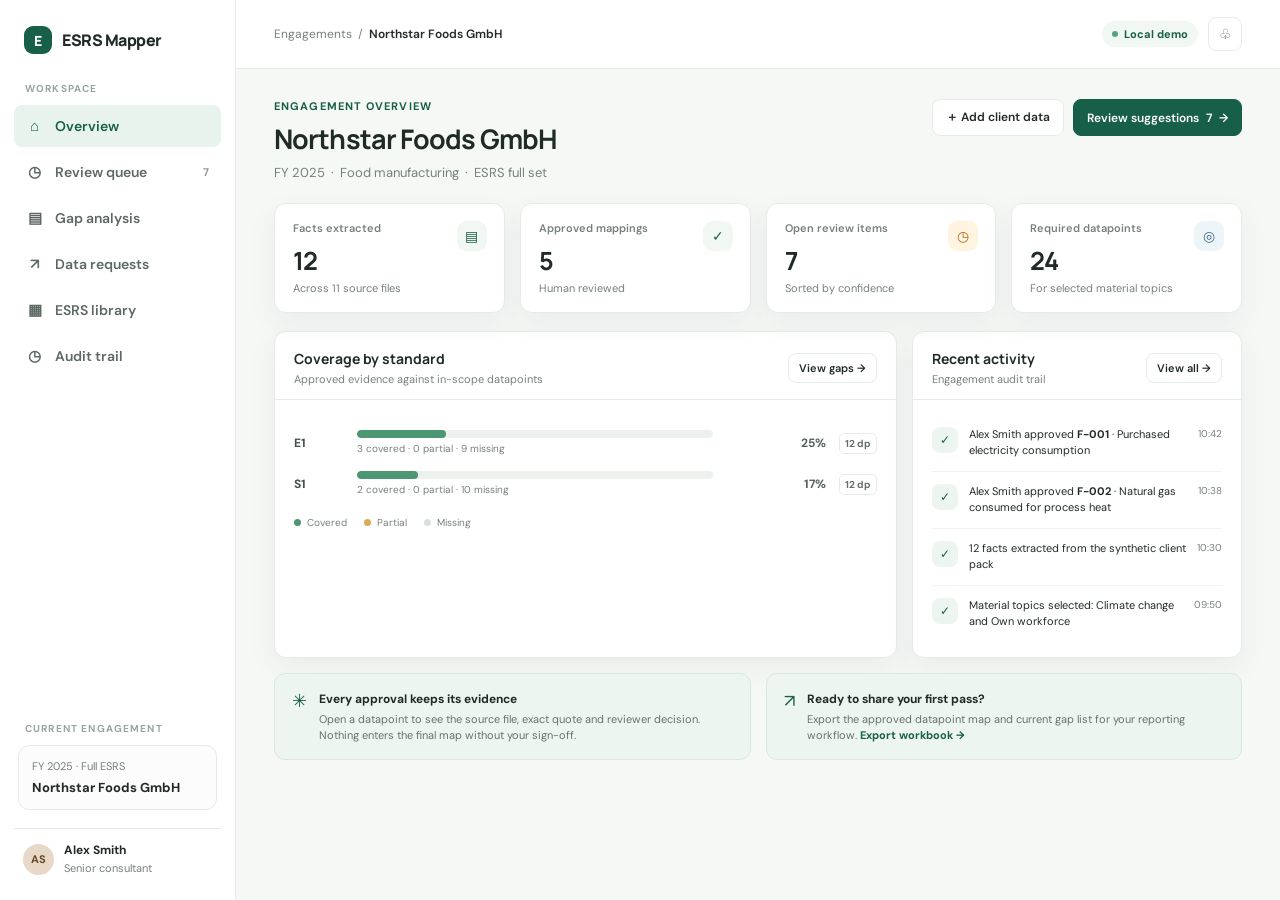
==== projects/esrs-datapoint-mapper/index.html @ 23e3b56d "Add ESRS datapoint mapper portfolio demo" ====
<!doctype html>
<html lang="en">
<head>
<meta charset="utf-8"><meta name="viewport" content="width=device-width,initial-scale=1"><title>ESRS Mapper · Northstar Foods</title>
<style>
@import url('https://fonts.googleapis.com/css2?family=DM+Sans:wght@400;500;600;700&family=Manrope:wght@400;500;600;700;800&display=swap');
:root{--ink:#202b27;--muted:#76817b;--line:#e7ebe8;--paper:#fff;--bg:#f6f8f6;--green:#185f49;--green2:#e8f3ee;--mint:#f1f7f3;--amber:#a76814;--amberbg:#fff4df;--red:#a8463a;--redbg:#fff0ed;--blue:#446c8b;--bluebg:#eef5f9;--shadow:0 10px 28px #1d3f3010}
*{box-sizing:border-box}body{margin:0;background:var(--bg);color:var(--ink);font:14px 'DM Sans',sans-serif}button,input,select{font:inherit}button{cursor:pointer}.app{min-height:100vh}.sidebar{position:fixed;inset:0 auto 0 0;width:236px;background:#fff;border-right:1px solid var(--line);padding:24px 14px;display:flex;flex-direction:column;z-index:2}.brand{display:flex;align-items:center;gap:10px;padding:2px 10px 28px;font:800 16px Manrope,sans-serif;letter-spacing:-.5px}.brandmark{width:28px;height:28px;border-radius:9px;background:var(--green);color:white;display:grid;place-items:center;font-size:14px}.eyebrow{font-size:10px;text-transform:uppercase;letter-spacing:1.15px;font-weight:700;color:#9aa49f;padding:0 11px 10px}.nav{display:grid;gap:4px}.nav button{border:0;background:transparent;color:#5d6963;text-align:left;border-radius:8px;padding:11px 12px;display:flex;align-items:center;gap:12px;font-weight:600}.nav button:hover{background:#f5f7f5}.nav button.active{background:var(--green2);color:var(--green)}.nav .ico{width:17px;text-align:center;font-size:15px}.nav .count{margin-left:auto;font-size:11px;color:#838f88}.side-bottom{margin-top:auto}.engagement-mini{border:1px solid var(--line);border-radius:11px;padding:13px;margin:0 4px 18px;background:#fbfcfb}.engagement-mini small{display:block;color:var(--muted);font-size:11px;margin-bottom:5px}.engagement-mini strong{font-size:13px}.profile{padding:13px 9px 0;border-top:1px solid var(--line);display:flex;align-items:center;gap:10px}.avatar{width:31px;height:31px;border-radius:50%;background:#e7d8c7;color:#674829;display:grid;place-items:center;font-weight:700;font-size:11px}.profile b{font-size:12px;display:block}.profile small{color:var(--muted);font-size:11px}.main{margin-left:236px;min-height:100vh}.topbar{height:69px;display:flex;align-items:center;justify-content:space-between;padding:0 38px;background:#fff;border-bottom:1px solid var(--line)}.crumb{font-size:12px;color:var(--muted)}.crumb b{color:var(--ink);font-weight:600}.top-actions{display:flex;gap:10px;align-items:center}.tag{border-radius:20px;padding:6px 10px;font-size:11px;font-weight:700;background:var(--mint);color:var(--green);display:inline-flex;align-items:center;gap:6px}.tag:before{content:'';width:6px;height:6px;border-radius:50%;background:#55a47c}.iconbtn{border:1px solid var(--line);background:white;border-radius:8px;width:34px;height:34px;color:#59645f}.content{max-width:1500px;margin:auto;padding:30px 38px 60px}.pagehead{display:flex;justify-content:space-between;align-items:flex-start;margin-bottom:22px}.kicker{color:var(--green);font-size:11px;font-weight:700;text-transform:uppercase;letter-spacing:1.1px;margin-bottom:7px}.pagehead h1{font:700 27px Manrope,sans-serif;letter-spacing:-.9px;margin:0}.sub{color:var(--muted);font-size:13px;margin-top:7px}.buttons{display:flex;gap:9px}.btn{padding:9px 13px;border-radius:8px;border:1px solid var(--line);background:#fff;color:var(--ink);font-weight:600;font-size:12px;display:inline-flex;align-items:center;gap:7px}.btn:hover{border-color:#a9b8b0;background:#fcfdfc}.btn.primary{background:var(--green);border-color:var(--green);color:white}.btn.primary:hover{background:#104d3b}.btn.small{padding:7px 10px;font-size:11px}.btn.ghost{border-color:transparent;background:transparent;color:var(--muted)}.grid{display:grid;gap:15px}.stats{grid-template-columns:repeat(4,1fr);margin-bottom:18px}.card{background:white;border:1px solid var(--line);border-radius:12px;box-shadow:var(--shadow)}.stat{padding:17px 18px;position:relative;overflow:hidden}.stat .label{font-size:11px;color:var(--muted);font-weight:600}.stat .value{font:700 25px Manrope,sans-serif;letter-spacing:-.8px;margin:8px 0 3px}.stat .hint{font-size:11px;color:var(--muted)}.stat .bubble{position:absolute;right:17px;top:17px;width:30px;height:30px;border-radius:9px;background:var(--mint);display:grid;place-items:center;color:var(--green)}.stat .bubble.amber{background:var(--amberbg);color:var(--amber)}.stat .bubble.blue{background:var(--bluebg);color:var(--blue)}.dashgrid{grid-template-columns:minmax(0,1.7fr) minmax(270px,.9fr)}.panelhead{padding:17px 19px 13px;border-bottom:1px solid var(--line);display:flex;justify-content:space-between;align-items:center}.panelhead h2{font:700 14px Manrope;margin:0}.panelhead p{font-size:11px;color:var(--muted);margin:4px 0 0}.panelbody{padding:15px 19px}.coverage-row{display:grid;grid-template-columns:50px 1fr 100px 38px;gap:13px;align-items:center;margin:15px 0}.std{font-weight:700;color:#425149;font-size:12px}.bar{height:8px;border-radius:8px;background:#edf1ee;overflow:hidden}.bar i{display:block;height:100%;background:#4c9671;border-radius:8px}.coverage-row .pct{text-align:right;color:#54625a;font-weight:700;font-size:12px}.coverage-row small{color:var(--muted);font-size:10px}.legend{font-size:10px;color:var(--muted);margin-top:19px;display:flex;gap:17px}.legend span:before{content:'';display:inline-block;width:7px;height:7px;border-radius:50%;background:#4c9671;margin-right:6px}.legend span:nth-child(2):before{background:#dbab55}.legend span:nth-child(3):before{background:#d9dfdb}.activity{display:grid;gap:0}.act{display:grid;grid-template-columns:27px 1fr auto;gap:10px;padding:12px 0;border-bottom:1px solid #f0f2f0;align-items:start}.act:last-child{border:0}.acticon{width:26px;height:26px;border-radius:8px;background:#edf5f0;display:grid;place-items:center;color:var(--green);font-size:12px}.act p{font-size:11px;line-height:1.45;margin:0}.act p b{font-weight:700}.act small{color:var(--muted);font-size:10px;white-space:nowrap}.lower{grid-template-columns:1fr 1fr;margin-top:15px}.callout{background:#edf5f0;border:1px solid #d8e9df;border-radius:11px;padding:15px 17px;display:flex;gap:12px}.callout .spark{font-size:18px;color:var(--green)}.callout b{font-size:12px}.callout p{margin:4px 0 0;color:#65736b;font-size:11px;line-height:1.5}.callout a{color:var(--green);font-weight:700;text-decoration:none}.page{display:none}.page.active{display:block}.toolbar{padding:12px 15px;border-bottom:1px solid var(--line);display:flex;align-items:center;gap:9px;flex-wrap:wrap}.search{border:1px solid var(--line);border-radius:8px;background:#fff;padding:8px 10px;width:225px;font-size:12px;outline:none}.search:focus{border-color:#85aa97}.select{border:1px solid var(--line);border-radius:8px;padding:8px 10px;background:#fff;color:#526058;font-size:12px}.tablewrap{overflow:auto}.table{width:100%;border-collapse:collapse;min-width:780px}.table th{text-align:left;background:#fafbfa;color:#87918b;font-size:10px;text-transform:uppercase;letter-spacing:.6px;padding:11px 14px;border-bottom:1px solid var(--line);font-weight:700}.table td{padding:12px 14px;border-bottom:1px solid #eff1ef;vertical-align:middle;font-size:12px}.table tr:last-child td{border:0}.table tr:hover td{background:#fcfdfc}.fact-title{font-weight:700;color:#2e3c35;font-size:12px}.muted{color:var(--muted);font-size:11px;margin-top:3px}.pill{display:inline-flex;padding:4px 7px;border-radius:20px;font-size:10px;font-weight:700;white-space:nowrap}.pill.high{background:#e7f3eb;color:#28734d}.pill.medium{background:#fff4df;color:#9b6518}.pill.low{background:#fdebe7;color:#a34c40}.pill.approved{background:#e8f3ee;color:#276c4b}.pill.missing{background:#fff0ed;color:#a34c40}.pill.partial{background:#fff4df;color:#9b6518}.pill.covered{background:#e8f3ee;color:#276c4b}.rowactions{display:flex;gap:5px;justify-content:flex-end}.roundbtn{height:27px;width:27px;border:1px solid var(--line);background:#fff;border-radius:7px;color:#526158;font-size:12px}.roundbtn:hover{background:#eef5f0;color:var(--green)}.reviewlayout{display:grid;grid-template-columns:1fr 320px;gap:15px}.evidence{padding:17px}.evidence h3{font:700 13px Manrope;margin:0 0 12px}.sourcebox{background:#f8faf8;border:1px solid #e9eeea;border-radius:9px;padding:14px;margin:12px 0}.sourcebox .quote{font:500 13px/1.55 Manrope;color:#38473e}.sourcebox .src{color:var(--muted);font-size:10px;margin-top:11px}.meta{display:grid;grid-template-columns:1fr 1fr;gap:10px}.meta div{background:#fafbfa;padding:9px;border-radius:7px}.meta small{display:block;color:var(--muted);font-size:10px;margin-bottom:4px}.meta b{font-size:11px}.suggestion{border:1px solid var(--line);border-radius:9px;padding:11px;margin:9px 0}.suggestion.selected{border-color:#8bb59e;background:#fbfdfb}.suggestion .shead{display:flex;justify-content:space-between;gap:8px}.suggestion b{font-size:11px}.suggestion p{font-size:10px;color:#68756e;line-height:1.45;margin:6px 0 0}.tabs{display:flex;border-bottom:1px solid var(--line);gap:16px;padding:0 17px}.tabs button{border:0;background:none;padding:12px 0;font-size:11px;color:var(--muted);border-bottom:2px solid transparent}.tabs button.on{color:var(--green);font-weight:700;border-color:var(--green)}.empty{text-align:center;padding:40px;color:var(--muted);font-size:12px}.requestcard{padding:15px 17px;margin:11px 15px;display:flex;align-items:center;justify-content:space-between}.requestcard h3{font:700 12px Manrope;margin:0 0 5px}.requestcard p{margin:0;color:var(--muted);font-size:11px}.topicgrid{display:grid;grid-template-columns:repeat(3,1fr);gap:9px;padding:15px}.topic{border:1px solid var(--line);border-radius:9px;padding:11px;display:flex;gap:9px;align-items:flex-start}.topic input{accent-color:var(--green);margin:2px 0}.topic b{font-size:11px;display:block}.topic small{color:var(--muted);font-size:10px}.modalback{position:fixed;inset:0;background:#15251dcc;z-index:10;display:none;align-items:center;justify-content:center;padding:20px}.modalback.show{display:flex}.modal{background:#fff;border-radius:14px;width:min(540px,100%);box-shadow:0 24px 80px #14251d44;overflow:hidden}.modalhead{padding:18px 21px;border-bottom:1px solid var(--line);display:flex;justify-content:space-between;align-items:center}.modalhead h2{font:700 16px Manrope;margin:0}.modalbody{padding:20px}.field{margin-bottom:14px}.field label{display:block;font-size:11px;font-weight:700;margin-bottom:6px}.field input,.field select,.field textarea{width:100%;padding:10px;border:1px solid var(--line);border-radius:8px;font-size:12px}.field textarea{resize:vertical;min-height:70px}.modalfoot{border-top:1px solid var(--line);padding:13px 20px;display:flex;justify-content:flex-end;gap:8px}.toast{position:fixed;bottom:22px;right:24px;background:#203d30;color:white;padding:11px 15px;border-radius:9px;box-shadow:var(--shadow);font-size:12px;z-index:20;opacity:0;transform:translateY(8px);transition:.25s;pointer-events:none}.toast.show{opacity:1;transform:translateY(0)}.helper{font-size:10px;color:#8a958e;line-height:1.4}.uploadzone{border:1.5px dashed #b8c9be;border-radius:11px;padding:27px;text-align:center;background:#fafcfa}.uploadzone strong{display:block;font-size:12px;margin:9px 0 4px}.uploadzone p{color:var(--muted);font-size:11px;margin:0}.hide{display:none!important}.reviewfoot{border-top:1px solid var(--line);padding:13px 15px;display:flex;justify-content:space-between;align-items:center}.std-chip{font-size:10px;font-weight:700;border:1px solid var(--line);border-radius:5px;padding:3px 5px;color:#617068}.filetag{background:#f3f5f3;border-radius:5px;padding:4px 6px;font-size:10px;color:#536159}.mobilemenu{display:none}
@media(max-width:1050px){.sidebar{width:205px}.main{margin-left:205px}.content{padding:25px}.topbar{padding:0 25px}.stats{grid-template-columns:repeat(2,1fr)}.dashgrid,.reviewlayout{grid-template-columns:1fr}.evidence{order:-1}.lower{grid-template-columns:1fr}}
@media(max-width:700px){.sidebar{position:relative;width:auto;height:auto;padding:10px 12px;flex-direction:row;align-items:center;border-right:0;border-bottom:1px solid var(--line)}.brand{padding:0;margin-right:auto}.sidebar .eyebrow,.side-bottom{display:none}.nav{display:flex;overflow:auto}.nav button{padding:8px;font-size:0;gap:0}.nav .ico{font-size:15px}.nav .count{display:none}.main{margin:0}.topbar{height:53px;padding:0 16px}.content{padding:21px 15px 40px}.pagehead{display:block}.pagehead h1{font-size:23px}.pagehead .buttons{margin-top:15px}.stats{gap:9px}.stat{padding:13px}.stat .value{font-size:21px}.stat .bubble{right:10px;top:10px;width:25px;height:25px}.topicgrid{grid-template-columns:1fr 1fr}.search{width:100%}}
</style>
</head>
<body>
<div class="app">
<aside class="sidebar">
<div class="brand"><span class="brandmark">E</span> ESRS Mapper</div>
<div class="eyebrow">Workspace</div>
<nav class="nav">
<button class="active" data-page="overview"><span class="ico">⌂</span>Overview</button>
<button data-page="review"><span class="ico">◷</span>Review queue <span class="count" id="reviewCount">0</span></button>
<button data-page="gaps"><span class="ico">▤</span>Gap analysis</button>
<button data-page="requests"><span class="ico">↗</span>Data requests</button>
<button data-page="library"><span class="ico">▦</span>ESRS library</button>
<button data-page="activity"><span class="ico">◷</span>Audit trail</button>
</nav>
<div class="side-bottom"><div class="eyebrow" style="padding-top:25px">Current engagement</div><div class="engagement-mini"><small>FY 2025 · Full ESRS</small><strong>Northstar Foods GmbH</strong></div><div class="profile"><div class="avatar">AS</div><div><b>Alex Smith</b><small>Senior consultant</small></div></div></div>
</aside>
<main class="main"><header class="topbar"><div class="crumb">Engagements&nbsp; / &nbsp;<b>Northstar Foods GmbH</b></div><div class="top-actions"><span class="tag">Local demo</span><button class="iconbtn" title="Notifications">♧</button></div></header>
<div class="content">
<section class="page active" id="page-overview">
<div class="pagehead"><div><div class="kicker">Engagement overview</div><h1>Northstar Foods GmbH</h1><div class="sub">FY 2025 &nbsp;·&nbsp; Food manufacturing &nbsp;·&nbsp; ESRS full set</div></div><div class="buttons"><button class="btn" onclick="openUpload()">＋ Add client data</button><button class="btn primary" onclick="showPage('review')">Review suggestions <span id="headReviewCount">0</span> →</button></div></div>
<div class="grid stats"><div class="card stat"><div class="label">Facts extracted</div><div class="value" id="statFacts">0</div><div class="hint">Across <span id="statFiles">0</span> source files</div><div class="bubble">▤</div></div><div class="card stat"><div class="label">Approved mappings</div><div class="value" id="statApproved">0</div><div class="hint" id="statApprovedHint">Human reviewed</div><div class="bubble">✓</div></div><div class="card stat"><div class="label">Open review items</div><div class="value" id="statReview">0</div><div class="hint">Sorted by confidence</div><div class="bubble amber">◷</div></div><div class="card stat"><div class="label">Required datapoints</div><div class="value" id="statRequired">0</div><div class="hint">For selected material topics</div><div class="bubble blue">◎</div></div></div>
<div class="grid dashgrid"><div class="card"><div class="panelhead"><div><h2>Coverage by standard</h2><p>Approved evidence against in-scope datapoints</p></div><button class="btn small" onclick="showPage('gaps')">View gaps →</button></div><div class="panelbody" id="coverage"></div></div><div class="card"><div class="panelhead"><div><h2>Recent activity</h2><p>Engagement audit trail</p></div><button class="btn small" onclick="showPage('activity')">View all →</button></div><div class="panelbody"><div class="activity" id="recentActivity"></div></div></div></div>
<div class="grid lower"><div class="callout"><span class="spark">✳</span><div><b>Every approval keeps its evidence</b><p>Open a datapoint to see the source file, exact quote and reviewer decision. Nothing enters the final map without your sign-off.</p></div></div><div class="callout"><span class="spark">↗</span><div><b>Ready to share your first pass?</b><p>Export the approved datapoint map and current gap list for your reporting workflow. <a href="#" onclick="exportData();return false">Export workbook →</a></p></div></div></div>
</section>
<section class="page" id="page-review"><div class="pagehead"><div><div class="kicker">Human in the loop</div><h1>Review queue</h1><div class="sub">Confirm, correct or dismiss each suggested mapping. Lower confidence items come first.</div></div><div class="buttons"><button class="btn" onclick="openUpload()">＋ Add client data</button></div></div>
<div class="reviewlayout"><div class="card"><div class="toolbar"><input class="search" id="reviewSearch" placeholder="Search facts or source files…" oninput="renderReview()"><select class="select" id="confidenceFilter" onchange="renderReview()"><option value="all">All confidence</option><option>Low</option><option>Medium</option><option>High</option></select><select class="select" id="standardFilter" onchange="renderReview()"><option value="all">All standards</option><option>E1</option><option>S1</option></select></div><div class="tablewrap"><table class="table"><thead><tr><th>Extracted fact</th><th>Suggested datapoint</th><th>Confidence</th><th></th></tr></thead><tbody id="reviewRows"></tbody></table></div><div class="reviewfoot"><span class="helper" id="reviewFootCount"></span><span class="helper">Select a fact to inspect evidence →</span></div></div><div class="card evidence" id="evidencePane"></div></div>
</section>
<section class="page" id="page-gaps"><div class="pagehead"><div><div class="kicker">Materiality-scoped</div><h1>Gap analysis</h1><div class="sub">Required disclosures compared with approved evidence for FY 2025.</div></div><div class="buttons"><button class="btn" onclick="exportData()">↓ Export map & gaps</button><button class="btn primary" onclick="showPage('requests')">Create data requests →</button></div></div><div class="card"><div class="panelhead"><div><h2>Material topics</h2><p>Select the outcome of the client's double materiality assessment to scope required datapoints.</p></div><span class="helper">Changes save automatically</span></div><div class="topicgrid" id="topicGrid"></div></div><div style="height:14px"></div><div class="card"><div class="toolbar"><select class="select" id="gapStatusFilter" onchange="renderGaps()"><option value="all">All statuses</option><option value="missing">Missing</option><option value="partial">Partial</option><option value="covered">Covered</option></select><select class="select" id="gapStandardFilter" onchange="renderGaps()"><option value="all">All standards</option><option>E1</option><option>S1</option></select><input class="search" id="gapSearch" placeholder="Search datapoints…" oninput="renderGaps()"></div><div class="tablewrap"><table class="table"><thead><tr><th>Datapoint</th><th>Requirement</th><th>Standard</th><th>Status</th><th>Approved evidence</th><th></th></tr></thead><tbody id="gapRows"></tbody></table></div></div></section>
<section class="page" id="page-requests"><div class="pagehead"><div><div class="kicker">Client follow-up</div><h1>Data requests</h1><div class="sub">Plain-language questions for the teams who own the missing information.</div></div><div class="buttons"><button class="btn" onclick="copyRequests()">▣ Copy all requests</button><button class="btn primary" onclick="exportRequests()">↓ Export requests</button></div></div><div class="card"><div class="panelhead"><div><h2>Open requests by function</h2><p>Generated from missing and partial material datapoints.</p></div><span class="tag">Based on gap analysis</span></div><div id="requestsList"></div></div></section>
<section class="page" id="page-library"><div class="pagehead"><div><div class="kicker">Reference data</div><h1>ESRS datapoint library</h1><div class="sub">Prototype subset for E1 Climate change and S1 Own workforce.</div></div><div class="buttons"><span class="tag">Library · demo v1</span></div></div><div class="card"><div class="toolbar"><input class="search" id="librarySearch" placeholder="Search ID, name or disclosure…" oninput="renderLibrary()"><select class="select" id="libraryStd" onchange="renderLibrary()"><option value="all">All standards</option><option>E1</option><option>S1</option></select><span class="helper" id="libraryCount" style="margin-left:auto"></span></div><div class="tablewrap"><table class="table"><thead><tr><th>Datapoint ID</th><th>Name</th><th>Disclosure requirement</th><th>Standard</th><th>Type</th><th>Required when material</th></tr></thead><tbody id="libraryRows"></tbody></table></div></div></section>
<section class="page" id="page-activity"><div class="pagehead"><div><div class="kicker">Traceability</div><h1>Audit trail</h1><div class="sub">Every suggestion and reviewer decision is recorded with its evidence and timestamp.</div></div><div class="buttons"><button class="btn" onclick="exportAudit()">↓ Export audit trail</button></div></div><div class="card"><div class="panelhead"><div><h2>Engagement events</h2><p>Reviewer: Alex Smith · Local prototype session</p></div><span class="helper" id="activityCount"></span></div><div class="panelbody"><div class="activity" id="allActivity"></div></div></div></section>
</div></main></div>
<div class="modalback" id="modal"><div class="modal"><div class="modalhead"><h2 id="modalTitle">Edit mapping</h2><button class="iconbtn" onclick="closeModal()">✕</button></div><div class="modalbody" id="modalBody"></div><div class="modalfoot" id="modalFoot"></div></div></div><div id="toast" class="toast"></div>
<script>
const initialFacts=[
{selectedPoint:'E1-5_03',recommendedId:'E1-5_03',id:'F-001',description:'Purchased electricity consumption at the main production site',value:'4,820',unit:'MWh',period:'FY 2025',entity:'Northstar Foods GmbH',source:'Electricity invoices – Jan to Dec.xlsx',location:'Sheet: Annual summary · Cell D14',quote:'Total electricity purchased for the production site: 4,820 MWh for the 2025 reporting period.',standard:'E1',confidence:'High',status:'approved',selected:0,rationale:'Direct purchased electricity consumption is relevant to Scope 2 gross emissions reporting.',date:'09 Oct 2026, 10:42'},
{selectedPoint:'E1-5_02',recommendedId:'E1-5_02',id:'F-002',description:'Natural gas consumed for process heat',value:'18,600',unit:'MWh',period:'FY 2025',entity:'Northstar Foods GmbH',source:'Utility invoices Q1-Q4.pdf',location:'Page 7 · December invoice',quote:'Metered gas volume converted to energy: total annual consumption 18,600 MWh.',standard:'E1',confidence:'High',status:'approved',selected:0,rationale:'Fuel consumed in owned operations supports Scope 1 gross emissions disclosure.',date:'09 Oct 2026, 10:38'},
{selectedPoint:'E1-6_01',recommendedId:'E1-6_01',id:'F-003',description:'Total gross Scope 1 GHG emissions',value:'3,740',unit:'tCO₂e',period:'FY 2025',entity:'Northstar Foods GmbH',source:'Carbon inventory 2025.xlsx',location:'Sheet: Emissions · Cell F22',quote:'Scope 1 gross emissions (market-based): 3,740 tCO2e.',standard:'E1',confidence:'High',status:'approved',selected:0,rationale:'Explicitly reported Scope 1 gross emissions for the reporting period.',date:'09 Oct 2026, 10:34'},
{selectedPoint:'S1-6_01',recommendedId:'S1-6_01',id:'F-004',description:'Employees by gender at year end',value:'842',unit:'employees',period:'31 Dec 2025',entity:'Northstar Foods GmbH',source:'HR headcount export.xlsx',location:'Sheet: Workforce · Cell C8',quote:'Total employees as at 31 December: 842. Women 318; men 520; not disclosed 4.',standard:'S1',confidence:'High',status:'approved',selected:0,rationale:'Year-end employee headcount; source includes the gender breakdown.',date:'09 Oct 2026, 10:30'},
{selectedPoint:'S1-8_01',recommendedId:'S1-8_01',id:'F-005',description:'Employees covered by collective bargaining agreements',value:'62',unit:'%',period:'FY 2025',entity:'Northstar Foods GmbH',source:'HR workforce metrics.xlsx',location:'Sheet: Labour relations · Cell B11',quote:'62% of employees are covered by collective bargaining agreements.',standard:'S1',confidence:'High',status:'approved',selected:0,rationale:'Direct coverage rate for collective bargaining agreements.',date:'09 Oct 2026, 10:25'},
{recommendedId:'E1-5_01',id:'F-006',description:'Energy intensity per tonne of product',value:'0.42',unit:'MWh/tonne',period:'FY 2025',entity:'Northstar Foods GmbH',source:'Energy KPI dashboard.pdf',location:'Page 2 · KPI table',quote:'Energy intensity: 0.42 MWh per tonne of finished product for FY2025.',standard:'E1',confidence:'Medium',status:'suggested',selected:0,rationale:'May support energy consumption and intensity reporting; confirm the denominator boundary.',date:'09 Oct 2026, 10:21'},
{recommendedId:'S1-13_01',id:'F-007',description:'Employees receiving regular performance and career reviews',value:'71',unit:'%',period:'FY 2025',entity:'Northstar Foods GmbH',source:'People & culture report.docx',location:'Section: Talent development',quote:'During the year, 71% of employees received a performance and development review.',standard:'S1',confidence:'Medium',status:'suggested',selected:1,rationale:'Potential evidence for performance review coverage; verify population and review definition.',date:'09 Oct 2026, 10:17'},
{recommendedId:'S1-14_01',id:'F-008',description:'Lost time injury frequency rate',value:'1.8',unit:'rate',period:'FY 2025',entity:'Northstar Foods GmbH',source:'EHS annual report.pdf',location:'Page 16 · Safety indicators',quote:'LTIFR for the year: 1.8 per million hours worked.',standard:'S1',confidence:'Low',status:'suggested',selected:0,rationale:'Related to work-related injuries; confirm hours basis and whether contractors are included.',date:'09 Oct 2026, 10:12'},
{recommendedId:'E1-2_01',id:'F-009',description:'Board oversight of climate-related matters',value:'Quarterly review',unit:'narrative',period:'FY 2025',entity:'Northstar Foods GmbH',source:'Sustainability governance policy.pdf',location:'Page 4 · Governance',quote:'The board reviews climate-related risks and opportunities at least quarterly.',standard:'E1',confidence:'Low',status:'suggested',selected:0,rationale:'Narrative may support governance disclosure; confirm oversight responsibilities and process.',date:'09 Oct 2026, 10:09'},
{recommendedId:'S1-13_01',id:'F-010',description:'Employees trained on health and safety',value:'88',unit:'%',period:'FY 2025',entity:'Northstar Foods GmbH',source:'HR learning export.xlsx',location:'Sheet: Mandatory learning · Cell D19',quote:'88% of employees completed mandatory health and safety training during 2025.',standard:'S1',confidence:'Medium',status:'suggested',selected:0,rationale:'Could support health and safety training disclosure; verify eligible employee population.',date:'09 Oct 2026, 10:02'},
{recommendedId:'E1-1_01',id:'F-011',description:'Climate transition plan approved by the board',value:'In development',unit:'narrative',period:'FY 2025',entity:'Northstar Foods GmbH',source:'Climate action plan draft.docx',location:'Section 1.2 · Status',quote:'The climate transition plan remains in development and has not yet been approved by the board.',standard:'E1',confidence:'Low',status:'suggested',selected:0,rationale:'Evidence describes current transition-plan status; approval and adoption disclosures need context.',date:'09 Oct 2026, 09:56'},
{recommendedId:'S1-6_04',id:'F-012',description:'Total employees on temporary contracts',value:'96',unit:'employees',period:'31 Dec 2025',entity:'Northstar Foods GmbH',source:'HR headcount export.xlsx',location:'Sheet: Workforce · Cell G16',quote:'Temporary contract employees at 31 December: 96.',standard:'S1',confidence:'Medium',status:'suggested',selected:0,rationale:'May map to workforce composition disclosure; confirm whether fixed-term and agency workers are distinguished.',date:'09 Oct 2026, 09:50'}
];
const points=[
{id:'E1-5_01',standard:'E1',name:'Energy consumption and mix',dr:'E1-5',type:'Quantitative · MWh',material:true,unit:'MWh'},
{id:'E1-5_02',standard:'E1',name:'Total energy consumption from fossil sources',dr:'E1-5',type:'Quantitative · MWh',material:true,unit:'MWh'},
{id:'E1-5_03',standard:'E1',name:'Total energy consumption from purchased electricity',dr:'E1-5',type:'Quantitative · MWh',material:true,unit:'MWh'},
{id:'E1-5_04',standard:'E1',name:'Energy intensity per net revenue',dr:'E1-5',type:'Quantitative · MWh/€',material:true,unit:'MWh/€'},
{id:'E1-6_01',standard:'E1',name:'Gross Scope 1 GHG emissions',dr:'E1-6',type:'Quantitative · tCO₂e',material:true,unit:'tCO₂e'},
{id:'E1-6_02',standard:'E1',name:'Gross Scope 2 GHG emissions – location-based',dr:'E1-6',type:'Quantitative · tCO₂e',material:true,unit:'tCO₂e'},
{id:'E1-6_03',standard:'E1',name:'Gross Scope 2 GHG emissions – market-based',dr:'E1-6',type:'Quantitative · tCO₂e',material:true,unit:'tCO₂e'},
{id:'E1-6_04',standard:'E1',name:'Gross Scope 3 GHG emissions',dr:'E1-6',type:'Quantitative · tCO₂e',material:true,unit:'tCO₂e'},
{id:'E1-1_01',standard:'E1',name:'Transition plan for climate change mitigation',dr:'E1-1',type:'Narrative',material:true,unit:'narrative'},
{id:'E1-2_01',standard:'E1',name:'Policies related to climate change mitigation and adaptation',dr:'E1-2',type:'Narrative',material:true,unit:'narrative'},
{id:'E1-9_01',standard:'E1',name:'Anticipated financial effects of material physical risks',dr:'E1-9',type:'Narrative / €',material:true,unit:'narrative'},
{id:'E1-9_02',standard:'E1',name:'Assets at material transition risk',dr:'E1-9',type:'Quantitative · €',material:true,unit:'€'},
{id:'S1-6_01',standard:'S1',name:'Total number of employees',dr:'S1-6',type:'Quantitative · employees',material:true,unit:'employees'},
{id:'S1-6_02',standard:'S1',name:'Employees by gender',dr:'S1-6',type:'Quantitative · employees',material:true,unit:'employees'},
{id:'S1-6_03',standard:'S1',name:'Employees by country',dr:'S1-6',type:'Quantitative · employees',material:true,unit:'employees'},
{id:'S1-6_04',standard:'S1',name:'Employees by contract type',dr:'S1-6',type:'Quantitative · employees',material:true,unit:'employees'},
{id:'S1-8_01',standard:'S1',name:'Collective bargaining coverage',dr:'S1-8',type:'Quantitative · %',material:true,unit:'%'},
{id:'S1-9_01',standard:'S1',name:'Diversity metrics',dr:'S1-9',type:'Quantitative · employees',material:true,unit:'employees'},
{id:'S1-14_01',standard:'S1',name:'Work-related injuries and ill health',dr:'S1-14',type:'Quantitative · rate',material:true,unit:'rate'},
{id:'S1-13_01',standard:'S1',name:'Training and skills development metrics',dr:'S1-13',type:'Quantitative · %',material:true,unit:'%'},
{id:'S1-11_01',standard:'S1',name:'Social protection coverage',dr:'S1-11',type:'Narrative',material:true,unit:'narrative'},
{id:'S1-10_01',standard:'S1',name:'Adequate wages',dr:'S1-10',type:'Narrative',material:true,unit:'narrative'},
{id:'S1-15_01',standard:'S1',name:'Work-life balance',dr:'S1-15',type:'Quantitative · %',material:true,unit:'%'},
{id:'S1-17_01',standard:'S1',name:'Incidents, complaints and severe human rights impacts',dr:'S1-17',type:'Quantitative / narrative',material:true,unit:'narrative'}
];
let state=loadState();let selectedFact=null;let currentPage='overview';
const topics=[{id:'E1',name:'Climate change',standard:'E1'},{id:'S1',name:'Own workforce',standard:'S1'}];
function loadState(){try{let s=JSON.parse(localStorage.getItem('esrs-demo-state'));if(s&&s.facts&&s.events)return s}catch(e){}return{facts:initialFacts,events:[{text:'Alex Smith approved <b>F-001</b> · Purchased electricity consumption',time:'10:42'},{text:'Alex Smith approved <b>F-002</b> · Natural gas consumed for process heat',time:'10:38'},{text:'12 facts extracted from the synthetic client pack',time:'10:30'},{text:'Material topics selected: Climate change and Own workforce',time:'09:50'}],material:['E1','S1']}}
function persist(){localStorage.setItem('esrs-demo-state',JSON.stringify(state))}function esc(s){return String(s??'').replace(/[&<>"']/g,c=>({'&':'&amp;','<':'&lt;','>':'&gt;','"':'&quot;',"'":'&#39;'}[c]))}function confidenceVal(x){return {Low:0,Medium:1,High:2}[x]??1}function dpFor(f){return points.filter(p=>p.standard===f.standard)}function inScope(p){return state.material.includes(p.standard)}function mappings(){return state.facts.filter(f=>f.status==='approved')}
function statusFor(p){let matches=mappings().filter(f=>f.selectedPoint===p.id);if(!matches.length)return'missing';if(matches.some(f=>f.period.includes('2025')||f.period.includes('31 Dec 2025')))return'covered';return'partial'}
function heuristicMatch(f,p){let d=(f.description+' '+f.source).toLowerCase(),n=p.name.toLowerCase();if(p.id==='E1-5_01')return /energy|electricity|gas/.test(d);if(p.id==='E1-5_02')return /gas|fossil/.test(d);if(p.id==='E1-5_03')return /electricity/.test(d);if(p.id==='E1-6_01')return /scope 1|gross scope 1/.test(d);if(p.id==='E1-1_01')return /transition plan/.test(d);if(p.id==='S1-6_01'||p.id==='S1-6_02')return /employees|headcount|gender/.test(d);if(p.id==='S1-6_04')return /contract/.test(d);if(p.id==='S1-8_01')return /collective bargaining/.test(d);if(p.id==='S1-14_01')return /injury|ltifr/.test(d);if(p.id==='S1-13_01')return /training|performance|review/.test(d);return n.split(' ').some(w=>w.length>5&&d.includes(w))}
function statusLabel(s){return `<span class="pill ${s}">${s[0].toUpperCase()+s.slice(1)}</span>`}function showPage(p){currentPage=p;document.querySelectorAll('.page').forEach(x=>x.classList.remove('active'));document.querySelector('#page-'+p).classList.add('active');document.querySelectorAll('.nav button').forEach(b=>b.classList.toggle('active',b.dataset.page===p));if(p==='review')renderReview();if(p==='gaps'){renderTopics();renderGaps()}if(p==='requests')renderRequests();if(p==='library')renderLibrary();if(p==='activity')renderActivity();window.scrollTo(0,0)}document.querySelectorAll('.nav button').forEach(b=>b.onclick=()=>showPage(b.dataset.page));
function toast(s){let t=document.getElementById('toast');t.textContent=s;t.classList.add('show');setTimeout(()=>t.classList.remove('show'),2400)}
function statCounts(){let pending=state.facts.filter(f=>f.status==='suggested').length,approved=mappings().length,required=points.filter(inScope).length,files=new Set(state.facts.map(f=>f.source)).size;document.getElementById('statFacts').textContent=state.facts.length;document.getElementById('statFiles').textContent=files;document.getElementById('statApproved').textContent=approved;document.getElementById('statReview').textContent=pending;document.getElementById('statRequired').textContent=required;document.getElementById('reviewCount').textContent=pending;document.getElementById('headReviewCount').textContent=pending}
function renderCoverage(){let box=document.getElementById('coverage');box.innerHTML=['E1','S1'].filter(s=>state.material.includes(s)).map(s=>{let ps=points.filter(p=>p.standard===s&&inScope(p)),covered=ps.filter(p=>statusFor(p)==='covered').length,partial=ps.filter(p=>statusFor(p)==='partial').length,pct=Math.round(covered/Math.max(1,ps.length)*100);return`<div class="coverage-row"><span class="std">${s}</span><div><div class="bar"><i style="width:${pct}%"></i></div><small>${covered} covered · ${partial} partial · ${ps.length-covered-partial} missing</small></div><span class="pct">${pct}%</span><span class="std-chip">${ps.length} dp</span></div>`}).join('')+`<div class="legend"><span>Covered</span><span>Partial</span><span>Missing</span></div>`}
function renderRecent(){let items=state.events.slice(0,4);document.getElementById('recentActivity').innerHTML=items.map(e=>`<div class="act"><span class="acticon">✓</span><p>${e.text}</p><small>${e.time}</small></div>`).join('')||'<div class="empty">No activity yet</div>'}
function refresh(){statCounts();renderCoverage();renderRecent();if(currentPage==='review')renderReview();if(currentPage==='gaps')renderGaps();if(currentPage==='requests')renderRequests();if(currentPage==='activity')renderActivity();persist()}
function renderReview(){let q=(document.getElementById('reviewSearch')?.value||'').toLowerCase(),c=document.getElementById('confidenceFilter')?.value||'all',st=document.getElementById('standardFilter')?.value||'all';let fs=state.facts.filter(f=>f.status==='suggested'&&(c==='all'||f.confidence===c)&&(st==='all'||f.standard===st)&&(!q||(f.description+' '+f.source+' '+f.value).toLowerCase().includes(q))).sort((a,b)=>confidenceVal(a.confidence)-confidenceVal(b.confidence));if(!selectedFact||!fs.find(f=>f.id===selectedFact))selectedFact=fs[0]?.id||null;document.getElementById('reviewRows').innerHTML=fs.map(f=>`<tr onclick="selectFact('${f.id}')" style="cursor:pointer;${selectedFact===f.id?'background:#f3f8f4':''}"><td><div class="fact-title">${esc(f.description)}</div><div class="muted">${esc(f.value)} ${esc(f.unit)} · ${esc(f.period)}</div></td><td><div class="fact-title">${esc(f.selectedPoint||defaultPoint(f)?.id||'Unmapped')}</div><div class="muted">${esc((pointById(f.selectedPoint||defaultPoint(f)?.id)||{}).name||'No suitable suggestion')}</div></td><td><span class="pill ${f.confidence.toLowerCase()}">${esc(f.confidence)}</span></td><td><div class="rowactions"><button class="roundbtn" title="Approve" onclick="event.stopPropagation();decide('${f.id}','approved')">✓</button><button class="roundbtn" title="Edit" onclick="event.stopPropagation();editFact('${f.id}')">✎</button><button class="roundbtn" title="Reject" onclick="event.stopPropagation();decide('${f.id}','rejected')">×</button></div></td></tr>`).join('')||'<tr><td colspan="4" class="empty">No facts need review. Add a client CSV or revisit the synthetic pack.</td></tr>';document.getElementById('reviewFootCount').textContent=`${fs.length} fact${fs.length===1?'':'s'} awaiting a decision`;renderEvidence()}
function pointById(id){return points.find(p=>p.id===id)}function defaultPoint(f){if(f.unmapped)return undefined;return pointById(f.suggestions?.[0]?.id)||pointById(f.recommendedId)}function selectFact(id){selectedFact=id;renderReview()}function renderEvidence(){let box=document.getElementById('evidencePane'),f=state.facts.find(x=>x.id===selectedFact);if(!f){box.innerHTML='<div class="empty">Select a fact to view evidence.</div>';return}let sugg=f.suggestions||[{id:f.selectedPoint||defaultPoint(f)?.id,confidence:f.confidence,rationale:f.rationale},...dpFor(f).filter(p=>p.id!==f.selectedPoint&&p.id!==defaultPoint(f)?.id).slice(0,2).map(p=>({id:p.id,confidence:'Low',rationale:'Related datapoint in the same standard; confirm whether the evidence meets this disclosure.'}))];box.innerHTML=`<h3>Source evidence</h3><div class="fact-title">${esc(f.description)}</div><div class="muted">${esc(f.value)} ${esc(f.unit)} · ${esc(f.period)}</div><div class="sourcebox"><div class="quote">“${esc(f.quote)}”</div><div class="src">${esc(f.source)} &nbsp;·&nbsp; ${esc(f.location)}</div></div><div class="meta"><div><small>Entity</small><b>${esc(f.entity)}</b></div><div><small>Fact ID</small><b>${esc(f.id)}</b></div></div><h3 style="margin-top:18px">Suggested datapoints</h3>${sugg.length?sugg.slice(0,3).map((s,i)=>{let p=pointById(s.id);return`<div class="suggestion ${i===0?'selected':''}"><div class="shead"><b>${esc(s.id||'Unmapped')} · ${esc(p?.name||'Unmapped')}</b><span class="pill ${(s.confidence||f.confidence).toLowerCase()}">${esc(s.confidence||f.confidence)}</span></div><p>${esc(s.rationale||f.rationale)}</p><button class="btn small" style="margin-top:9px" onclick="chooseSuggestion('${f.id}','${esc(s.id||'')}')">Use this mapping</button></div>`}).join(''):'<div class="sourcebox"><b>No mapping suggested</b><div class="muted">Choose a datapoint manually before approval. This imported fact has not been mapped.</div></div>'}<div class="helper" style="margin-top:13px">Prototype suggestions are deterministic demo data, not generated by a live model.</div><div class="reviewfoot" style="padding:14px 0 0;margin-top:14px"><button class="btn small" onclick="decide('${f.id}','rejected')">Reject</button><div style="display:flex;gap:6px"><button class="btn small" onclick="editFact('${f.id}')">Edit mapping</button><button class="btn small primary" onclick="decide('${f.id}','approved')">✓ Approve</button></div></div>`}
function chooseSuggestion(fid,pid){let f=state.facts.find(x=>x.id===fid);if(!f)return;f.selectedPoint=pid;f.rationale=(f.suggestions||[]).find(s=>s.id===pid)?.rationale||f.rationale;toast('Mapping selected');renderReview()}
function decide(fid,status){let f=state.facts.find(x=>x.id===fid);if(!f)return;if(status==='approved'&&!f.selectedPoint)f.selectedPoint=defaultPoint(f)?.id;if(status==='approved'&&!f.selectedPoint){toast('This fact is unmapped. Choose a datapoint first.');return}f.status=status;f.reviewer='Alex Smith';f.date=new Date().toLocaleString();state.events.unshift({text:`Alex Smith ${status==='approved'?'approved':'rejected'} <b>${esc(f.id)}</b> · ${esc(f.description)}`,time:new Date().toLocaleTimeString([],{hour:'2-digit',minute:'2-digit'})});selectedFact=null;refresh();toast(status==='approved'?'Mapping approved and logged':'Suggestion rejected and logged')}
function editFact(fid){let f=state.facts.find(x=>x.id===fid);let options=dpFor(f).map(p=>`<option value="${p.id}" ${(f.selectedPoint||defaultPoint(f)?.id)===p.id?'selected':''}>${p.id} · ${p.name}</option>`).join('');openModal('Edit mapping',`<div class="field"><label>Extracted fact</label><div class="sourcebox" style="margin:0"><b>${esc(f.description)}</b><div class="muted">${esc(f.value)} ${esc(f.unit)} · ${esc(f.period)}</div></div></div><div class="field"><label>ESRS datapoint</label><select id="editPoint">${options}<option value="">Unmapped</option></select></div><div class="field"><label>Review note</label><textarea id="editNote">${esc(f.rationale)}</textarea></div><div class="helper">Your decision is attached to Alex Smith and timestamped in the audit trail.</div>`,`<button class="btn" onclick="closeModal()">Cancel</button><button class="btn primary" onclick="saveEdit('${fid}')">Save & approve</button>`)}
function saveEdit(fid){let f=state.facts.find(x=>x.id===fid),pid=document.getElementById('editPoint').value;if(!pid){closeModal();toast('Set this fact aside as unmapped');return}f.selectedPoint=pid;f.rationale=document.getElementById('editNote').value;closeModal();decide(fid,'approved')}
function renderTopics(){document.getElementById('topicGrid').innerHTML=topics.map(t=>`<label class="topic"><input type="checkbox" ${state.material.includes(t.id)?'checked':''} onchange="toggleTopic('${t.id}',this.checked)"><span><b>${t.name}</b><small>${t.standard} · ${points.filter(p=>p.standard===t.standard).length} prototype datapoints</small></span></label>`).join('')}
function toggleTopic(id,on){state.material=on?[...new Set([...state.material,id])]:state.material.filter(x=>x!==id);state.events.unshift({text:`Alex Smith ${on?'added':'removed'} material topic <b>${id}</b>`,time:new Date().toLocaleTimeString([],{hour:'2-digit',minute:'2-digit'})});refresh();renderTopics()}
function renderGaps(){let st=document.getElementById('gapStatusFilter')?.value||'all',std=document.getElementById('gapStandardFilter')?.value||'all',q=(document.getElementById('gapSearch')?.value||'').toLowerCase();let ps=points.filter(p=>inScope(p)&&(st==='all'||statusFor(p)===st)&&(std==='all'||p.standard===std)&&(!q||(p.id+' '+p.name+' '+p.dr).toLowerCase().includes(q)));document.getElementById('gapRows').innerHTML=ps.map(p=>{let matched=mappings().filter(f=>f.selectedPoint===p.id);return`<tr><td><div class="fact-title">${p.id}</div><div class="muted">${p.name}</div></td><td>${p.dr}</td><td><span class="std-chip">${p.standard}</span></td><td>${statusLabel(statusFor(p))}</td><td>${matched.length?matched.map(f=>`<span class="filetag">${esc(f.id)} · ${esc(f.source)}</span>`).join('<br>'):'<span class="muted">No approved evidence</span>'}</td><td><button class="btn small" onclick="${matched.length?`showFactEvidence('${matched[0].id}')`:`makeRequest('${p.id}')`}">${matched.length?'View evidence':'Request data'}</button></td></tr>`}).join('')||'<tr><td colspan="6" class="empty">No datapoints in scope. Select a material topic above.</td></tr>'}
function showFactEvidence(fid){let f=state.facts.find(x=>x.id===fid);openModal('Approved source evidence',`<div class="fact-title">${esc(f.description)}</div><div class="sourcebox"><div class="quote">“${esc(f.quote)}”</div><div class="src">${esc(f.source)} · ${esc(f.location)}</div></div><div class="meta"><div><small>Datapoint</small><b>${esc(f.selectedPoint||'Related mapping')}</b></div><div><small>Reviewed by</small><b>${esc(f.reviewer||'Alex Smith')}</b></div><div><small>Decision timestamp</small><b>${esc(f.date)}</b></div><div><small>Source period</small><b>${esc(f.period)}</b></div></div>`,`<button class="btn" onclick="closeModal()">Close</button>`)}
const funcs={'E1':'Facilities / Sustainability','S1':'Human Resources'};function requestText(p){if(p.standard==='E1')return `Please provide the FY 2025 information supporting “${p.name}” for Northstar Foods GmbH. Include the reporting boundary, calculation method, units and source records (for example utility bills, meter data or the approved climate plan).`;return `Please provide the FY 2025 information supporting “${p.name}” for Northstar Foods GmbH. Include the employee population and reporting date, definitions used, and the underlying HR or EHS source records.`}
function renderRequests(){let ps=points.filter(p=>inScope(p)&&['missing','partial'].includes(statusFor(p)));let groups={};ps.forEach(p=>{let k=funcs[p.standard]||'Client team';(groups[k]??=[]).push(p)});let html=Object.entries(groups).map(([fn,arr])=>`<div class="requestcard"><div><h3>${esc(fn)} <span class="std-chip">${arr.length} requests</span></h3><p>${arr.map(p=>p.id).join(' · ')}</p></div><button class="btn small" onclick="copyFunction('${esc(fn)}')">▣ Copy</button></div><div style="padding:0 15px 7px">${arr.map(p=>`<div class="sourcebox"><div style="display:flex;justify-content:space-between"><b style="font-size:11px">${p.id} · ${esc(p.name)}</b>${statusLabel(statusFor(p))}</div><div class="quote" style="font:400 11px/1.5 'DM Sans';margin-top:8px">${esc(requestText(p))}</div></div>`).join('')}</div>`).join('');document.getElementById('requestsList').innerHTML=html||'<div class="empty">All in-scope datapoints are covered. No open data requests.</div>'}
function makeRequest(id){let p=pointById(id);openModal('Client data request',`<div class="field"><label>Send to</label><select id="reqTo"><option>${funcs[p.standard]||'Client team'}</option><option>Finance</option><option>Human Resources</option><option>Facilities</option><option>Procurement</option></select></div><div class="field"><label>Request</label><textarea id="reqText" rows="4">${esc(requestText(p))}</textarea></div><div class="helper">Draft request based on ${p.id} · ${p.name}. Copy it into your engagement email or data request tracker.</div>`,`<button class="btn" onclick="closeModal()">Close</button><button class="btn primary" onclick="navigator.clipboard?.writeText(document.getElementById('reqText').value);closeModal();toast('Request copied')">Copy request</button>`)}
function copyFunction(fn){let ps=points.filter(p=>inScope(p)&&['missing','partial'].includes(statusFor(p))&&(funcs[p.standard]||'Client team')===fn),t=ps.map(p=>`${p.id} — ${requestText(p)}`).join('\n\n');navigator.clipboard?.writeText(t);toast('Requests copied for '+fn)}function copyRequests(){let ps=points.filter(p=>inScope(p)&&['missing','partial'].includes(statusFor(p))),t=ps.map(p=>`${funcs[p.standard]} | ${p.id} — ${requestText(p)}`).join('\n\n');navigator.clipboard?.writeText(t);toast('All open requests copied')}
function renderLibrary(){let q=(document.getElementById('librarySearch')?.value||'').toLowerCase(),s=document.getElementById('libraryStd')?.value||'all',ps=points.filter(p=>(s==='all'||p.standard===s)&&(!q||(p.id+' '+p.name+' '+p.dr).toLowerCase().includes(q)));document.getElementById('libraryCount').textContent=`${ps.length} datapoints · demo subset`;document.getElementById('libraryRows').innerHTML=ps.map(p=>`<tr><td><b>${p.id}</b></td><td>${p.name}</td><td>${p.dr}</td><td><span class="std-chip">${p.standard}</span></td><td>${p.type}</td><td>${p.material?'Materiality-dependent':'Always required'}</td></tr>`).join('')}
function renderActivity(){document.getElementById('activityCount').textContent=`${state.events.length} events`;document.getElementById('allActivity').innerHTML=state.events.map(e=>`<div class="act"><span class="acticon">✓</span><p>${e.text}</p><small>${e.time}</small></div>`).join('')||'<div class="empty">No audit events yet</div>'}
function exportData(){let rows=[['Record type','ID','Standard','Datapoint / fact','Value','Unit','Period','Entity','Source file','Source location','Source quote','Status','Reviewer','Decision timestamp','Rationale']];for(const p of points.filter(inScope)){let matches=mappings().filter(f=>f.selectedPoint===p.id);if(!matches.length)rows.push(['Gap',p.id,p.standard,p.name,'','','','','','','',statusFor(p),'','','']);else matches.forEach(f=>rows.push(['Map',p.id,p.standard,p.name,f.value,f.unit,f.period,f.entity,f.source,f.location,f.quote,'approved',f.reviewer||'Alex Smith',f.date,f.rationale]))}downloadCSV('northstar-esrs-map-and-gaps.csv',rows);toast('Map and gap list exported as Excel-ready CSV')}
function exportRequests(){let ps=points.filter(p=>inScope(p)&&['missing','partial'].includes(statusFor(p)));downloadCSV('northstar-data-requests.csv',[['Function','Datapoint ID','Requirement','Status','Request'],...ps.map(p=>[funcs[p.standard],p.id,p.name,statusFor(p),requestText(p)])]);toast('Data requests exported')}
function exportAudit(){downloadCSV('northstar-audit-trail.csv',[['Event','Time'],...state.events.map(e=>[e.text.replace(/<[^>]*>/g,''),e.time])]);toast('Audit trail exported')}
function downloadCSV(filename,rows){let csv=rows.map(r=>r.map(v=>'"'+String(v??'').replace(/"/g,'""')+'"').join(',')).join('\r\n'),blob=new Blob(['\ufeff'+csv],{type:'text/csv;charset=utf-8'}),a=document.createElement('a');a.href=URL.createObjectURL(blob);a.download=filename;a.click();URL.revokeObjectURL(a.href)}
function openUpload(){openModal('Add client data',`<div class="uploadzone" id="uploadZone" onclick="if(event.target.id!=='csvFile')document.getElementById('csvFile').click()"><div style="font-size:23px;color:#548367">↑</div><strong>Drop a CSV here or browse files</strong><p>Prototype intake supports CSV fact records (up to 50 files)</p><input class="hide" type="file" id="csvFile" accept=".csv,text/csv" multiple onchange="handleFiles(this.files)"></div><div style="margin-top:15px" class="helper">Use columns: description, value, unit, period, entity, source, location, quote, standard. New facts enter the review queue as <b>unmapped</b>; this demo does not run live extraction or mapping.</div><div style="margin-top:15px"><button class="btn small" onclick="downloadTemplate()">↓ Download CSV template</button></div>`,`<button class="btn" onclick="closeModal()">Done</button>`)}
function downloadTemplate(){downloadCSV('esrs-fact-upload-template.csv',[['description','value','unit','period','entity','source','location','quote','standard'],['Purchased electricity consumption','4820','MWh','FY 2025','Northstar Foods GmbH','Electricity invoices.csv','Sheet1!D14','Total electricity purchased was 4,820 MWh.','E1']])}
function parseCSV(text){let out=[],row=[],cell='',q=false;for(let i=0;i<text.length;i++){let c=text[i];if(q&&c==='"'&&text[i+1]==='"'){cell+='"';i++}else if(c==='"')q=!q;else if(c===','&&!q){row.push(cell);cell=''}else if((c==='\n'||c==='\r')&&!q){if(c==='\r'&&text[i+1]==='\n')i++;row.push(cell);if(row.some(x=>x.trim()))out.push(row);row=[];cell=''}else cell+=c}row.push(cell);if(row.some(x=>x.trim()))out.push(row);let headers=(out.shift()||[]).map(x=>x.trim().toLowerCase());return out.map(r=>Object.fromEntries(headers.map((h,i)=>[h,(r[i]||'').trim()]))) }
function handleFiles(files){if(!files?.length)return;let pending=Array.from(files);closeModal();pending.forEach(file=>{let reader=new FileReader();reader.onload=()=>{let rows=parseCSV(reader.result),added=0;rows.forEach((r,i)=>{if(!r.description&&!r.value)return;let standard=(r.standard||'').toUpperCase();if(!['E1','S1'].includes(standard))standard=/employee|workforce|hr|injur|training|gender/i.test((r.description||'')+' '+(r.source||''))?'S1':'E1';let id='F-'+String(Math.max(0,...state.facts.map(f=>parseInt(f.id.slice(2))||0))+1).padStart(3,'0');let f={id,description:r.description||'Imported fact',value:r.value||'',unit:r.unit||'unspecified',period:r.period||'Unspecified',entity:r.entity||'Northstar Foods GmbH',source:file.name,location:r.location||`CSV row ${i+2}`,quote:r.quote||`${r.description||'Imported fact'}: ${r.value||''} ${r.unit||''}`.trim(),standard,confidence:'Low',status:'suggested',selected:0,rationale:'Imported from CSV. Confirm the relevant ESRS datapoint and reporting boundary.',date:new Date().toLocaleString(),suggestions:[],unmapped:true};state.facts.push(f);added++});state.events.unshift({text:`${added} facts imported from <b>${esc(file.name)}</b>; awaiting manual mapping`,time:new Date().toLocaleTimeString([],{hour:'2-digit',minute:'2-digit'})});refresh();toast(`${added} fact${added===1?'':'s'} added to review queue`)};reader.readAsText(file)})}
function openModal(title,body,foot){document.getElementById('modalTitle').textContent=title;document.getElementById('modalBody').innerHTML=body;document.getElementById('modalFoot').innerHTML=foot;document.getElementById('modal').classList.add('show')}function closeModal(){document.getElementById('modal').classList.remove('show')}document.getElementById('modal').addEventListener('click',e=>{if(e.target.id==='modal')closeModal()});document.getElementById('modalBody').addEventListener('dragover',e=>{if(e.target.closest('.uploadzone'))e.preventDefault()});document.getElementById('modalBody').addEventListener('drop',e=>{if(e.target.closest('.uploadzone')){e.preventDefault();handleFiles(e.dataTransfer.files)}});
refresh();
</script>
</body></html>
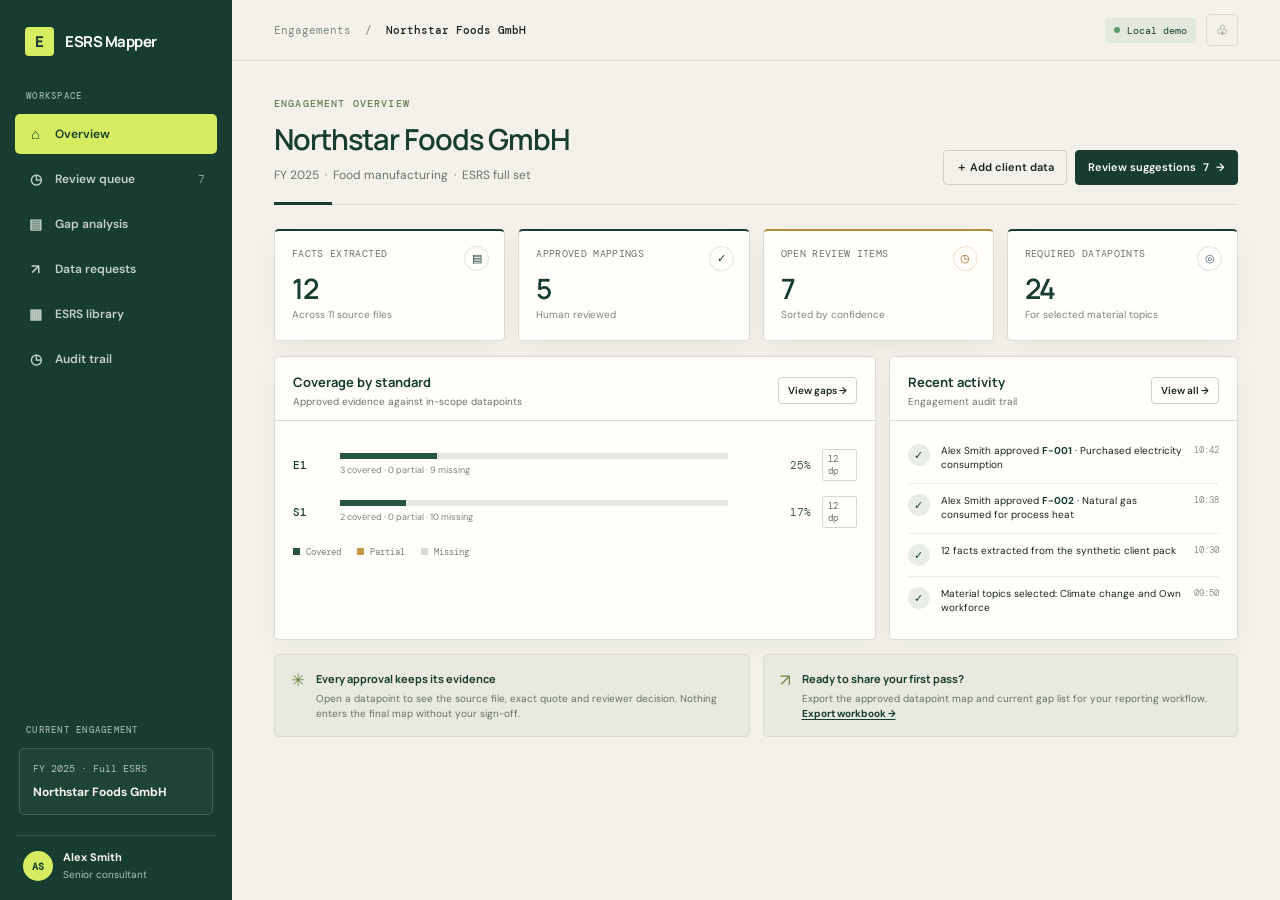
==== commit 1c55d3ea: "Refresh ESRS mapper visual design" ====
--- a/projects/esrs-datapoint-mapper/index.html
+++ b/projects/esrs-datapoint-mapper/index.html
@@ -3,11 +3,13 @@
 <head>
 <meta charset="utf-8"><meta name="viewport" content="width=device-width,initial-scale=1"><title>ESRS Mapper · Northstar Foods</title>
 <style>
-@import url('https://fonts.googleapis.com/css2?family=DM+Sans:wght@400;500;600;700&family=Manrope:wght@400;500;600;700;800&display=swap');
-:root{--ink:#202b27;--muted:#76817b;--line:#e7ebe8;--paper:#fff;--bg:#f6f8f6;--green:#185f49;--green2:#e8f3ee;--mint:#f1f7f3;--amber:#a76814;--amberbg:#fff4df;--red:#a8463a;--redbg:#fff0ed;--blue:#446c8b;--bluebg:#eef5f9;--shadow:0 10px 28px #1d3f3010}
-*{box-sizing:border-box}body{margin:0;background:var(--bg);color:var(--ink);font:14px 'DM Sans',sans-serif}button,input,select{font:inherit}button{cursor:pointer}.app{min-height:100vh}.sidebar{position:fixed;inset:0 auto 0 0;width:236px;background:#fff;border-right:1px solid var(--line);padding:24px 14px;display:flex;flex-direction:column;z-index:2}.brand{display:flex;align-items:center;gap:10px;padding:2px 10px 28px;font:800 16px Manrope,sans-serif;letter-spacing:-.5px}.brandmark{width:28px;height:28px;border-radius:9px;background:var(--green);color:white;display:grid;place-items:center;font-size:14px}.eyebrow{font-size:10px;text-transform:uppercase;letter-spacing:1.15px;font-weight:700;color:#9aa49f;padding:0 11px 10px}.nav{display:grid;gap:4px}.nav button{border:0;background:transparent;color:#5d6963;text-align:left;border-radius:8px;padding:11px 12px;display:flex;align-items:center;gap:12px;font-weight:600}.nav button:hover{background:#f5f7f5}.nav button.active{background:var(--green2);color:var(--green)}.nav .ico{width:17px;text-align:center;font-size:15px}.nav .count{margin-left:auto;font-size:11px;color:#838f88}.side-bottom{margin-top:auto}.engagement-mini{border:1px solid var(--line);border-radius:11px;padding:13px;margin:0 4px 18px;background:#fbfcfb}.engagement-mini small{display:block;color:var(--muted);font-size:11px;margin-bottom:5px}.engagement-mini strong{font-size:13px}.profile{padding:13px 9px 0;border-top:1px solid var(--line);display:flex;align-items:center;gap:10px}.avatar{width:31px;height:31px;border-radius:50%;background:#e7d8c7;color:#674829;display:grid;place-items:center;font-weight:700;font-size:11px}.profile b{font-size:12px;display:block}.profile small{color:var(--muted);font-size:11px}.main{margin-left:236px;min-height:100vh}.topbar{height:69px;display:flex;align-items:center;justify-content:space-between;padding:0 38px;background:#fff;border-bottom:1px solid var(--line)}.crumb{font-size:12px;color:var(--muted)}.crumb b{color:var(--ink);font-weight:600}.top-actions{display:flex;gap:10px;align-items:center}.tag{border-radius:20px;padding:6px 10px;font-size:11px;font-weight:700;background:var(--mint);color:var(--green);display:inline-flex;align-items:center;gap:6px}.tag:before{content:'';width:6px;height:6px;border-radius:50%;background:#55a47c}.iconbtn{border:1px solid var(--line);background:white;border-radius:8px;width:34px;height:34px;color:#59645f}.content{max-width:1500px;margin:auto;padding:30px 38px 60px}.pagehead{display:flex;justify-content:space-between;align-items:flex-start;margin-bottom:22px}.kicker{color:var(--green);font-size:11px;font-weight:700;text-transform:uppercase;letter-spacing:1.1px;margin-bottom:7px}.pagehead h1{font:700 27px Manrope,sans-serif;letter-spacing:-.9px;margin:0}.sub{color:var(--muted);font-size:13px;margin-top:7px}.buttons{display:flex;gap:9px}.btn{padding:9px 13px;border-radius:8px;border:1px solid var(--line);background:#fff;color:var(--ink);font-weight:600;font-size:12px;display:inline-flex;align-items:center;gap:7px}.btn:hover{border-color:#a9b8b0;background:#fcfdfc}.btn.primary{background:var(--green);border-color:var(--green);color:white}.btn.primary:hover{background:#104d3b}.btn.small{padding:7px 10px;font-size:11px}.btn.ghost{border-color:transparent;background:transparent;color:var(--muted)}.grid{display:grid;gap:15px}.stats{grid-template-columns:repeat(4,1fr);margin-bottom:18px}.card{background:white;border:1px solid var(--line);border-radius:12px;box-shadow:var(--shadow)}.stat{padding:17px 18px;position:relative;overflow:hidden}.stat .label{font-size:11px;color:var(--muted);font-weight:600}.stat .value{font:700 25px Manrope,sans-serif;letter-spacing:-.8px;margin:8px 0 3px}.stat .hint{font-size:11px;color:var(--muted)}.stat .bubble{position:absolute;right:17px;top:17px;width:30px;height:30px;border-radius:9px;background:var(--mint);display:grid;place-items:center;color:var(--green)}.stat .bubble.amber{background:var(--amberbg);color:var(--amber)}.stat .bubble.blue{background:var(--bluebg);color:var(--blue)}.dashgrid{grid-template-columns:minmax(0,1.7fr) minmax(270px,.9fr)}.panelhead{padding:17px 19px 13px;border-bottom:1px solid var(--line);display:flex;justify-content:space-between;align-items:center}.panelhead h2{font:700 14px Manrope;margin:0}.panelhead p{font-size:11px;color:var(--muted);margin:4px 0 0}.panelbody{padding:15px 19px}.coverage-row{display:grid;grid-template-columns:50px 1fr 100px 38px;gap:13px;align-items:center;margin:15px 0}.std{font-weight:700;color:#425149;font-size:12px}.bar{height:8px;border-radius:8px;background:#edf1ee;overflow:hidden}.bar i{display:block;height:100%;background:#4c9671;border-radius:8px}.coverage-row .pct{text-align:right;color:#54625a;font-weight:700;font-size:12px}.coverage-row small{color:var(--muted);font-size:10px}.legend{font-size:10px;color:var(--muted);margin-top:19px;display:flex;gap:17px}.legend span:before{content:'';display:inline-block;width:7px;height:7px;border-radius:50%;background:#4c9671;margin-right:6px}.legend span:nth-child(2):before{background:#dbab55}.legend span:nth-child(3):before{background:#d9dfdb}.activity{display:grid;gap:0}.act{display:grid;grid-template-columns:27px 1fr auto;gap:10px;padding:12px 0;border-bottom:1px solid #f0f2f0;align-items:start}.act:last-child{border:0}.acticon{width:26px;height:26px;border-radius:8px;background:#edf5f0;display:grid;place-items:center;color:var(--green);font-size:12px}.act p{font-size:11px;line-height:1.45;margin:0}.act p b{font-weight:700}.act small{color:var(--muted);font-size:10px;white-space:nowrap}.lower{grid-template-columns:1fr 1fr;margin-top:15px}.callout{background:#edf5f0;border:1px solid #d8e9df;border-radius:11px;padding:15px 17px;display:flex;gap:12px}.callout .spark{font-size:18px;color:var(--green)}.callout b{font-size:12px}.callout p{margin:4px 0 0;color:#65736b;font-size:11px;line-height:1.5}.callout a{color:var(--green);font-weight:700;text-decoration:none}.page{display:none}.page.active{display:block}.toolbar{padding:12px 15px;border-bottom:1px solid var(--line);display:flex;align-items:center;gap:9px;flex-wrap:wrap}.search{border:1px solid var(--line);border-radius:8px;background:#fff;padding:8px 10px;width:225px;font-size:12px;outline:none}.search:focus{border-color:#85aa97}.select{border:1px solid var(--line);border-radius:8px;padding:8px 10px;background:#fff;color:#526058;font-size:12px}.tablewrap{overflow:auto}.table{width:100%;border-collapse:collapse;min-width:780px}.table th{text-align:left;background:#fafbfa;color:#87918b;font-size:10px;text-transform:uppercase;letter-spacing:.6px;padding:11px 14px;border-bottom:1px solid var(--line);font-weight:700}.table td{padding:12px 14px;border-bottom:1px solid #eff1ef;vertical-align:middle;font-size:12px}.table tr:last-child td{border:0}.table tr:hover td{background:#fcfdfc}.fact-title{font-weight:700;color:#2e3c35;font-size:12px}.muted{color:var(--muted);font-size:11px;margin-top:3px}.pill{display:inline-flex;padding:4px 7px;border-radius:20px;font-size:10px;font-weight:700;white-space:nowrap}.pill.high{background:#e7f3eb;color:#28734d}.pill.medium{background:#fff4df;color:#9b6518}.pill.low{background:#fdebe7;color:#a34c40}.pill.approved{background:#e8f3ee;color:#276c4b}.pill.missing{background:#fff0ed;color:#a34c40}.pill.partial{background:#fff4df;color:#9b6518}.pill.covered{background:#e8f3ee;color:#276c4b}.rowactions{display:flex;gap:5px;justify-content:flex-end}.roundbtn{height:27px;width:27px;border:1px solid var(--line);background:#fff;border-radius:7px;color:#526158;font-size:12px}.roundbtn:hover{background:#eef5f0;color:var(--green)}.reviewlayout{display:grid;grid-template-columns:1fr 320px;gap:15px}.evidence{padding:17px}.evidence h3{font:700 13px Manrope;margin:0 0 12px}.sourcebox{background:#f8faf8;border:1px solid #e9eeea;border-radius:9px;padding:14px;margin:12px 0}.sourcebox .quote{font:500 13px/1.55 Manrope;color:#38473e}.sourcebox .src{color:var(--muted);font-size:10px;margin-top:11px}.meta{display:grid;grid-template-columns:1fr 1fr;gap:10px}.meta div{background:#fafbfa;padding:9px;border-radius:7px}.meta small{display:block;color:var(--muted);font-size:10px;margin-bottom:4px}.meta b{font-size:11px}.suggestion{border:1px solid var(--line);border-radius:9px;padding:11px;margin:9px 0}.suggestion.selected{border-color:#8bb59e;background:#fbfdfb}.suggestion .shead{display:flex;justify-content:space-between;gap:8px}.suggestion b{font-size:11px}.suggestion p{font-size:10px;color:#68756e;line-height:1.45;margin:6px 0 0}.tabs{display:flex;border-bottom:1px solid var(--line);gap:16px;padding:0 17px}.tabs button{border:0;background:none;padding:12px 0;font-size:11px;color:var(--muted);border-bottom:2px solid transparent}.tabs button.on{color:var(--green);font-weight:700;border-color:var(--green)}.empty{text-align:center;padding:40px;color:var(--muted);font-size:12px}.requestcard{padding:15px 17px;margin:11px 15px;display:flex;align-items:center;justify-content:space-between}.requestcard h3{font:700 12px Manrope;margin:0 0 5px}.requestcard p{margin:0;color:var(--muted);font-size:11px}.topicgrid{display:grid;grid-template-columns:repeat(3,1fr);gap:9px;padding:15px}.topic{border:1px solid var(--line);border-radius:9px;padding:11px;display:flex;gap:9px;align-items:flex-start}.topic input{accent-color:var(--green);margin:2px 0}.topic b{font-size:11px;display:block}.topic small{color:var(--muted);font-size:10px}.modalback{position:fixed;inset:0;background:#15251dcc;z-index:10;display:none;align-items:center;justify-content:center;padding:20px}.modalback.show{display:flex}.modal{background:#fff;border-radius:14px;width:min(540px,100%);box-shadow:0 24px 80px #14251d44;overflow:hidden}.modalhead{padding:18px 21px;border-bottom:1px solid var(--line);display:flex;justify-content:space-between;align-items:center}.modalhead h2{font:700 16px Manrope;margin:0}.modalbody{padding:20px}.field{margin-bottom:14px}.field label{display:block;font-size:11px;font-weight:700;margin-bottom:6px}.field input,.field select,.field textarea{width:100%;padding:10px;border:1px solid var(--line);border-radius:8px;font-size:12px}.field textarea{resize:vertical;min-height:70px}.modalfoot{border-top:1px solid var(--line);padding:13px 20px;display:flex;justify-content:flex-end;gap:8px}.toast{position:fixed;bottom:22px;right:24px;background:#203d30;color:white;padding:11px 15px;border-radius:9px;box-shadow:var(--shadow);font-size:12px;z-index:20;opacity:0;transform:translateY(8px);transition:.25s;pointer-events:none}.toast.show{opacity:1;transform:translateY(0)}.helper{font-size:10px;color:#8a958e;line-height:1.4}.uploadzone{border:1.5px dashed #b8c9be;border-radius:11px;padding:27px;text-align:center;background:#fafcfa}.uploadzone strong{display:block;font-size:12px;margin:9px 0 4px}.uploadzone p{color:var(--muted);font-size:11px;margin:0}.hide{display:none!important}.reviewfoot{border-top:1px solid var(--line);padding:13px 15px;display:flex;justify-content:space-between;align-items:center}.std-chip{font-size:10px;font-weight:700;border:1px solid var(--line);border-radius:5px;padding:3px 5px;color:#617068}.filetag{background:#f3f5f3;border-radius:5px;padding:4px 6px;font-size:10px;color:#536159}.mobilemenu{display:none}
-@media(max-width:1050px){.sidebar{width:205px}.main{margin-left:205px}.content{padding:25px}.topbar{padding:0 25px}.stats{grid-template-columns:repeat(2,1fr)}.dashgrid,.reviewlayout{grid-template-columns:1fr}.evidence{order:-1}.lower{grid-template-columns:1fr}}
-@media(max-width:700px){.sidebar{position:relative;width:auto;height:auto;padding:10px 12px;flex-direction:row;align-items:center;border-right:0;border-bottom:1px solid var(--line)}.brand{padding:0;margin-right:auto}.sidebar .eyebrow,.side-bottom{display:none}.nav{display:flex;overflow:auto}.nav button{padding:8px;font-size:0;gap:0}.nav .ico{font-size:15px}.nav .count{display:none}.main{margin:0}.topbar{height:53px;padding:0 16px}.content{padding:21px 15px 40px}.pagehead{display:block}.pagehead h1{font-size:23px}.pagehead .buttons{margin-top:15px}.stats{gap:9px}.stat{padding:13px}.stat .value{font-size:21px}.stat .bubble{right:10px;top:10px;width:25px;height:25px}.topicgrid{grid-template-columns:1fr 1fr}.search{width:100%}}
+@import url('https://fonts.googleapis.com/css2?family=DM+Mono:wght@400;500&family=DM+Sans:wght@400;500;600;700&family=Manrope:wght@400;500;600;700;800&display=swap');
+:root{--ink:#18251f;--muted:#68746c;--paper:#f3f1e9;--panel:#fffefa;--line:#d9ddd3;--forest:#173d31;--forest2:#255443;--acid:#d6ed62;--sage:#8fa99b;--mint:#e8eee5;--amber:#9a6419;--amberbg:#f4ebd5;--red:#994c3b;--redbg:#f6e8e2;--blue:#40647a;--bluebg:#e6edf0;--shadow:0 8px 24px rgba(24,37,31,.045);--mono:'DM Mono',monospace;--sans:'DM Sans',sans-serif;--display:'Manrope',sans-serif}
+*{box-sizing:border-box}body{margin:0;background:var(--paper);color:var(--ink);font:14px var(--sans);-webkit-font-smoothing:antialiased}button,input,select,textarea{font:inherit}button{cursor:pointer}a{color:inherit}.app{min-height:100vh}.sidebar{position:fixed;inset:0 auto 0 0;width:232px;background:var(--forest);color:#f7f6ed;padding:24px 15px 18px;display:flex;flex-direction:column;z-index:2}.brand{display:flex;align-items:center;gap:11px;padding:3px 10px 34px;font:700 15px var(--display);letter-spacing:-.5px;color:#fff}.brandmark{width:29px;height:29px;border-radius:4px;background:var(--acid);color:var(--forest);display:grid;place-items:center;font:800 15px var(--display)}.eyebrow{font:500 9px var(--mono);text-transform:uppercase;letter-spacing:1.25px;color:#99b0a4;padding:0 11px 12px}.nav{display:grid;gap:5px}.nav button{border:0;background:transparent;color:#c5d1c8;text-align:left;border-radius:5px;padding:11px 12px;display:flex;align-items:center;gap:11px;font-size:12px;font-weight:600;transition:background .18s,color .18s}.nav button:hover{background:#ffffff10;color:#fff}.nav button.active{background:var(--acid);color:var(--forest)}.nav .ico{width:17px;text-align:center;font-size:14px}.nav .count{margin-left:auto;font:11px var(--mono);color:inherit;opacity:.72}.side-bottom{margin-top:auto}.engagement-mini{border:1px solid #ffffff28;border-radius:5px;padding:13px;margin:0 4px 20px;background:#ffffff08}.engagement-mini small{display:block;color:#b0c1b5;font:10px var(--mono);margin-bottom:7px}.engagement-mini strong{font-size:12px;line-height:1.4}.profile{padding:14px 8px 0;border-top:1px solid #ffffff25;display:flex;align-items:center;gap:10px}.avatar{width:30px;height:30px;border-radius:50%;background:var(--acid);color:var(--forest);display:grid;place-items:center;font:700 10px var(--mono)}.profile b{font-size:11px;display:block}.profile small{color:#adc1b4;font-size:10px}.main{margin-left:232px;min-height:100vh}.topbar{height:61px;display:flex;align-items:center;justify-content:space-between;padding:0 42px;background:var(--paper);border-bottom:1px solid var(--line)}.crumb{font:11px var(--mono);color:#7d8980}.crumb b{color:var(--ink);font-weight:500}.top-actions{display:flex;gap:10px;align-items:center}.tag{border-radius:2px;padding:6px 9px;font:10px var(--mono);background:#e3eadc;color:var(--forest);display:inline-flex;align-items:center;gap:7px}.tag:before{content:'';width:6px;height:6px;border-radius:50%;background:#5c9a70}.iconbtn{border:1px solid var(--line);background:transparent;border-radius:4px;width:32px;height:32px;color:#516057}.content{max-width:1480px;margin:auto;padding:34px 42px 60px}.pagehead{display:flex;justify-content:space-between;align-items:flex-end;margin-bottom:24px;padding:2px 0 19px;border-bottom:1px solid var(--line);position:relative}.pagehead:after{content:'';position:absolute;bottom:-1px;left:0;width:58px;height:3px;background:var(--forest)}.kicker{color:#637f56;font:500 10px var(--mono);text-transform:uppercase;letter-spacing:1.15px;margin-bottom:9px}.pagehead h1{font:600 29px var(--display);letter-spacing:-1.1px;margin:0;color:var(--forest)}.sub{color:var(--muted);font-size:12px;margin-top:7px;line-height:1.55}.buttons{display:flex;gap:8px}.btn{padding:9px 12px;border-radius:4px;border:1px solid #cbd2c8;background:transparent;color:var(--ink);font-weight:600;font-size:11px;display:inline-flex;align-items:center;gap:7px;transition:background .16s,border-color .16s,transform .16s}.btn:hover{border-color:var(--forest);background:#fffefa}.btn.primary{background:var(--forest);border-color:var(--forest);color:#fff}.btn.primary:hover{background:var(--forest2)}.btn.small{padding:6px 9px;font-size:10px}.btn.ghost{border-color:transparent;background:transparent;color:var(--muted)}.grid{display:grid;gap:13px}.stats{grid-template-columns:repeat(4,1fr);margin-bottom:15px}.card{background:var(--panel);border:1px solid var(--line);border-radius:5px;box-shadow:var(--shadow)}.stat{padding:16px 17px 15px;position:relative;min-height:112px;border-top:2px solid var(--forest)}.stat:nth-child(3){border-top-color:#b48a3c}.stat .label{font:10px var(--mono);color:#68766d;text-transform:uppercase;letter-spacing:.35px}.stat .value{font:600 28px var(--display);letter-spacing:-1.2px;margin:9px 0 1px;color:var(--forest)}.stat .hint{font-size:10px;color:#7b857d}.stat .bubble{position:absolute;right:15px;top:15px;width:25px;height:25px;border:1px solid #dfe4d8;border-radius:50%;display:grid;place-items:center;color:var(--forest);font-size:11px}.stat .bubble.amber{color:var(--amber);border-color:#eadfc5}.stat .bubble.blue{color:var(--blue);border-color:#d7e2e6}.dashgrid{grid-template-columns:minmax(0,1.55fr) minmax(270px,.9fr)}.panelhead{padding:16px 18px 12px;border-bottom:1px solid var(--line);display:flex;justify-content:space-between;align-items:center;gap:10px}.panelhead h2{font:700 13px var(--display);margin:0;color:var(--forest)}.panelhead p{font-size:10px;color:var(--muted);margin:4px 0 0}.panelbody{padding:13px 18px}.coverage-row{display:grid;grid-template-columns:36px 1fr 72px 35px;gap:11px;align-items:center;margin:15px 0}.std{font:500 11px var(--mono);color:var(--forest)}.bar{height:6px;border-radius:0;background:#e7e9e1;overflow:hidden}.bar i{display:block;height:100%;background:var(--forest2);border-radius:0}.coverage-row .pct{text-align:right;color:#40564a;font:11px var(--mono)}.coverage-row small{color:#79847c;font-size:9px}.legend{font:9px var(--mono);color:#77837a;margin-top:18px;display:flex;gap:16px}.legend span:before{content:'';display:inline-block;width:7px;height:7px;background:var(--forest2);margin-right:6px}.legend span:nth-child(2):before{background:#c49a47}.legend span:nth-child(3):before{background:#d8ddd5}.activity{display:grid;gap:0}.act{display:grid;grid-template-columns:24px 1fr auto;gap:9px;padding:10px 0;border-bottom:1px solid #eceee7;align-items:start}.act:last-child{border:0}.acticon{width:22px;height:22px;border-radius:50%;background:var(--mint);display:grid;place-items:center;color:var(--forest);font-size:11px}.act p{font-size:10px;line-height:1.45;margin:0}.act p b{font-weight:700;color:var(--forest)}.act small{color:#8a948c;font:9px var(--mono);white-space:nowrap}.lower{grid-template-columns:1fr 1fr;margin-top:14px}.callout{background:#e8eadf;border:1px solid #d9ddcf;border-radius:5px;padding:14px 16px;display:flex;gap:11px}.callout .spark{font-size:17px;color:#6e8648}.callout b{font:700 11px var(--display);color:var(--forest)}.callout p{margin:4px 0 0;color:#667168;font-size:10px;line-height:1.55}.callout a{color:var(--forest);font-weight:700;text-decoration:underline;text-underline-offset:2px}.page{display:none}.page.active{display:block}.toolbar{padding:11px 13px;border-bottom:1px solid var(--line);display:flex;align-items:center;gap:8px;flex-wrap:wrap}.search{border:1px solid #d5dbd2;border-radius:4px;background:#fffefa;padding:8px 9px;width:225px;font-size:11px;outline:none}.search:focus,.select:focus,.field input:focus,.field select:focus,.field textarea:focus{border-color:var(--forest);box-shadow:0 0 0 2px #173d3118}.select{border:1px solid #d5dbd2;border-radius:4px;padding:8px 9px;background:#fffefa;color:#526058;font-size:11px}.tablewrap{overflow:auto}.table{width:100%;border-collapse:collapse;min-width:780px}.table th{text-align:left;background:#f1f1e9;color:#7e887e;font:9px var(--mono);text-transform:uppercase;letter-spacing:.65px;padding:10px 13px;border-bottom:1px solid var(--line);font-weight:500}.table td{padding:11px 13px;border-bottom:1px solid #eceee7;vertical-align:middle;font-size:11px}.table tr:last-child td{border:0}.table tr:hover td{background:#f8f8f2}.fact-title{font-weight:700;color:#273e32;font-size:11px;line-height:1.4}.muted{color:var(--muted);font-size:10px;margin-top:3px;line-height:1.4}.pill{display:inline-flex;padding:4px 7px;border-radius:2px;font:9px var(--mono);text-transform:uppercase;letter-spacing:.3px;white-space:nowrap}.pill.high,.pill.approved,.pill.covered{background:#e2ecdf;color:#315b3c}.pill.medium,.pill.partial{background:var(--amberbg);color:#805b20}.pill.low,.pill.missing{background:var(--redbg);color:#914d3d}.rowactions{display:flex;gap:4px;justify-content:flex-end}.roundbtn{height:25px;width:25px;border:1px solid #d7dcd3;background:transparent;border-radius:4px;color:#526158;font-size:11px}.roundbtn:hover{background:var(--forest);border-color:var(--forest);color:#fff}.reviewlayout{display:grid;grid-template-columns:minmax(0,1fr) 318px;gap:13px}.evidence{padding:16px}.evidence h3{font:700 12px var(--display);margin:0 0 11px;color:var(--forest)}.sourcebox{background:#f5f4ed;border:1px solid #e2e4da;border-radius:3px;padding:12px;margin:11px 0}.sourcebox .quote{font:500 12px/1.55 var(--display);color:#35493d}.sourcebox .src{color:var(--muted);font:9px var(--mono);margin-top:10px}.meta{display:grid;grid-template-columns:1fr 1fr;gap:7px}.meta div{background:#f4f3ec;padding:8px;border-radius:3px}.meta small{display:block;color:#7c877e;font:9px var(--mono);text-transform:uppercase;margin-bottom:4px}.meta b{font-size:10px}.suggestion{border:1px solid #dfe3d9;border-radius:3px;padding:10px;margin:8px 0}.suggestion.selected{border-color:#829b76;background:#f5f7ef}.suggestion .shead{display:flex;justify-content:space-between;gap:8px}.suggestion b{font-size:10px;line-height:1.4}.suggestion p{font-size:9px;color:#68756c;line-height:1.45;margin:6px 0 0}.tabs{display:flex;border-bottom:1px solid var(--line);gap:16px;padding:0 17px}.tabs button{border:0;background:none;padding:11px 0;font:10px var(--mono);color:var(--muted);border-bottom:2px solid transparent}.tabs button.on{color:var(--forest);font-weight:700;border-color:var(--forest)}.empty{text-align:center;padding:36px;color:var(--muted);font-size:11px}.requestcard{padding:14px 16px;margin:10px 13px;display:flex;align-items:center;justify-content:space-between}.requestcard h3{font:700 11px var(--display);margin:0 0 5px}.requestcard p{margin:0;color:var(--muted);font-size:10px}.topicgrid{display:grid;grid-template-columns:repeat(3,1fr);gap:8px;padding:13px}.topic{border:1px solid #dfe3da;border-radius:4px;padding:10px;display:flex;gap:8px;align-items:flex-start;background:#fffefa}.topic input{accent-color:var(--forest);margin:2px 0}.topic b{font-size:10px;display:block}.topic small{color:var(--muted);font:9px var(--mono)}.modalback{position:fixed;inset:0;background:#101c16d9;z-index:10;display:none;align-items:center;justify-content:center;padding:18px}.modalback.show{display:flex}.modal{background:var(--panel);border:1px solid #d4d9cf;border-radius:6px;width:min(540px,100%);box-shadow:0 24px 80px #14251d44;overflow:hidden}.modalhead{padding:16px 19px;border-bottom:1px solid var(--line);display:flex;justify-content:space-between;align-items:center;background:#f3f2e9}.modalhead h2{font:700 14px var(--display);margin:0;color:var(--forest)}.modalbody{padding:18px}.field{margin-bottom:13px}.field label{display:block;font:500 10px var(--mono);text-transform:uppercase;letter-spacing:.3px;margin-bottom:6px;color:#5f6f63}.field input,.field select,.field textarea{width:100%;padding:9px;border:1px solid #d5dbd2;border-radius:4px;font-size:11px;background:#fffefa}.field textarea{resize:vertical;min-height:70px}.modalfoot{border-top:1px solid var(--line);padding:12px 18px;display:flex;justify-content:flex-end;gap:7px}.toast{position:fixed;bottom:20px;right:22px;background:var(--forest);color:#fff;padding:11px 14px;border-radius:4px;box-shadow:var(--shadow);font-size:11px;z-index:20;opacity:0;transform:translateY(8px);transition:.22s;pointer-events:none}.toast.show{opacity:1;transform:translateY(0)}.helper{font:9px/1.55 var(--mono);color:#818b82}.uploadzone{border:1.5px dashed #9daE9f;border-radius:4px;padding:25px;text-align:center;background:#f7f7ef;cursor:pointer}.uploadzone strong{display:block;font-size:11px;margin:9px 0 4px}.uploadzone p{color:var(--muted);font-size:10px;margin:0}.hide{display:none!important}.reviewfoot{border-top:1px solid var(--line);padding:12px 13px;display:flex;justify-content:space-between;align-items:center}.std-chip{font:9px var(--mono);border:1px solid #d4d9d0;border-radius:2px;padding:3px 5px;color:#617068}.filetag{background:#eff0e9;border-radius:2px;padding:4px 6px;font:9px var(--mono);color:#536159}.mobilemenu{display:none}button:focus-visible,a:focus-visible,input:focus-visible,select:focus-visible,textarea:focus-visible{outline:2px solid #98b23c;outline-offset:2px}
+@media(max-width:1100px){.sidebar{width:205px}.main{margin-left:205px}.content{padding:27px 25px 50px}.topbar{padding:0 25px}.stats{grid-template-columns:repeat(2,1fr)}.dashgrid,.reviewlayout{grid-template-columns:1fr}.evidence{order:-1}.lower{grid-template-columns:1fr}}
+@media(max-width:700px){.sidebar{position:relative;inset:auto;width:100%;height:auto;padding:12px 14px 10px;display:block;border-right:0;border-bottom:1px solid var(--line)}.brand{padding:0 2px 11px;color:#fff}.nav{display:flex;overflow-x:auto;gap:5px;scrollbar-width:thin;padding-bottom:3px}.nav button{padding:8px 9px;font-size:10px;gap:6px;flex:0 0 auto}.nav .ico{width:auto;font-size:11px}.nav .count{display:inline;margin-left:2px}.side-bottom,.sidebar>.eyebrow{display:none}.main{margin:0}.topbar{height:48px;padding:0 15px}.content{padding:20px 14px 36px}.pagehead{display:block;padding-bottom:14px}.pagehead h1{font-size:24px}.pagehead .buttons{margin-top:13px;flex-wrap:wrap}.stats{gap:8px}.stat{padding:12px;min-height:104px}.stat .value{font-size:23px}.stat .bubble{right:9px;top:10px;width:22px;height:22px}.panelhead{padding:13px}.panelbody{padding:10px 13px}.coverage-row{grid-template-columns:28px 1fr 54px 30px;gap:7px}.topicgrid{grid-template-columns:1fr 1fr}.reviewlayout{grid-template-columns:1fr}.evidence{order:0}.search{width:100%}.toolbar .select{flex:1}.lower{gap:8px}.callout{padding:12px}.table{min-width:720px}}
+@media(max-width:390px){.nav button{font-size:9px;padding:7px}.top-actions .tag{font-size:9px}.topicgrid{grid-template-columns:1fr}.stats{grid-template-columns:1fr 1fr}.pagehead h1{font-size:21px}}
+@media(prefers-reduced-motion:reduce){*,*::before,*::after{scroll-behavior:auto!important;transition:none!important}}
 </style>
 </head>
 <body>
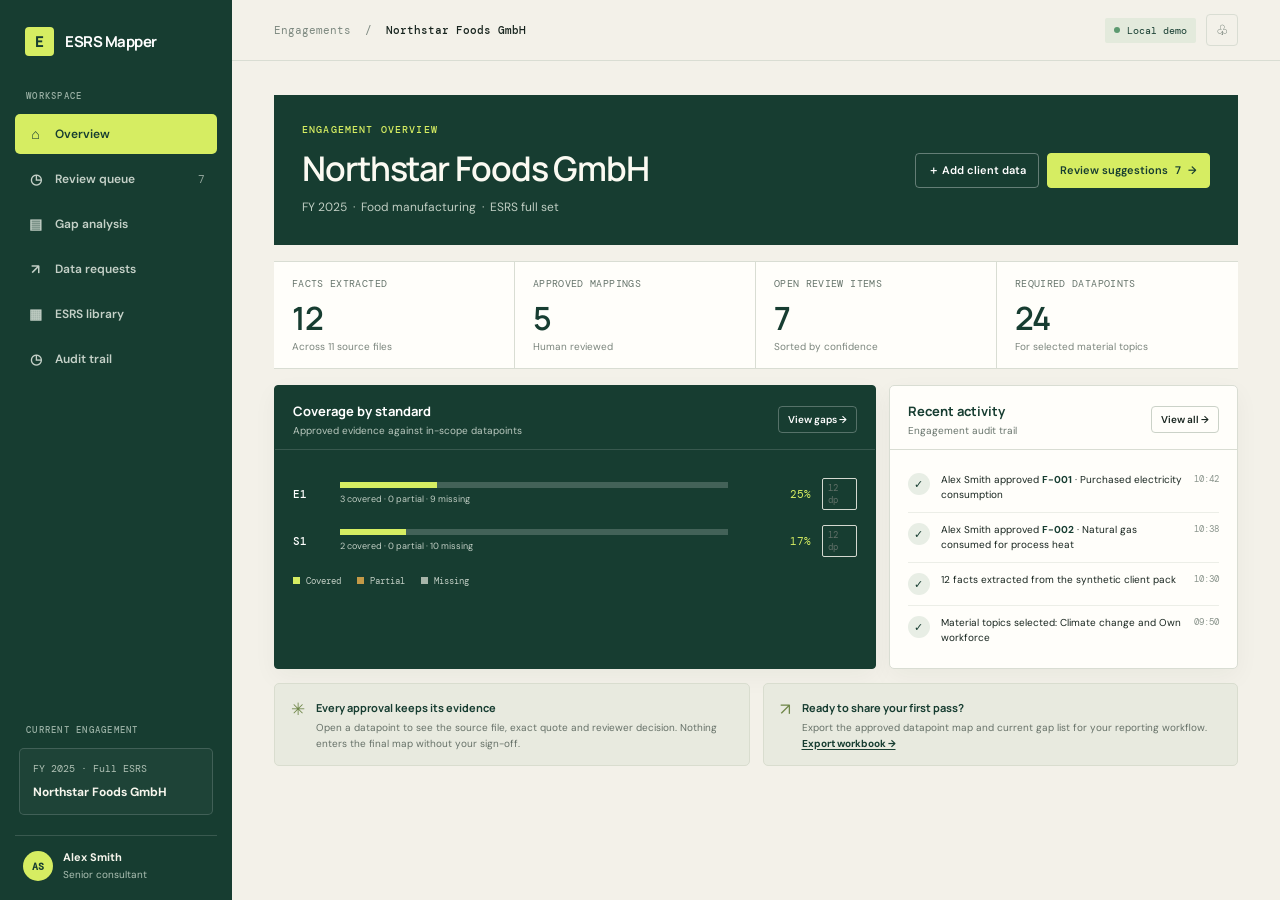
==== commit 9a8de855: "Give mapper dashboard a stronger visual hierarchy" ====
--- a/projects/esrs-datapoint-mapper/index.html
+++ b/projects/esrs-datapoint-mapper/index.html
@@ -10,6 +10,33 @@
 @media(max-width:700px){.sidebar{position:relative;inset:auto;width:100%;height:auto;padding:12px 14px 10px;display:block;border-right:0;border-bottom:1px solid var(--line)}.brand{padding:0 2px 11px;color:#fff}.nav{display:flex;overflow-x:auto;gap:5px;scrollbar-width:thin;padding-bottom:3px}.nav button{padding:8px 9px;font-size:10px;gap:6px;flex:0 0 auto}.nav .ico{width:auto;font-size:11px}.nav .count{display:inline;margin-left:2px}.side-bottom,.sidebar>.eyebrow{display:none}.main{margin:0}.topbar{height:48px;padding:0 15px}.content{padding:20px 14px 36px}.pagehead{display:block;padding-bottom:14px}.pagehead h1{font-size:24px}.pagehead .buttons{margin-top:13px;flex-wrap:wrap}.stats{gap:8px}.stat{padding:12px;min-height:104px}.stat .value{font-size:23px}.stat .bubble{right:9px;top:10px;width:22px;height:22px}.panelhead{padding:13px}.panelbody{padding:10px 13px}.coverage-row{grid-template-columns:28px 1fr 54px 30px;gap:7px}.topicgrid{grid-template-columns:1fr 1fr}.reviewlayout{grid-template-columns:1fr}.evidence{order:0}.search{width:100%}.toolbar .select{flex:1}.lower{gap:8px}.callout{padding:12px}.table{min-width:720px}}
 @media(max-width:390px){.nav button{font-size:9px;padding:7px}.top-actions .tag{font-size:9px}.topicgrid{grid-template-columns:1fr}.stats{grid-template-columns:1fr 1fr}.pagehead h1{font-size:21px}}
 @media(prefers-reduced-motion:reduce){*,*::before,*::after{scroll-behavior:auto!important;transition:none!important}}
+#page-overview .pagehead{background:var(--forest);border:0;padding:26px 28px;min-height:150px;align-items:center;margin-bottom:16px}
+#page-overview .pagehead:after{display:none}
+#page-overview .pagehead .kicker{color:var(--acid)}
+#page-overview .pagehead h1{color:#fbfaf2;font-size:34px}
+#page-overview .pagehead .sub{color:#c0cec3}
+#page-overview .pagehead .btn{border-color:#ffffff55;color:#fff;background:transparent}
+#page-overview .pagehead .btn.primary{background:var(--acid);border-color:var(--acid);color:var(--forest)}
+#page-overview .pagehead .btn.primary:hover{background:#e4f594}
+#page-overview .stats{gap:0;background:#fffefa;border-top:1px solid var(--line);border-bottom:1px solid var(--line);margin-bottom:16px}
+#page-overview .stat{min-height:98px;background:transparent;border:0;border-right:1px solid var(--line);border-radius:0;box-shadow:none;padding:15px 18px}
+#page-overview .stat:last-child{border-right:0}
+#page-overview .stat .bubble{display:none}
+#page-overview .stat .value{font-size:32px;margin:6px 0 0}
+#page-overview .dashgrid .card:first-child{background:var(--forest);border-color:var(--forest);border-radius:4px;color:#fff}
+#page-overview .dashgrid .card:first-child .panelhead{border-color:#ffffff24}
+#page-overview .dashgrid .card:first-child .panelhead h2{color:#fff}
+#page-overview .dashgrid .card:first-child .panelhead p{color:#bac9bf}
+#page-overview .dashgrid .card:first-child .btn{color:#fff;border-color:#ffffff45}
+#page-overview .dashgrid .card:first-child .std{color:#fff}
+#page-overview .dashgrid .card:first-child .bar{background:#ffffff30}
+#page-overview .dashgrid .card:first-child .bar i{background:var(--acid)}
+#page-overview .dashgrid .card:first-child .coverage-row .pct{color:var(--acid)}
+#page-overview .dashgrid .card:first-child .coverage-row small,#page-overview .dashgrid .card:first-child .legend{color:#c1cec4}
+#page-overview .dashgrid .card:first-child .legend span:before{background:var(--acid)}
+#page-overview .dashgrid .card:first-child .legend span:nth-child(2):before{background:#c49a47}
+#page-overview .dashgrid .card:first-child .legend span:nth-child(3):before{background:#a7b5a9}
+@media(max-width:700px){#page-overview .pagehead{padding:19px 16px;min-height:0}#page-overview .pagehead h1{font-size:27px}#page-overview .stat{padding:12px 10px;min-height:90px}#page-overview .stat .value{font-size:25px}}
 </style>
 </head>
 <body>
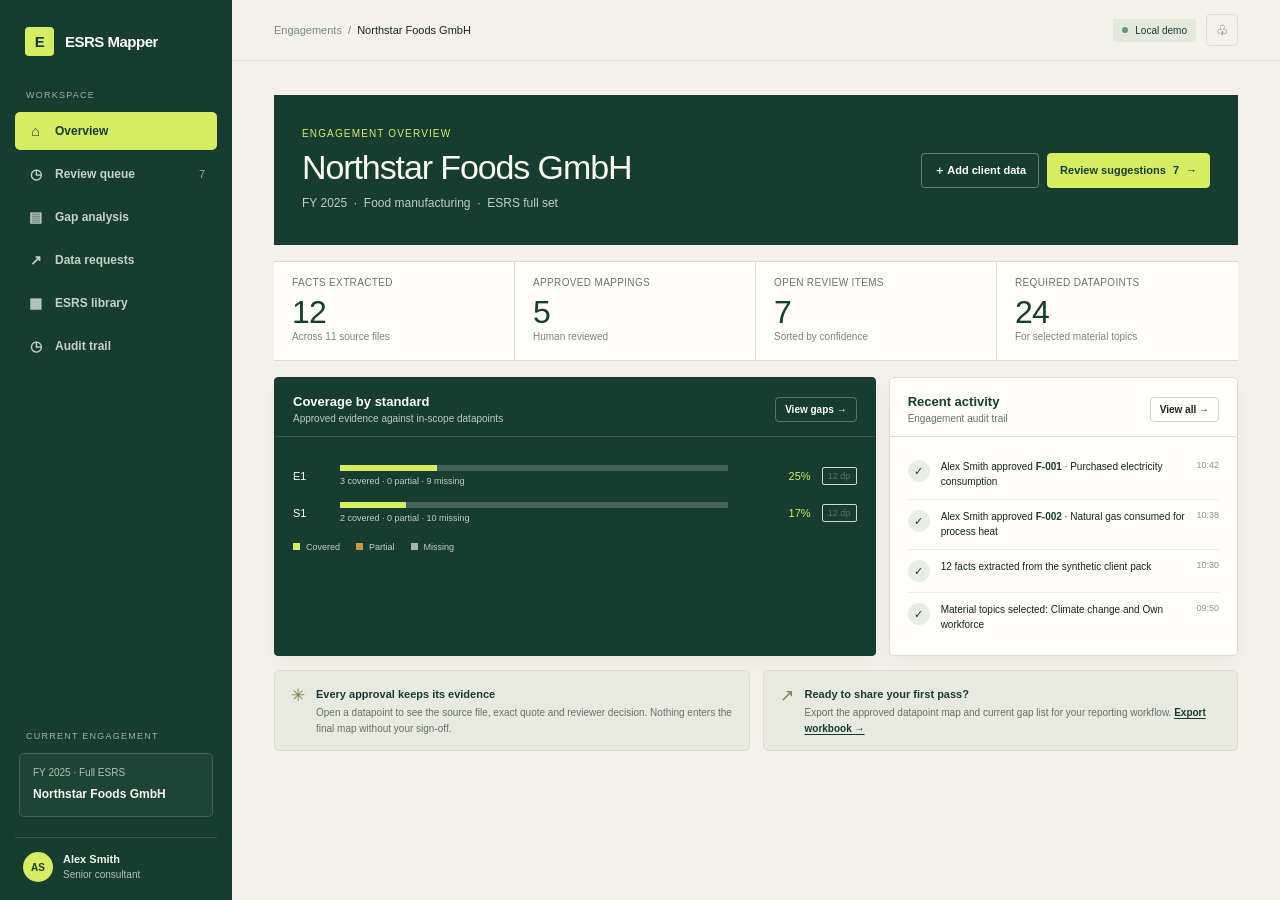
==== commit 510037ee: "Match mapper typography to system sans style" ====
--- a/projects/esrs-datapoint-mapper/index.html
+++ b/projects/esrs-datapoint-mapper/index.html
@@ -3,8 +3,7 @@
 <head>
 <meta charset="utf-8"><meta name="viewport" content="width=device-width,initial-scale=1"><title>ESRS Mapper · Northstar Foods</title>
 <style>
-@import url('https://fonts.googleapis.com/css2?family=DM+Mono:wght@400;500&family=DM+Sans:wght@400;500;600;700&family=Manrope:wght@400;500;600;700;800&display=swap');
-:root{--ink:#18251f;--muted:#68746c;--paper:#f3f1e9;--panel:#fffefa;--line:#d9ddd3;--forest:#173d31;--forest2:#255443;--acid:#d6ed62;--sage:#8fa99b;--mint:#e8eee5;--amber:#9a6419;--amberbg:#f4ebd5;--red:#994c3b;--redbg:#f6e8e2;--blue:#40647a;--bluebg:#e6edf0;--shadow:0 8px 24px rgba(24,37,31,.045);--mono:'DM Mono',monospace;--sans:'DM Sans',sans-serif;--display:'Manrope',sans-serif}
+:root{--ink:#18251f;--muted:#68746c;--paper:#f3f1e9;--panel:#fffefa;--line:#d9ddd3;--forest:#173d31;--forest2:#255443;--acid:#d6ed62;--sage:#8fa99b;--mint:#e8eee5;--amber:#9a6419;--amberbg:#f4ebd5;--red:#994c3b;--redbg:#f6e8e2;--blue:#40647a;--bluebg:#e6edf0;--shadow:0 8px 24px rgba(24,37,31,.045);--mono:var(--sans);--sans:-apple-system,BlinkMacSystemFont,'SF Pro Text','SF Pro Display','Helvetica Neue',Arial,sans-serif;--display:var(--sans)}
 *{box-sizing:border-box}body{margin:0;background:var(--paper);color:var(--ink);font:14px var(--sans);-webkit-font-smoothing:antialiased}button,input,select,textarea{font:inherit}button{cursor:pointer}a{color:inherit}.app{min-height:100vh}.sidebar{position:fixed;inset:0 auto 0 0;width:232px;background:var(--forest);color:#f7f6ed;padding:24px 15px 18px;display:flex;flex-direction:column;z-index:2}.brand{display:flex;align-items:center;gap:11px;padding:3px 10px 34px;font:700 15px var(--display);letter-spacing:-.5px;color:#fff}.brandmark{width:29px;height:29px;border-radius:4px;background:var(--acid);color:var(--forest);display:grid;place-items:center;font:800 15px var(--display)}.eyebrow{font:500 9px var(--mono);text-transform:uppercase;letter-spacing:1.25px;color:#99b0a4;padding:0 11px 12px}.nav{display:grid;gap:5px}.nav button{border:0;background:transparent;color:#c5d1c8;text-align:left;border-radius:5px;padding:11px 12px;display:flex;align-items:center;gap:11px;font-size:12px;font-weight:600;transition:background .18s,color .18s}.nav button:hover{background:#ffffff10;color:#fff}.nav button.active{background:var(--acid);color:var(--forest)}.nav .ico{width:17px;text-align:center;font-size:14px}.nav .count{margin-left:auto;font:11px var(--mono);color:inherit;opacity:.72}.side-bottom{margin-top:auto}.engagement-mini{border:1px solid #ffffff28;border-radius:5px;padding:13px;margin:0 4px 20px;background:#ffffff08}.engagement-mini small{display:block;color:#b0c1b5;font:10px var(--mono);margin-bottom:7px}.engagement-mini strong{font-size:12px;line-height:1.4}.profile{padding:14px 8px 0;border-top:1px solid #ffffff25;display:flex;align-items:center;gap:10px}.avatar{width:30px;height:30px;border-radius:50%;background:var(--acid);color:var(--forest);display:grid;place-items:center;font:700 10px var(--mono)}.profile b{font-size:11px;display:block}.profile small{color:#adc1b4;font-size:10px}.main{margin-left:232px;min-height:100vh}.topbar{height:61px;display:flex;align-items:center;justify-content:space-between;padding:0 42px;background:var(--paper);border-bottom:1px solid var(--line)}.crumb{font:11px var(--mono);color:#7d8980}.crumb b{color:var(--ink);font-weight:500}.top-actions{display:flex;gap:10px;align-items:center}.tag{border-radius:2px;padding:6px 9px;font:10px var(--mono);background:#e3eadc;color:var(--forest);display:inline-flex;align-items:center;gap:7px}.tag:before{content:'';width:6px;height:6px;border-radius:50%;background:#5c9a70}.iconbtn{border:1px solid var(--line);background:transparent;border-radius:4px;width:32px;height:32px;color:#516057}.content{max-width:1480px;margin:auto;padding:34px 42px 60px}.pagehead{display:flex;justify-content:space-between;align-items:flex-end;margin-bottom:24px;padding:2px 0 19px;border-bottom:1px solid var(--line);position:relative}.pagehead:after{content:'';position:absolute;bottom:-1px;left:0;width:58px;height:3px;background:var(--forest)}.kicker{color:#637f56;font:500 10px var(--mono);text-transform:uppercase;letter-spacing:1.15px;margin-bottom:9px}.pagehead h1{font:600 29px var(--display);letter-spacing:-1.1px;margin:0;color:var(--forest)}.sub{color:var(--muted);font-size:12px;margin-top:7px;line-height:1.55}.buttons{display:flex;gap:8px}.btn{padding:9px 12px;border-radius:4px;border:1px solid #cbd2c8;background:transparent;color:var(--ink);font-weight:600;font-size:11px;display:inline-flex;align-items:center;gap:7px;transition:background .16s,border-color .16s,transform .16s}.btn:hover{border-color:var(--forest);background:#fffefa}.btn.primary{background:var(--forest);border-color:var(--forest);color:#fff}.btn.primary:hover{background:var(--forest2)}.btn.small{padding:6px 9px;font-size:10px}.btn.ghost{border-color:transparent;background:transparent;color:var(--muted)}.grid{display:grid;gap:13px}.stats{grid-template-columns:repeat(4,1fr);margin-bottom:15px}.card{background:var(--panel);border:1px solid var(--line);border-radius:5px;box-shadow:var(--shadow)}.stat{padding:16px 17px 15px;position:relative;min-height:112px;border-top:2px solid var(--forest)}.stat:nth-child(3){border-top-color:#b48a3c}.stat .label{font:10px var(--mono);color:#68766d;text-transform:uppercase;letter-spacing:.35px}.stat .value{font:600 28px var(--display);letter-spacing:-1.2px;margin:9px 0 1px;color:var(--forest)}.stat .hint{font-size:10px;color:#7b857d}.stat .bubble{position:absolute;right:15px;top:15px;width:25px;height:25px;border:1px solid #dfe4d8;border-radius:50%;display:grid;place-items:center;color:var(--forest);font-size:11px}.stat .bubble.amber{color:var(--amber);border-color:#eadfc5}.stat .bubble.blue{color:var(--blue);border-color:#d7e2e6}.dashgrid{grid-template-columns:minmax(0,1.55fr) minmax(270px,.9fr)}.panelhead{padding:16px 18px 12px;border-bottom:1px solid var(--line);display:flex;justify-content:space-between;align-items:center;gap:10px}.panelhead h2{font:700 13px var(--display);margin:0;color:var(--forest)}.panelhead p{font-size:10px;color:var(--muted);margin:4px 0 0}.panelbody{padding:13px 18px}.coverage-row{display:grid;grid-template-columns:36px 1fr 72px 35px;gap:11px;align-items:center;margin:15px 0}.std{font:500 11px var(--mono);color:var(--forest)}.bar{height:6px;border-radius:0;background:#e7e9e1;overflow:hidden}.bar i{display:block;height:100%;background:var(--forest2);border-radius:0}.coverage-row .pct{text-align:right;color:#40564a;font:11px var(--mono)}.coverage-row small{color:#79847c;font-size:9px}.legend{font:9px var(--mono);color:#77837a;margin-top:18px;display:flex;gap:16px}.legend span:before{content:'';display:inline-block;width:7px;height:7px;background:var(--forest2);margin-right:6px}.legend span:nth-child(2):before{background:#c49a47}.legend span:nth-child(3):before{background:#d8ddd5}.activity{display:grid;gap:0}.act{display:grid;grid-template-columns:24px 1fr auto;gap:9px;padding:10px 0;border-bottom:1px solid #eceee7;align-items:start}.act:last-child{border:0}.acticon{width:22px;height:22px;border-radius:50%;background:var(--mint);display:grid;place-items:center;color:var(--forest);font-size:11px}.act p{font-size:10px;line-height:1.45;margin:0}.act p b{font-weight:700;color:var(--forest)}.act small{color:#8a948c;font:9px var(--mono);white-space:nowrap}.lower{grid-template-columns:1fr 1fr;margin-top:14px}.callout{background:#e8eadf;border:1px solid #d9ddcf;border-radius:5px;padding:14px 16px;display:flex;gap:11px}.callout .spark{font-size:17px;color:#6e8648}.callout b{font:700 11px var(--display);color:var(--forest)}.callout p{margin:4px 0 0;color:#667168;font-size:10px;line-height:1.55}.callout a{color:var(--forest);font-weight:700;text-decoration:underline;text-underline-offset:2px}.page{display:none}.page.active{display:block}.toolbar{padding:11px 13px;border-bottom:1px solid var(--line);display:flex;align-items:center;gap:8px;flex-wrap:wrap}.search{border:1px solid #d5dbd2;border-radius:4px;background:#fffefa;padding:8px 9px;width:225px;font-size:11px;outline:none}.search:focus,.select:focus,.field input:focus,.field select:focus,.field textarea:focus{border-color:var(--forest);box-shadow:0 0 0 2px #173d3118}.select{border:1px solid #d5dbd2;border-radius:4px;padding:8px 9px;background:#fffefa;color:#526058;font-size:11px}.tablewrap{overflow:auto}.table{width:100%;border-collapse:collapse;min-width:780px}.table th{text-align:left;background:#f1f1e9;color:#7e887e;font:9px var(--mono);text-transform:uppercase;letter-spacing:.65px;padding:10px 13px;border-bottom:1px solid var(--line);font-weight:500}.table td{padding:11px 13px;border-bottom:1px solid #eceee7;vertical-align:middle;font-size:11px}.table tr:last-child td{border:0}.table tr:hover td{background:#f8f8f2}.fact-title{font-weight:700;color:#273e32;font-size:11px;line-height:1.4}.muted{color:var(--muted);font-size:10px;margin-top:3px;line-height:1.4}.pill{display:inline-flex;padding:4px 7px;border-radius:2px;font:9px var(--mono);text-transform:uppercase;letter-spacing:.3px;white-space:nowrap}.pill.high,.pill.approved,.pill.covered{background:#e2ecdf;color:#315b3c}.pill.medium,.pill.partial{background:var(--amberbg);color:#805b20}.pill.low,.pill.missing{background:var(--redbg);color:#914d3d}.rowactions{display:flex;gap:4px;justify-content:flex-end}.roundbtn{height:25px;width:25px;border:1px solid #d7dcd3;background:transparent;border-radius:4px;color:#526158;font-size:11px}.roundbtn:hover{background:var(--forest);border-color:var(--forest);color:#fff}.reviewlayout{display:grid;grid-template-columns:minmax(0,1fr) 318px;gap:13px}.evidence{padding:16px}.evidence h3{font:700 12px var(--display);margin:0 0 11px;color:var(--forest)}.sourcebox{background:#f5f4ed;border:1px solid #e2e4da;border-radius:3px;padding:12px;margin:11px 0}.sourcebox .quote{font:500 12px/1.55 var(--display);color:#35493d}.sourcebox .src{color:var(--muted);font:9px var(--mono);margin-top:10px}.meta{display:grid;grid-template-columns:1fr 1fr;gap:7px}.meta div{background:#f4f3ec;padding:8px;border-radius:3px}.meta small{display:block;color:#7c877e;font:9px var(--mono);text-transform:uppercase;margin-bottom:4px}.meta b{font-size:10px}.suggestion{border:1px solid #dfe3d9;border-radius:3px;padding:10px;margin:8px 0}.suggestion.selected{border-color:#829b76;background:#f5f7ef}.suggestion .shead{display:flex;justify-content:space-between;gap:8px}.suggestion b{font-size:10px;line-height:1.4}.suggestion p{font-size:9px;color:#68756c;line-height:1.45;margin:6px 0 0}.tabs{display:flex;border-bottom:1px solid var(--line);gap:16px;padding:0 17px}.tabs button{border:0;background:none;padding:11px 0;font:10px var(--mono);color:var(--muted);border-bottom:2px solid transparent}.tabs button.on{color:var(--forest);font-weight:700;border-color:var(--forest)}.empty{text-align:center;padding:36px;color:var(--muted);font-size:11px}.requestcard{padding:14px 16px;margin:10px 13px;display:flex;align-items:center;justify-content:space-between}.requestcard h3{font:700 11px var(--display);margin:0 0 5px}.requestcard p{margin:0;color:var(--muted);font-size:10px}.topicgrid{display:grid;grid-template-columns:repeat(3,1fr);gap:8px;padding:13px}.topic{border:1px solid #dfe3da;border-radius:4px;padding:10px;display:flex;gap:8px;align-items:flex-start;background:#fffefa}.topic input{accent-color:var(--forest);margin:2px 0}.topic b{font-size:10px;display:block}.topic small{color:var(--muted);font:9px var(--mono)}.modalback{position:fixed;inset:0;background:#101c16d9;z-index:10;display:none;align-items:center;justify-content:center;padding:18px}.modalback.show{display:flex}.modal{background:var(--panel);border:1px solid #d4d9cf;border-radius:6px;width:min(540px,100%);box-shadow:0 24px 80px #14251d44;overflow:hidden}.modalhead{padding:16px 19px;border-bottom:1px solid var(--line);display:flex;justify-content:space-between;align-items:center;background:#f3f2e9}.modalhead h2{font:700 14px var(--display);margin:0;color:var(--forest)}.modalbody{padding:18px}.field{margin-bottom:13px}.field label{display:block;font:500 10px var(--mono);text-transform:uppercase;letter-spacing:.3px;margin-bottom:6px;color:#5f6f63}.field input,.field select,.field textarea{width:100%;padding:9px;border:1px solid #d5dbd2;border-radius:4px;font-size:11px;background:#fffefa}.field textarea{resize:vertical;min-height:70px}.modalfoot{border-top:1px solid var(--line);padding:12px 18px;display:flex;justify-content:flex-end;gap:7px}.toast{position:fixed;bottom:20px;right:22px;background:var(--forest);color:#fff;padding:11px 14px;border-radius:4px;box-shadow:var(--shadow);font-size:11px;z-index:20;opacity:0;transform:translateY(8px);transition:.22s;pointer-events:none}.toast.show{opacity:1;transform:translateY(0)}.helper{font:9px/1.55 var(--mono);color:#818b82}.uploadzone{border:1.5px dashed #9daE9f;border-radius:4px;padding:25px;text-align:center;background:#f7f7ef;cursor:pointer}.uploadzone strong{display:block;font-size:11px;margin:9px 0 4px}.uploadzone p{color:var(--muted);font-size:10px;margin:0}.hide{display:none!important}.reviewfoot{border-top:1px solid var(--line);padding:12px 13px;display:flex;justify-content:space-between;align-items:center}.std-chip{font:9px var(--mono);border:1px solid #d4d9d0;border-radius:2px;padding:3px 5px;color:#617068}.filetag{background:#eff0e9;border-radius:2px;padding:4px 6px;font:9px var(--mono);color:#536159}.mobilemenu{display:none}button:focus-visible,a:focus-visible,input:focus-visible,select:focus-visible,textarea:focus-visible{outline:2px solid #98b23c;outline-offset:2px}
 @media(max-width:1100px){.sidebar{width:205px}.main{margin-left:205px}.content{padding:27px 25px 50px}.topbar{padding:0 25px}.stats{grid-template-columns:repeat(2,1fr)}.dashgrid,.reviewlayout{grid-template-columns:1fr}.evidence{order:-1}.lower{grid-template-columns:1fr}}
 @media(max-width:700px){.sidebar{position:relative;inset:auto;width:100%;height:auto;padding:12px 14px 10px;display:block;border-right:0;border-bottom:1px solid var(--line)}.brand{padding:0 2px 11px;color:#fff}.nav{display:flex;overflow-x:auto;gap:5px;scrollbar-width:thin;padding-bottom:3px}.nav button{padding:8px 9px;font-size:10px;gap:6px;flex:0 0 auto}.nav .ico{width:auto;font-size:11px}.nav .count{display:inline;margin-left:2px}.side-bottom,.sidebar>.eyebrow{display:none}.main{margin:0}.topbar{height:48px;padding:0 15px}.content{padding:20px 14px 36px}.pagehead{display:block;padding-bottom:14px}.pagehead h1{font-size:24px}.pagehead .buttons{margin-top:13px;flex-wrap:wrap}.stats{gap:8px}.stat{padding:12px;min-height:104px}.stat .value{font-size:23px}.stat .bubble{right:9px;top:10px;width:22px;height:22px}.panelhead{padding:13px}.panelbody{padding:10px 13px}.coverage-row{grid-template-columns:28px 1fr 54px 30px;gap:7px}.topicgrid{grid-template-columns:1fr 1fr}.reviewlayout{grid-template-columns:1fr}.evidence{order:0}.search{width:100%}.toolbar .select{flex:1}.lower{gap:8px}.callout{padding:12px}.table{min-width:720px}}
@@ -13,7 +12,7 @@
 #page-overview .pagehead{background:var(--forest);border:0;padding:26px 28px;min-height:150px;align-items:center;margin-bottom:16px}
 #page-overview .pagehead:after{display:none}
 #page-overview .pagehead .kicker{color:var(--acid)}
-#page-overview .pagehead h1{color:#fbfaf2;font-size:34px}
+#page-overview .pagehead h1{color:#fbfaf2;font-size:34px;font-weight:500}
 #page-overview .pagehead .sub{color:#c0cec3}
 #page-overview .pagehead .btn{border-color:#ffffff55;color:#fff;background:transparent}
 #page-overview .pagehead .btn.primary{background:var(--acid);border-color:var(--acid);color:var(--forest)}
@@ -22,7 +21,7 @@
 #page-overview .stat{min-height:98px;background:transparent;border:0;border-right:1px solid var(--line);border-radius:0;box-shadow:none;padding:15px 18px}
 #page-overview .stat:last-child{border-right:0}
 #page-overview .stat .bubble{display:none}
-#page-overview .stat .value{font-size:32px;margin:6px 0 0}
+#page-overview .stat .value{font-size:32px;font-weight:400;letter-spacing:-.7px;margin:6px 0 0}
 #page-overview .dashgrid .card:first-child{background:var(--forest);border-color:var(--forest);border-radius:4px;color:#fff}
 #page-overview .dashgrid .card:first-child .panelhead{border-color:#ffffff24}
 #page-overview .dashgrid .card:first-child .panelhead h2{color:#fff}
@@ -36,7 +35,7 @@
 #page-overview .dashgrid .card:first-child .legend span:before{background:var(--acid)}
 #page-overview .dashgrid .card:first-child .legend span:nth-child(2):before{background:#c49a47}
 #page-overview .dashgrid .card:first-child .legend span:nth-child(3):before{background:#a7b5a9}
-@media(max-width:700px){#page-overview .pagehead{padding:19px 16px;min-height:0}#page-overview .pagehead h1{font-size:27px}#page-overview .stat{padding:12px 10px;min-height:90px}#page-overview .stat .value{font-size:25px}}
+@media(max-width:700px){#page-overview .pagehead{padding:19px 16px;min-height:0}#page-overview .pagehead h1{font-size:27px}#page-overview .stat{padding:12px 10px;min-height:90px}#page-overview .stat .value{font-size:25px;font-weight:400}}
 </style>
 </head>
 <body>
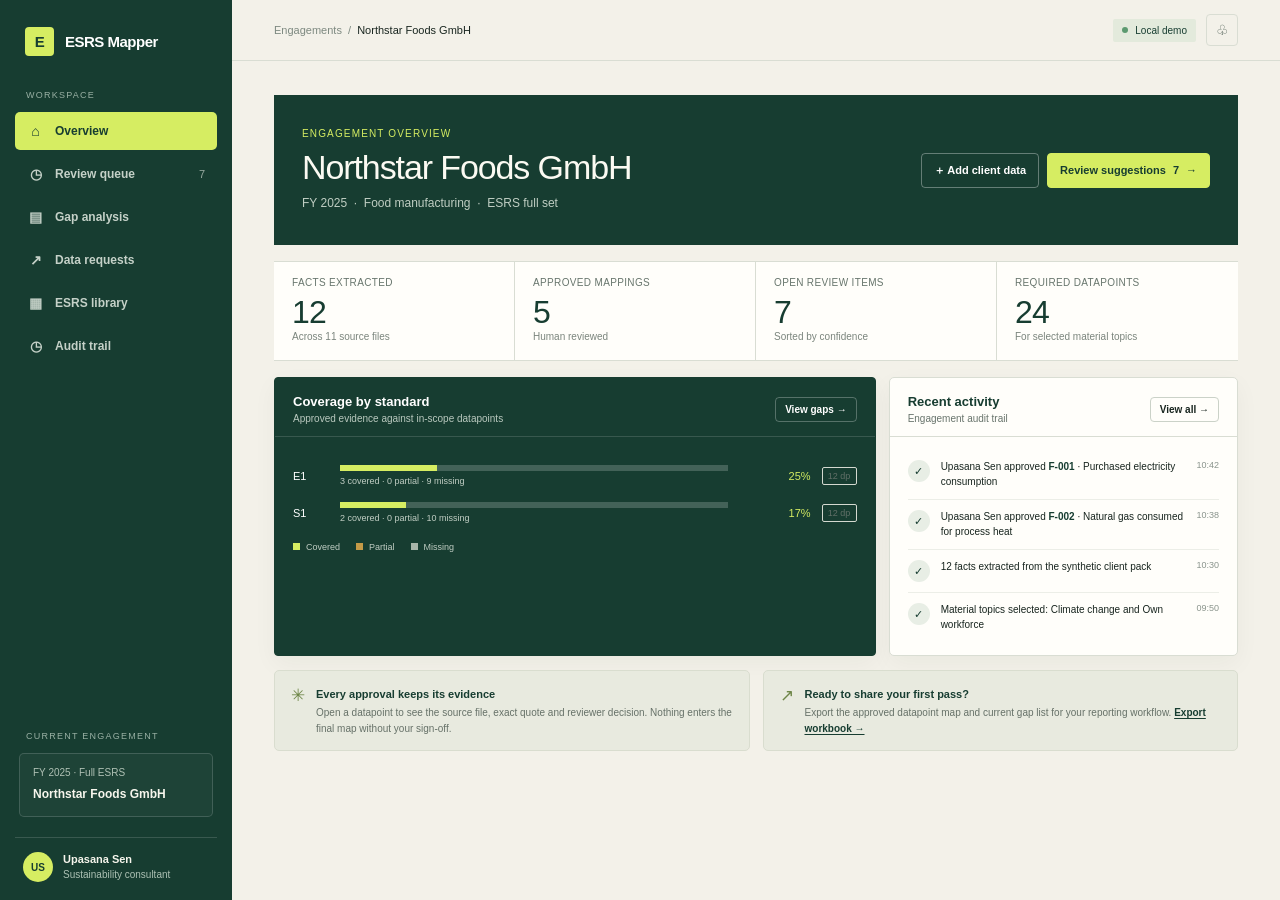
==== commit 115c3b3e: "Personalize mapper reviewer identity" ====
--- a/projects/esrs-datapoint-mapper/index.html
+++ b/projects/esrs-datapoint-mapper/index.html
@@ -51,7 +51,7 @@
 <button data-page="library"><span class="ico">▦</span>ESRS library</button>
 <button data-page="activity"><span class="ico">◷</span>Audit trail</button>
 </nav>
-<div class="side-bottom"><div class="eyebrow" style="padding-top:25px">Current engagement</div><div class="engagement-mini"><small>FY 2025 · Full ESRS</small><strong>Northstar Foods GmbH</strong></div><div class="profile"><div class="avatar">AS</div><div><b>Alex Smith</b><small>Senior consultant</small></div></div></div>
+<div class="side-bottom"><div class="eyebrow" style="padding-top:25px">Current engagement</div><div class="engagement-mini"><small>FY 2025 · Full ESRS</small><strong>Northstar Foods GmbH</strong></div><div class="profile"><div class="avatar">US</div><div><b>Upasana Sen</b><small>Sustainability consultant</small></div></div></div>
 </aside>
 <main class="main"><header class="topbar"><div class="crumb">Engagements&nbsp; / &nbsp;<b>Northstar Foods GmbH</b></div><div class="top-actions"><span class="tag">Local demo</span><button class="iconbtn" title="Notifications">♧</button></div></header>
 <div class="content">
@@ -67,7 +67,7 @@
 <section class="page" id="page-gaps"><div class="pagehead"><div><div class="kicker">Materiality-scoped</div><h1>Gap analysis</h1><div class="sub">Required disclosures compared with approved evidence for FY 2025.</div></div><div class="buttons"><button class="btn" onclick="exportData()">↓ Export map & gaps</button><button class="btn primary" onclick="showPage('requests')">Create data requests →</button></div></div><div class="card"><div class="panelhead"><div><h2>Material topics</h2><p>Select the outcome of the client's double materiality assessment to scope required datapoints.</p></div><span class="helper">Changes save automatically</span></div><div class="topicgrid" id="topicGrid"></div></div><div style="height:14px"></div><div class="card"><div class="toolbar"><select class="select" id="gapStatusFilter" onchange="renderGaps()"><option value="all">All statuses</option><option value="missing">Missing</option><option value="partial">Partial</option><option value="covered">Covered</option></select><select class="select" id="gapStandardFilter" onchange="renderGaps()"><option value="all">All standards</option><option>E1</option><option>S1</option></select><input class="search" id="gapSearch" placeholder="Search datapoints…" oninput="renderGaps()"></div><div class="tablewrap"><table class="table"><thead><tr><th>Datapoint</th><th>Requirement</th><th>Standard</th><th>Status</th><th>Approved evidence</th><th></th></tr></thead><tbody id="gapRows"></tbody></table></div></div></section>
 <section class="page" id="page-requests"><div class="pagehead"><div><div class="kicker">Client follow-up</div><h1>Data requests</h1><div class="sub">Plain-language questions for the teams who own the missing information.</div></div><div class="buttons"><button class="btn" onclick="copyRequests()">▣ Copy all requests</button><button class="btn primary" onclick="exportRequests()">↓ Export requests</button></div></div><div class="card"><div class="panelhead"><div><h2>Open requests by function</h2><p>Generated from missing and partial material datapoints.</p></div><span class="tag">Based on gap analysis</span></div><div id="requestsList"></div></div></section>
 <section class="page" id="page-library"><div class="pagehead"><div><div class="kicker">Reference data</div><h1>ESRS datapoint library</h1><div class="sub">Prototype subset for E1 Climate change and S1 Own workforce.</div></div><div class="buttons"><span class="tag">Library · demo v1</span></div></div><div class="card"><div class="toolbar"><input class="search" id="librarySearch" placeholder="Search ID, name or disclosure…" oninput="renderLibrary()"><select class="select" id="libraryStd" onchange="renderLibrary()"><option value="all">All standards</option><option>E1</option><option>S1</option></select><span class="helper" id="libraryCount" style="margin-left:auto"></span></div><div class="tablewrap"><table class="table"><thead><tr><th>Datapoint ID</th><th>Name</th><th>Disclosure requirement</th><th>Standard</th><th>Type</th><th>Required when material</th></tr></thead><tbody id="libraryRows"></tbody></table></div></div></section>
-<section class="page" id="page-activity"><div class="pagehead"><div><div class="kicker">Traceability</div><h1>Audit trail</h1><div class="sub">Every suggestion and reviewer decision is recorded with its evidence and timestamp.</div></div><div class="buttons"><button class="btn" onclick="exportAudit()">↓ Export audit trail</button></div></div><div class="card"><div class="panelhead"><div><h2>Engagement events</h2><p>Reviewer: Alex Smith · Local prototype session</p></div><span class="helper" id="activityCount"></span></div><div class="panelbody"><div class="activity" id="allActivity"></div></div></div></section>
+<section class="page" id="page-activity"><div class="pagehead"><div><div class="kicker">Traceability</div><h1>Audit trail</h1><div class="sub">Every suggestion and reviewer decision is recorded with its evidence and timestamp.</div></div><div class="buttons"><button class="btn" onclick="exportAudit()">↓ Export audit trail</button></div></div><div class="card"><div class="panelhead"><div><h2>Engagement events</h2><p>Reviewer: Upasana Sen · Local prototype session</p></div><span class="helper" id="activityCount"></span></div><div class="panelbody"><div class="activity" id="allActivity"></div></div></div></section>
 </div></main></div>
 <div class="modalback" id="modal"><div class="modal"><div class="modalhead"><h2 id="modalTitle">Edit mapping</h2><button class="iconbtn" onclick="closeModal()">✕</button></div><div class="modalbody" id="modalBody"></div><div class="modalfoot" id="modalFoot"></div></div></div><div id="toast" class="toast"></div>
 <script>
@@ -113,7 +113,7 @@
 ];
 let state=loadState();let selectedFact=null;let currentPage='overview';
 const topics=[{id:'E1',name:'Climate change',standard:'E1'},{id:'S1',name:'Own workforce',standard:'S1'}];
-function loadState(){try{let s=JSON.parse(localStorage.getItem('esrs-demo-state'));if(s&&s.facts&&s.events)return s}catch(e){}return{facts:initialFacts,events:[{text:'Alex Smith approved <b>F-001</b> · Purchased electricity consumption',time:'10:42'},{text:'Alex Smith approved <b>F-002</b> · Natural gas consumed for process heat',time:'10:38'},{text:'12 facts extracted from the synthetic client pack',time:'10:30'},{text:'Material topics selected: Climate change and Own workforce',time:'09:50'}],material:['E1','S1']}}
+function loadState(){try{let s=JSON.parse(localStorage.getItem('esrs-demo-state'));if(s&&s.facts&&s.events){s.events=s.events.map(e=>({...e,text:e.text.replaceAll('Alex Smith','Upasana Sen')}));s.facts=s.facts.map(f=>({...f,reviewer:f.reviewer==='Alex Smith'?'Upasana Sen':f.reviewer}));return s}}catch(e){}return{facts:initialFacts,events:[{text:'Upasana Sen approved <b>F-001</b> · Purchased electricity consumption',time:'10:42'},{text:'Upasana Sen approved <b>F-002</b> · Natural gas consumed for process heat',time:'10:38'},{text:'12 facts extracted from the synthetic client pack',time:'10:30'},{text:'Material topics selected: Climate change and Own workforce',time:'09:50'}],material:['E1','S1']}}
 function persist(){localStorage.setItem('esrs-demo-state',JSON.stringify(state))}function esc(s){return String(s??'').replace(/[&<>"']/g,c=>({'&':'&amp;','<':'&lt;','>':'&gt;','"':'&quot;',"'":'&#39;'}[c]))}function confidenceVal(x){return {Low:0,Medium:1,High:2}[x]??1}function dpFor(f){return points.filter(p=>p.standard===f.standard)}function inScope(p){return state.material.includes(p.standard)}function mappings(){return state.facts.filter(f=>f.status==='approved')}
 function statusFor(p){let matches=mappings().filter(f=>f.selectedPoint===p.id);if(!matches.length)return'missing';if(matches.some(f=>f.period.includes('2025')||f.period.includes('31 Dec 2025')))return'covered';return'partial'}
 function heuristicMatch(f,p){let d=(f.description+' '+f.source).toLowerCase(),n=p.name.toLowerCase();if(p.id==='E1-5_01')return /energy|electricity|gas/.test(d);if(p.id==='E1-5_02')return /gas|fossil/.test(d);if(p.id==='E1-5_03')return /electricity/.test(d);if(p.id==='E1-6_01')return /scope 1|gross scope 1/.test(d);if(p.id==='E1-1_01')return /transition plan/.test(d);if(p.id==='S1-6_01'||p.id==='S1-6_02')return /employees|headcount|gender/.test(d);if(p.id==='S1-6_04')return /contract/.test(d);if(p.id==='S1-8_01')return /collective bargaining/.test(d);if(p.id==='S1-14_01')return /injury|ltifr/.test(d);if(p.id==='S1-13_01')return /training|performance|review/.test(d);return n.split(' ').some(w=>w.length>5&&d.includes(w))}
@@ -126,20 +126,20 @@
 function renderReview(){let q=(document.getElementById('reviewSearch')?.value||'').toLowerCase(),c=document.getElementById('confidenceFilter')?.value||'all',st=document.getElementById('standardFilter')?.value||'all';let fs=state.facts.filter(f=>f.status==='suggested'&&(c==='all'||f.confidence===c)&&(st==='all'||f.standard===st)&&(!q||(f.description+' '+f.source+' '+f.value).toLowerCase().includes(q))).sort((a,b)=>confidenceVal(a.confidence)-confidenceVal(b.confidence));if(!selectedFact||!fs.find(f=>f.id===selectedFact))selectedFact=fs[0]?.id||null;document.getElementById('reviewRows').innerHTML=fs.map(f=>`<tr onclick="selectFact('${f.id}')" style="cursor:pointer;${selectedFact===f.id?'background:#f3f8f4':''}"><td><div class="fact-title">${esc(f.description)}</div><div class="muted">${esc(f.value)} ${esc(f.unit)} · ${esc(f.period)}</div></td><td><div class="fact-title">${esc(f.selectedPoint||defaultPoint(f)?.id||'Unmapped')}</div><div class="muted">${esc((pointById(f.selectedPoint||defaultPoint(f)?.id)||{}).name||'No suitable suggestion')}</div></td><td><span class="pill ${f.confidence.toLowerCase()}">${esc(f.confidence)}</span></td><td><div class="rowactions"><button class="roundbtn" title="Approve" onclick="event.stopPropagation();decide('${f.id}','approved')">✓</button><button class="roundbtn" title="Edit" onclick="event.stopPropagation();editFact('${f.id}')">✎</button><button class="roundbtn" title="Reject" onclick="event.stopPropagation();decide('${f.id}','rejected')">×</button></div></td></tr>`).join('')||'<tr><td colspan="4" class="empty">No facts need review. Add a client CSV or revisit the synthetic pack.</td></tr>';document.getElementById('reviewFootCount').textContent=`${fs.length} fact${fs.length===1?'':'s'} awaiting a decision`;renderEvidence()}
 function pointById(id){return points.find(p=>p.id===id)}function defaultPoint(f){if(f.unmapped)return undefined;return pointById(f.suggestions?.[0]?.id)||pointById(f.recommendedId)}function selectFact(id){selectedFact=id;renderReview()}function renderEvidence(){let box=document.getElementById('evidencePane'),f=state.facts.find(x=>x.id===selectedFact);if(!f){box.innerHTML='<div class="empty">Select a fact to view evidence.</div>';return}let sugg=f.suggestions||[{id:f.selectedPoint||defaultPoint(f)?.id,confidence:f.confidence,rationale:f.rationale},...dpFor(f).filter(p=>p.id!==f.selectedPoint&&p.id!==defaultPoint(f)?.id).slice(0,2).map(p=>({id:p.id,confidence:'Low',rationale:'Related datapoint in the same standard; confirm whether the evidence meets this disclosure.'}))];box.innerHTML=`<h3>Source evidence</h3><div class="fact-title">${esc(f.description)}</div><div class="muted">${esc(f.value)} ${esc(f.unit)} · ${esc(f.period)}</div><div class="sourcebox"><div class="quote">“${esc(f.quote)}”</div><div class="src">${esc(f.source)} &nbsp;·&nbsp; ${esc(f.location)}</div></div><div class="meta"><div><small>Entity</small><b>${esc(f.entity)}</b></div><div><small>Fact ID</small><b>${esc(f.id)}</b></div></div><h3 style="margin-top:18px">Suggested datapoints</h3>${sugg.length?sugg.slice(0,3).map((s,i)=>{let p=pointById(s.id);return`<div class="suggestion ${i===0?'selected':''}"><div class="shead"><b>${esc(s.id||'Unmapped')} · ${esc(p?.name||'Unmapped')}</b><span class="pill ${(s.confidence||f.confidence).toLowerCase()}">${esc(s.confidence||f.confidence)}</span></div><p>${esc(s.rationale||f.rationale)}</p><button class="btn small" style="margin-top:9px" onclick="chooseSuggestion('${f.id}','${esc(s.id||'')}')">Use this mapping</button></div>`}).join(''):'<div class="sourcebox"><b>No mapping suggested</b><div class="muted">Choose a datapoint manually before approval. This imported fact has not been mapped.</div></div>'}<div class="helper" style="margin-top:13px">Prototype suggestions are deterministic demo data, not generated by a live model.</div><div class="reviewfoot" style="padding:14px 0 0;margin-top:14px"><button class="btn small" onclick="decide('${f.id}','rejected')">Reject</button><div style="display:flex;gap:6px"><button class="btn small" onclick="editFact('${f.id}')">Edit mapping</button><button class="btn small primary" onclick="decide('${f.id}','approved')">✓ Approve</button></div></div>`}
 function chooseSuggestion(fid,pid){let f=state.facts.find(x=>x.id===fid);if(!f)return;f.selectedPoint=pid;f.rationale=(f.suggestions||[]).find(s=>s.id===pid)?.rationale||f.rationale;toast('Mapping selected');renderReview()}
-function decide(fid,status){let f=state.facts.find(x=>x.id===fid);if(!f)return;if(status==='approved'&&!f.selectedPoint)f.selectedPoint=defaultPoint(f)?.id;if(status==='approved'&&!f.selectedPoint){toast('This fact is unmapped. Choose a datapoint first.');return}f.status=status;f.reviewer='Alex Smith';f.date=new Date().toLocaleString();state.events.unshift({text:`Alex Smith ${status==='approved'?'approved':'rejected'} <b>${esc(f.id)}</b> · ${esc(f.description)}`,time:new Date().toLocaleTimeString([],{hour:'2-digit',minute:'2-digit'})});selectedFact=null;refresh();toast(status==='approved'?'Mapping approved and logged':'Suggestion rejected and logged')}
-function editFact(fid){let f=state.facts.find(x=>x.id===fid);let options=dpFor(f).map(p=>`<option value="${p.id}" ${(f.selectedPoint||defaultPoint(f)?.id)===p.id?'selected':''}>${p.id} · ${p.name}</option>`).join('');openModal('Edit mapping',`<div class="field"><label>Extracted fact</label><div class="sourcebox" style="margin:0"><b>${esc(f.description)}</b><div class="muted">${esc(f.value)} ${esc(f.unit)} · ${esc(f.period)}</div></div></div><div class="field"><label>ESRS datapoint</label><select id="editPoint">${options}<option value="">Unmapped</option></select></div><div class="field"><label>Review note</label><textarea id="editNote">${esc(f.rationale)}</textarea></div><div class="helper">Your decision is attached to Alex Smith and timestamped in the audit trail.</div>`,`<button class="btn" onclick="closeModal()">Cancel</button><button class="btn primary" onclick="saveEdit('${fid}')">Save & approve</button>`)}
+function decide(fid,status){let f=state.facts.find(x=>x.id===fid);if(!f)return;if(status==='approved'&&!f.selectedPoint)f.selectedPoint=defaultPoint(f)?.id;if(status==='approved'&&!f.selectedPoint){toast('This fact is unmapped. Choose a datapoint first.');return}f.status=status;f.reviewer='Upasana Sen';f.date=new Date().toLocaleString();state.events.unshift({text:`Upasana Sen ${status==='approved'?'approved':'rejected'} <b>${esc(f.id)}</b> · ${esc(f.description)}`,time:new Date().toLocaleTimeString([],{hour:'2-digit',minute:'2-digit'})});selectedFact=null;refresh();toast(status==='approved'?'Mapping approved and logged':'Suggestion rejected and logged')}
+function editFact(fid){let f=state.facts.find(x=>x.id===fid);let options=dpFor(f).map(p=>`<option value="${p.id}" ${(f.selectedPoint||defaultPoint(f)?.id)===p.id?'selected':''}>${p.id} · ${p.name}</option>`).join('');openModal('Edit mapping',`<div class="field"><label>Extracted fact</label><div class="sourcebox" style="margin:0"><b>${esc(f.description)}</b><div class="muted">${esc(f.value)} ${esc(f.unit)} · ${esc(f.period)}</div></div></div><div class="field"><label>ESRS datapoint</label><select id="editPoint">${options}<option value="">Unmapped</option></select></div><div class="field"><label>Review note</label><textarea id="editNote">${esc(f.rationale)}</textarea></div><div class="helper">Your decision is attached to Upasana Sen and timestamped in the audit trail.</div>`,`<button class="btn" onclick="closeModal()">Cancel</button><button class="btn primary" onclick="saveEdit('${fid}')">Save & approve</button>`)}
 function saveEdit(fid){let f=state.facts.find(x=>x.id===fid),pid=document.getElementById('editPoint').value;if(!pid){closeModal();toast('Set this fact aside as unmapped');return}f.selectedPoint=pid;f.rationale=document.getElementById('editNote').value;closeModal();decide(fid,'approved')}
 function renderTopics(){document.getElementById('topicGrid').innerHTML=topics.map(t=>`<label class="topic"><input type="checkbox" ${state.material.includes(t.id)?'checked':''} onchange="toggleTopic('${t.id}',this.checked)"><span><b>${t.name}</b><small>${t.standard} · ${points.filter(p=>p.standard===t.standard).length} prototype datapoints</small></span></label>`).join('')}
-function toggleTopic(id,on){state.material=on?[...new Set([...state.material,id])]:state.material.filter(x=>x!==id);state.events.unshift({text:`Alex Smith ${on?'added':'removed'} material topic <b>${id}</b>`,time:new Date().toLocaleTimeString([],{hour:'2-digit',minute:'2-digit'})});refresh();renderTopics()}
+function toggleTopic(id,on){state.material=on?[...new Set([...state.material,id])]:state.material.filter(x=>x!==id);state.events.unshift({text:`Upasana Sen ${on?'added':'removed'} material topic <b>${id}</b>`,time:new Date().toLocaleTimeString([],{hour:'2-digit',minute:'2-digit'})});refresh();renderTopics()}
 function renderGaps(){let st=document.getElementById('gapStatusFilter')?.value||'all',std=document.getElementById('gapStandardFilter')?.value||'all',q=(document.getElementById('gapSearch')?.value||'').toLowerCase();let ps=points.filter(p=>inScope(p)&&(st==='all'||statusFor(p)===st)&&(std==='all'||p.standard===std)&&(!q||(p.id+' '+p.name+' '+p.dr).toLowerCase().includes(q)));document.getElementById('gapRows').innerHTML=ps.map(p=>{let matched=mappings().filter(f=>f.selectedPoint===p.id);return`<tr><td><div class="fact-title">${p.id}</div><div class="muted">${p.name}</div></td><td>${p.dr}</td><td><span class="std-chip">${p.standard}</span></td><td>${statusLabel(statusFor(p))}</td><td>${matched.length?matched.map(f=>`<span class="filetag">${esc(f.id)} · ${esc(f.source)}</span>`).join('<br>'):'<span class="muted">No approved evidence</span>'}</td><td><button class="btn small" onclick="${matched.length?`showFactEvidence('${matched[0].id}')`:`makeRequest('${p.id}')`}">${matched.length?'View evidence':'Request data'}</button></td></tr>`}).join('')||'<tr><td colspan="6" class="empty">No datapoints in scope. Select a material topic above.</td></tr>'}
-function showFactEvidence(fid){let f=state.facts.find(x=>x.id===fid);openModal('Approved source evidence',`<div class="fact-title">${esc(f.description)}</div><div class="sourcebox"><div class="quote">“${esc(f.quote)}”</div><div class="src">${esc(f.source)} · ${esc(f.location)}</div></div><div class="meta"><div><small>Datapoint</small><b>${esc(f.selectedPoint||'Related mapping')}</b></div><div><small>Reviewed by</small><b>${esc(f.reviewer||'Alex Smith')}</b></div><div><small>Decision timestamp</small><b>${esc(f.date)}</b></div><div><small>Source period</small><b>${esc(f.period)}</b></div></div>`,`<button class="btn" onclick="closeModal()">Close</button>`)}
+function showFactEvidence(fid){let f=state.facts.find(x=>x.id===fid);openModal('Approved source evidence',`<div class="fact-title">${esc(f.description)}</div><div class="sourcebox"><div class="quote">“${esc(f.quote)}”</div><div class="src">${esc(f.source)} · ${esc(f.location)}</div></div><div class="meta"><div><small>Datapoint</small><b>${esc(f.selectedPoint||'Related mapping')}</b></div><div><small>Reviewed by</small><b>${esc(f.reviewer||'Upasana Sen')}</b></div><div><small>Decision timestamp</small><b>${esc(f.date)}</b></div><div><small>Source period</small><b>${esc(f.period)}</b></div></div>`,`<button class="btn" onclick="closeModal()">Close</button>`)}
 const funcs={'E1':'Facilities / Sustainability','S1':'Human Resources'};function requestText(p){if(p.standard==='E1')return `Please provide the FY 2025 information supporting “${p.name}” for Northstar Foods GmbH. Include the reporting boundary, calculation method, units and source records (for example utility bills, meter data or the approved climate plan).`;return `Please provide the FY 2025 information supporting “${p.name}” for Northstar Foods GmbH. Include the employee population and reporting date, definitions used, and the underlying HR or EHS source records.`}
-function renderRequests(){let ps=points.filter(p=>inScope(p)&&['missing','partial'].includes(statusFor(p)));let groups={};ps.forEach(p=>{let k=funcs[p.standard]||'Client team';(groups[k]??=[]).push(p)});let html=Object.entries(groups).map(([fn,arr])=>`<div class="requestcard"><div><h3>${esc(fn)} <span class="std-chip">${arr.length} requests</span></h3><p>${arr.map(p=>p.id).join(' · ')}</p></div><button class="btn small" onclick="copyFunction('${esc(fn)}')">▣ Copy</button></div><div style="padding:0 15px 7px">${arr.map(p=>`<div class="sourcebox"><div style="display:flex;justify-content:space-between"><b style="font-size:11px">${p.id} · ${esc(p.name)}</b>${statusLabel(statusFor(p))}</div><div class="quote" style="font:400 11px/1.5 'DM Sans';margin-top:8px">${esc(requestText(p))}</div></div>`).join('')}</div>`).join('');document.getElementById('requestsList').innerHTML=html||'<div class="empty">All in-scope datapoints are covered. No open data requests.</div>'}
+function renderRequests(){let ps=points.filter(p=>inScope(p)&&['missing','partial'].includes(statusFor(p)));let groups={};ps.forEach(p=>{let k=funcs[p.standard]||'Client team';(groups[k]??=[]).push(p)});let html=Object.entries(groups).map(([fn,arr])=>`<div class="requestcard"><div><h3>${esc(fn)} <span class="std-chip">${arr.length} requests</span></h3><p>${arr.map(p=>p.id).join(' · ')}</p></div><button class="btn small" onclick="copyFunction('${esc(fn)}')">▣ Copy</button></div><div style="padding:0 15px 7px">${arr.map(p=>`<div class="sourcebox"><div style="display:flex;justify-content:space-between"><b style="font-size:11px">${p.id} · ${esc(p.name)}</b>${statusLabel(statusFor(p))}</div><div class="quote" style="font:400 11px/1.5 var(--sans);margin-top:8px">${esc(requestText(p))}</div></div>`).join('')}</div>`).join('');document.getElementById('requestsList').innerHTML=html||'<div class="empty">All in-scope datapoints are covered. No open data requests.</div>'}
 function makeRequest(id){let p=pointById(id);openModal('Client data request',`<div class="field"><label>Send to</label><select id="reqTo"><option>${funcs[p.standard]||'Client team'}</option><option>Finance</option><option>Human Resources</option><option>Facilities</option><option>Procurement</option></select></div><div class="field"><label>Request</label><textarea id="reqText" rows="4">${esc(requestText(p))}</textarea></div><div class="helper">Draft request based on ${p.id} · ${p.name}. Copy it into your engagement email or data request tracker.</div>`,`<button class="btn" onclick="closeModal()">Close</button><button class="btn primary" onclick="navigator.clipboard?.writeText(document.getElementById('reqText').value);closeModal();toast('Request copied')">Copy request</button>`)}
 function copyFunction(fn){let ps=points.filter(p=>inScope(p)&&['missing','partial'].includes(statusFor(p))&&(funcs[p.standard]||'Client team')===fn),t=ps.map(p=>`${p.id} — ${requestText(p)}`).join('\n\n');navigator.clipboard?.writeText(t);toast('Requests copied for '+fn)}function copyRequests(){let ps=points.filter(p=>inScope(p)&&['missing','partial'].includes(statusFor(p))),t=ps.map(p=>`${funcs[p.standard]} | ${p.id} — ${requestText(p)}`).join('\n\n');navigator.clipboard?.writeText(t);toast('All open requests copied')}
 function renderLibrary(){let q=(document.getElementById('librarySearch')?.value||'').toLowerCase(),s=document.getElementById('libraryStd')?.value||'all',ps=points.filter(p=>(s==='all'||p.standard===s)&&(!q||(p.id+' '+p.name+' '+p.dr).toLowerCase().includes(q)));document.getElementById('libraryCount').textContent=`${ps.length} datapoints · demo subset`;document.getElementById('libraryRows').innerHTML=ps.map(p=>`<tr><td><b>${p.id}</b></td><td>${p.name}</td><td>${p.dr}</td><td><span class="std-chip">${p.standard}</span></td><td>${p.type}</td><td>${p.material?'Materiality-dependent':'Always required'}</td></tr>`).join('')}
 function renderActivity(){document.getElementById('activityCount').textContent=`${state.events.length} events`;document.getElementById('allActivity').innerHTML=state.events.map(e=>`<div class="act"><span class="acticon">✓</span><p>${e.text}</p><small>${e.time}</small></div>`).join('')||'<div class="empty">No audit events yet</div>'}
-function exportData(){let rows=[['Record type','ID','Standard','Datapoint / fact','Value','Unit','Period','Entity','Source file','Source location','Source quote','Status','Reviewer','Decision timestamp','Rationale']];for(const p of points.filter(inScope)){let matches=mappings().filter(f=>f.selectedPoint===p.id);if(!matches.length)rows.push(['Gap',p.id,p.standard,p.name,'','','','','','','',statusFor(p),'','','']);else matches.forEach(f=>rows.push(['Map',p.id,p.standard,p.name,f.value,f.unit,f.period,f.entity,f.source,f.location,f.quote,'approved',f.reviewer||'Alex Smith',f.date,f.rationale]))}downloadCSV('northstar-esrs-map-and-gaps.csv',rows);toast('Map and gap list exported as Excel-ready CSV')}
+function exportData(){let rows=[['Record type','ID','Standard','Datapoint / fact','Value','Unit','Period','Entity','Source file','Source location','Source quote','Status','Reviewer','Decision timestamp','Rationale']];for(const p of points.filter(inScope)){let matches=mappings().filter(f=>f.selectedPoint===p.id);if(!matches.length)rows.push(['Gap',p.id,p.standard,p.name,'','','','','','','',statusFor(p),'','','']);else matches.forEach(f=>rows.push(['Map',p.id,p.standard,p.name,f.value,f.unit,f.period,f.entity,f.source,f.location,f.quote,'approved',f.reviewer||'Upasana Sen',f.date,f.rationale]))}downloadCSV('northstar-esrs-map-and-gaps.csv',rows);toast('Map and gap list exported as Excel-ready CSV')}
 function exportRequests(){let ps=points.filter(p=>inScope(p)&&['missing','partial'].includes(statusFor(p)));downloadCSV('northstar-data-requests.csv',[['Function','Datapoint ID','Requirement','Status','Request'],...ps.map(p=>[funcs[p.standard],p.id,p.name,statusFor(p),requestText(p)])]);toast('Data requests exported')}
 function exportAudit(){downloadCSV('northstar-audit-trail.csv',[['Event','Time'],...state.events.map(e=>[e.text.replace(/<[^>]*>/g,''),e.time])]);toast('Audit trail exported')}
 function downloadCSV(filename,rows){let csv=rows.map(r=>r.map(v=>'"'+String(v??'').replace(/"/g,'""')+'"').join(',')).join('\r\n'),blob=new Blob(['\ufeff'+csv],{type:'text/csv;charset=utf-8'}),a=document.createElement('a');a.href=URL.createObjectURL(blob);a.download=filename;a.click();URL.revokeObjectURL(a.href)}
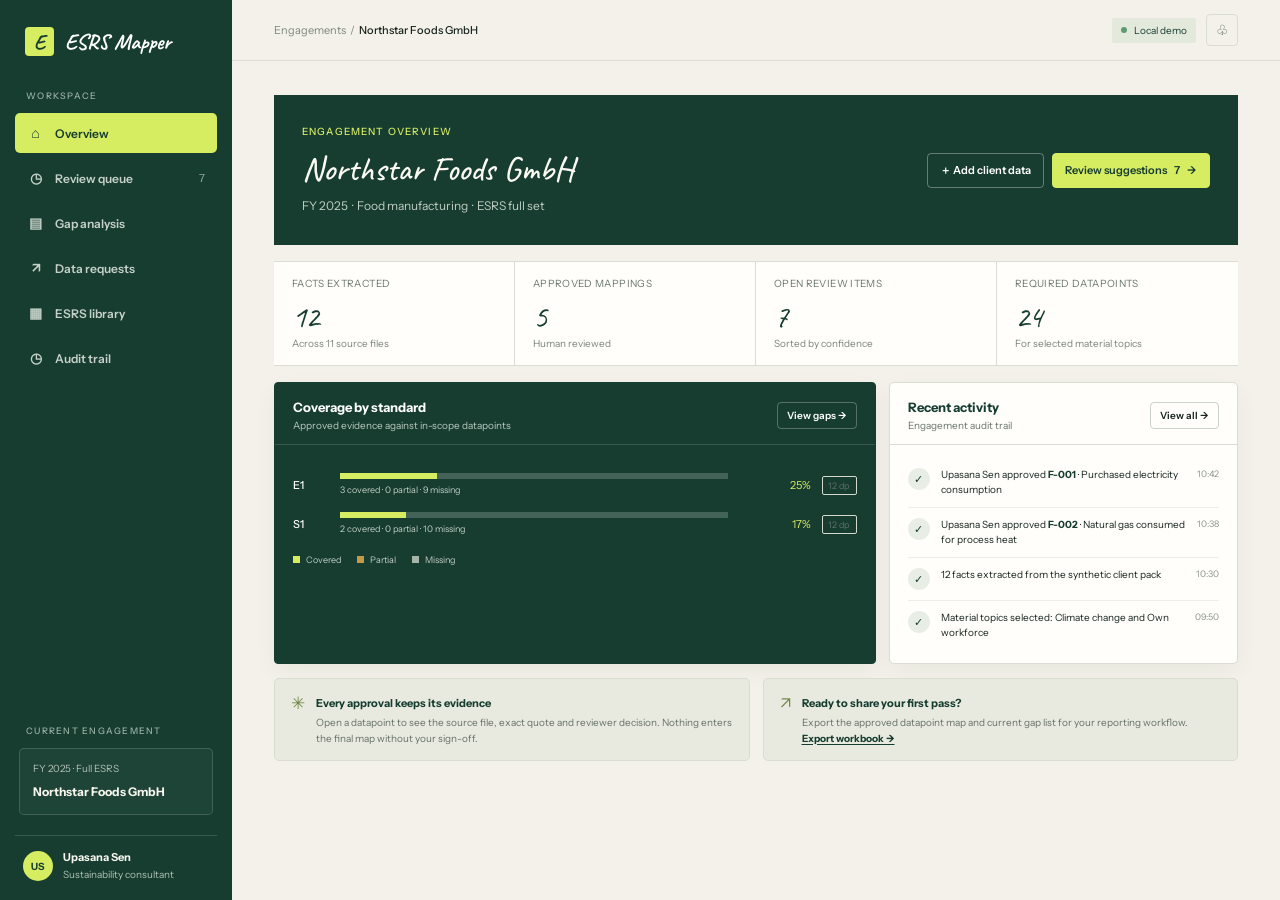
==== commit 283c59c9: "Match ESRS mapper fonts to portfolio homepage Updated font styles and added preconnect links for Goo" ====
--- a/projects/esrs-datapoint-mapper/index.html
+++ b/projects/esrs-datapoint-mapper/index.html
@@ -2,8 +2,11 @@
 <html lang="en">
 <head>
 <meta charset="utf-8"><meta name="viewport" content="width=device-width,initial-scale=1"><title>ESRS Mapper · Northstar Foods</title>
+<link rel="preconnect" href="https://fonts.googleapis.com">
+<link rel="preconnect" href="https://fonts.gstatic.com" crossorigin>
+<link href="https://fonts.googleapis.com/css2?family=Caveat:wght@400;500;600;700&family=Instrument+Sans:wght@400;500;600;700&display=swap" rel="stylesheet">
 <style>
-:root{--ink:#18251f;--muted:#68746c;--paper:#f3f1e9;--panel:#fffefa;--line:#d9ddd3;--forest:#173d31;--forest2:#255443;--acid:#d6ed62;--sage:#8fa99b;--mint:#e8eee5;--amber:#9a6419;--amberbg:#f4ebd5;--red:#994c3b;--redbg:#f6e8e2;--blue:#40647a;--bluebg:#e6edf0;--shadow:0 8px 24px rgba(24,37,31,.045);--mono:var(--sans);--sans:-apple-system,BlinkMacSystemFont,'SF Pro Text','SF Pro Display','Helvetica Neue',Arial,sans-serif;--display:var(--sans)}
+:root{--ink:#18251f;--muted:#68746c;--paper:#f3f1e9;--panel:#fffefa;--line:#d9ddd3;--forest:#173d31;--forest2:#255443;--acid:#d6ed62;--sage:#8fa99b;--mint:#e8eee5;--amber:#9a6419;--amberbg:#f4ebd5;--red:#994c3b;--redbg:#f6e8e2;--blue:#40647a;--bluebg:#e6edf0;--shadow:0 8px 24px rgba(24,37,31,.045);--mono:var(--sans);--sans:'Instrument Sans',-apple-system,BlinkMacSystemFont,'SF Pro Text','SF Pro Display','Helvetica Neue',Arial,sans-serif;--display:var(--sans)}
 *{box-sizing:border-box}body{margin:0;background:var(--paper);color:var(--ink);font:14px var(--sans);-webkit-font-smoothing:antialiased}button,input,select,textarea{font:inherit}button{cursor:pointer}a{color:inherit}.app{min-height:100vh}.sidebar{position:fixed;inset:0 auto 0 0;width:232px;background:var(--forest);color:#f7f6ed;padding:24px 15px 18px;display:flex;flex-direction:column;z-index:2}.brand{display:flex;align-items:center;gap:11px;padding:3px 10px 34px;font:700 15px var(--display);letter-spacing:-.5px;color:#fff}.brandmark{width:29px;height:29px;border-radius:4px;background:var(--acid);color:var(--forest);display:grid;place-items:center;font:800 15px var(--display)}.eyebrow{font:500 9px var(--mono);text-transform:uppercase;letter-spacing:1.25px;color:#99b0a4;padding:0 11px 12px}.nav{display:grid;gap:5px}.nav button{border:0;background:transparent;color:#c5d1c8;text-align:left;border-radius:5px;padding:11px 12px;display:flex;align-items:center;gap:11px;font-size:12px;font-weight:600;transition:background .18s,color .18s}.nav button:hover{background:#ffffff10;color:#fff}.nav button.active{background:var(--acid);color:var(--forest)}.nav .ico{width:17px;text-align:center;font-size:14px}.nav .count{margin-left:auto;font:11px var(--mono);color:inherit;opacity:.72}.side-bottom{margin-top:auto}.engagement-mini{border:1px solid #ffffff28;border-radius:5px;padding:13px;margin:0 4px 20px;background:#ffffff08}.engagement-mini small{display:block;color:#b0c1b5;font:10px var(--mono);margin-bottom:7px}.engagement-mini strong{font-size:12px;line-height:1.4}.profile{padding:14px 8px 0;border-top:1px solid #ffffff25;display:flex;align-items:center;gap:10px}.avatar{width:30px;height:30px;border-radius:50%;background:var(--acid);color:var(--forest);display:grid;place-items:center;font:700 10px var(--mono)}.profile b{font-size:11px;display:block}.profile small{color:#adc1b4;font-size:10px}.main{margin-left:232px;min-height:100vh}.topbar{height:61px;display:flex;align-items:center;justify-content:space-between;padding:0 42px;background:var(--paper);border-bottom:1px solid var(--line)}.crumb{font:11px var(--mono);color:#7d8980}.crumb b{color:var(--ink);font-weight:500}.top-actions{display:flex;gap:10px;align-items:center}.tag{border-radius:2px;padding:6px 9px;font:10px var(--mono);background:#e3eadc;color:var(--forest);display:inline-flex;align-items:center;gap:7px}.tag:before{content:'';width:6px;height:6px;border-radius:50%;background:#5c9a70}.iconbtn{border:1px solid var(--line);background:transparent;border-radius:4px;width:32px;height:32px;color:#516057}.content{max-width:1480px;margin:auto;padding:34px 42px 60px}.pagehead{display:flex;justify-content:space-between;align-items:flex-end;margin-bottom:24px;padding:2px 0 19px;border-bottom:1px solid var(--line);position:relative}.pagehead:after{content:'';position:absolute;bottom:-1px;left:0;width:58px;height:3px;background:var(--forest)}.kicker{color:#637f56;font:500 10px var(--mono);text-transform:uppercase;letter-spacing:1.15px;margin-bottom:9px}.pagehead h1{font:600 29px var(--display);letter-spacing:-1.1px;margin:0;color:var(--forest)}.sub{color:var(--muted);font-size:12px;margin-top:7px;line-height:1.55}.buttons{display:flex;gap:8px}.btn{padding:9px 12px;border-radius:4px;border:1px solid #cbd2c8;background:transparent;color:var(--ink);font-weight:600;font-size:11px;display:inline-flex;align-items:center;gap:7px;transition:background .16s,border-color .16s,transform .16s}.btn:hover{border-color:var(--forest);background:#fffefa}.btn.primary{background:var(--forest);border-color:var(--forest);color:#fff}.btn.primary:hover{background:var(--forest2)}.btn.small{padding:6px 9px;font-size:10px}.btn.ghost{border-color:transparent;background:transparent;color:var(--muted)}.grid{display:grid;gap:13px}.stats{grid-template-columns:repeat(4,1fr);margin-bottom:15px}.card{background:var(--panel);border:1px solid var(--line);border-radius:5px;box-shadow:var(--shadow)}.stat{padding:16px 17px 15px;position:relative;min-height:112px;border-top:2px solid var(--forest)}.stat:nth-child(3){border-top-color:#b48a3c}.stat .label{font:10px var(--mono);color:#68766d;text-transform:uppercase;letter-spacing:.35px}.stat .value{font:600 28px var(--display);letter-spacing:-1.2px;margin:9px 0 1px;color:var(--forest)}.stat .hint{font-size:10px;color:#7b857d}.stat .bubble{position:absolute;right:15px;top:15px;width:25px;height:25px;border:1px solid #dfe4d8;border-radius:50%;display:grid;place-items:center;color:var(--forest);font-size:11px}.stat .bubble.amber{color:var(--amber);border-color:#eadfc5}.stat .bubble.blue{color:var(--blue);border-color:#d7e2e6}.dashgrid{grid-template-columns:minmax(0,1.55fr) minmax(270px,.9fr)}.panelhead{padding:16px 18px 12px;border-bottom:1px solid var(--line);display:flex;justify-content:space-between;align-items:center;gap:10px}.panelhead h2{font:700 13px var(--display);margin:0;color:var(--forest)}.panelhead p{font-size:10px;color:var(--muted);margin:4px 0 0}.panelbody{padding:13px 18px}.coverage-row{display:grid;grid-template-columns:36px 1fr 72px 35px;gap:11px;align-items:center;margin:15px 0}.std{font:500 11px var(--mono);color:var(--forest)}.bar{height:6px;border-radius:0;background:#e7e9e1;overflow:hidden}.bar i{display:block;height:100%;background:var(--forest2);border-radius:0}.coverage-row .pct{text-align:right;color:#40564a;font:11px var(--mono)}.coverage-row small{color:#79847c;font-size:9px}.legend{font:9px var(--mono);color:#77837a;margin-top:18px;display:flex;gap:16px}.legend span:before{content:'';display:inline-block;width:7px;height:7px;background:var(--forest2);margin-right:6px}.legend span:nth-child(2):before{background:#c49a47}.legend span:nth-child(3):before{background:#d8ddd5}.activity{display:grid;gap:0}.act{display:grid;grid-template-columns:24px 1fr auto;gap:9px;padding:10px 0;border-bottom:1px solid #eceee7;align-items:start}.act:last-child{border:0}.acticon{width:22px;height:22px;border-radius:50%;background:var(--mint);display:grid;place-items:center;color:var(--forest);font-size:11px}.act p{font-size:10px;line-height:1.45;margin:0}.act p b{font-weight:700;color:var(--forest)}.act small{color:#8a948c;font:9px var(--mono);white-space:nowrap}.lower{grid-template-columns:1fr 1fr;margin-top:14px}.callout{background:#e8eadf;border:1px solid #d9ddcf;border-radius:5px;padding:14px 16px;display:flex;gap:11px}.callout .spark{font-size:17px;color:#6e8648}.callout b{font:700 11px var(--display);color:var(--forest)}.callout p{margin:4px 0 0;color:#667168;font-size:10px;line-height:1.55}.callout a{color:var(--forest);font-weight:700;text-decoration:underline;text-underline-offset:2px}.page{display:none}.page.active{display:block}.toolbar{padding:11px 13px;border-bottom:1px solid var(--line);display:flex;align-items:center;gap:8px;flex-wrap:wrap}.search{border:1px solid #d5dbd2;border-radius:4px;background:#fffefa;padding:8px 9px;width:225px;font-size:11px;outline:none}.search:focus,.select:focus,.field input:focus,.field select:focus,.field textarea:focus{border-color:var(--forest);box-shadow:0 0 0 2px #173d3118}.select{border:1px solid #d5dbd2;border-radius:4px;padding:8px 9px;background:#fffefa;color:#526058;font-size:11px}.tablewrap{overflow:auto}.table{width:100%;border-collapse:collapse;min-width:780px}.table th{text-align:left;background:#f1f1e9;color:#7e887e;font:9px var(--mono);text-transform:uppercase;letter-spacing:.65px;padding:10px 13px;border-bottom:1px solid var(--line);font-weight:500}.table td{padding:11px 13px;border-bottom:1px solid #eceee7;vertical-align:middle;font-size:11px}.table tr:last-child td{border:0}.table tr:hover td{background:#f8f8f2}.fact-title{font-weight:700;color:#273e32;font-size:11px;line-height:1.4}.muted{color:var(--muted);font-size:10px;margin-top:3px;line-height:1.4}.pill{display:inline-flex;padding:4px 7px;border-radius:2px;font:9px var(--mono);text-transform:uppercase;letter-spacing:.3px;white-space:nowrap}.pill.high,.pill.approved,.pill.covered{background:#e2ecdf;color:#315b3c}.pill.medium,.pill.partial{background:var(--amberbg);color:#805b20}.pill.low,.pill.missing{background:var(--redbg);color:#914d3d}.rowactions{display:flex;gap:4px;justify-content:flex-end}.roundbtn{height:25px;width:25px;border:1px solid #d7dcd3;background:transparent;border-radius:4px;color:#526158;font-size:11px}.roundbtn:hover{background:var(--forest);border-color:var(--forest);color:#fff}.reviewlayout{display:grid;grid-template-columns:minmax(0,1fr) 318px;gap:13px}.evidence{padding:16px}.evidence h3{font:700 12px var(--display);margin:0 0 11px;color:var(--forest)}.sourcebox{background:#f5f4ed;border:1px solid #e2e4da;border-radius:3px;padding:12px;margin:11px 0}.sourcebox .quote{font:500 12px/1.55 var(--display);color:#35493d}.sourcebox .src{color:var(--muted);font:9px var(--mono);margin-top:10px}.meta{display:grid;grid-template-columns:1fr 1fr;gap:7px}.meta div{background:#f4f3ec;padding:8px;border-radius:3px}.meta small{display:block;color:#7c877e;font:9px var(--mono);text-transform:uppercase;margin-bottom:4px}.meta b{font-size:10px}.suggestion{border:1px solid #dfe3d9;border-radius:3px;padding:10px;margin:8px 0}.suggestion.selected{border-color:#829b76;background:#f5f7ef}.suggestion .shead{display:flex;justify-content:space-between;gap:8px}.suggestion b{font-size:10px;line-height:1.4}.suggestion p{font-size:9px;color:#68756c;line-height:1.45;margin:6px 0 0}.tabs{display:flex;border-bottom:1px solid var(--line);gap:16px;padding:0 17px}.tabs button{border:0;background:none;padding:11px 0;font:10px var(--mono);color:var(--muted);border-bottom:2px solid transparent}.tabs button.on{color:var(--forest);font-weight:700;border-color:var(--forest)}.empty{text-align:center;padding:36px;color:var(--muted);font-size:11px}.requestcard{padding:14px 16px;margin:10px 13px;display:flex;align-items:center;justify-content:space-between}.requestcard h3{font:700 11px var(--display);margin:0 0 5px}.requestcard p{margin:0;color:var(--muted);font-size:10px}.topicgrid{display:grid;grid-template-columns:repeat(3,1fr);gap:8px;padding:13px}.topic{border:1px solid #dfe3da;border-radius:4px;padding:10px;display:flex;gap:8px;align-items:flex-start;background:#fffefa}.topic input{accent-color:var(--forest);margin:2px 0}.topic b{font-size:10px;display:block}.topic small{color:var(--muted);font:9px var(--mono)}.modalback{position:fixed;inset:0;background:#101c16d9;z-index:10;display:none;align-items:center;justify-content:center;padding:18px}.modalback.show{display:flex}.modal{background:var(--panel);border:1px solid #d4d9cf;border-radius:6px;width:min(540px,100%);box-shadow:0 24px 80px #14251d44;overflow:hidden}.modalhead{padding:16px 19px;border-bottom:1px solid var(--line);display:flex;justify-content:space-between;align-items:center;background:#f3f2e9}.modalhead h2{font:700 14px var(--display);margin:0;color:var(--forest)}.modalbody{padding:18px}.field{margin-bottom:13px}.field label{display:block;font:500 10px var(--mono);text-transform:uppercase;letter-spacing:.3px;margin-bottom:6px;color:#5f6f63}.field input,.field select,.field textarea{width:100%;padding:9px;border:1px solid #d5dbd2;border-radius:4px;font-size:11px;background:#fffefa}.field textarea{resize:vertical;min-height:70px}.modalfoot{border-top:1px solid var(--line);padding:12px 18px;display:flex;justify-content:flex-end;gap:7px}.toast{position:fixed;bottom:20px;right:22px;background:var(--forest);color:#fff;padding:11px 14px;border-radius:4px;box-shadow:var(--shadow);font-size:11px;z-index:20;opacity:0;transform:translateY(8px);transition:.22s;pointer-events:none}.toast.show{opacity:1;transform:translateY(0)}.helper{font:9px/1.55 var(--mono);color:#818b82}.uploadzone{border:1.5px dashed #9daE9f;border-radius:4px;padding:25px;text-align:center;background:#f7f7ef;cursor:pointer}.uploadzone strong{display:block;font-size:11px;margin:9px 0 4px}.uploadzone p{color:var(--muted);font-size:10px;margin:0}.hide{display:none!important}.reviewfoot{border-top:1px solid var(--line);padding:12px 13px;display:flex;justify-content:space-between;align-items:center}.std-chip{font:9px var(--mono);border:1px solid #d4d9d0;border-radius:2px;padding:3px 5px;color:#617068}.filetag{background:#eff0e9;border-radius:2px;padding:4px 6px;font:9px var(--mono);color:#536159}.mobilemenu{display:none}button:focus-visible,a:focus-visible,input:focus-visible,select:focus-visible,textarea:focus-visible{outline:2px solid #98b23c;outline-offset:2px}
 @media(max-width:1100px){.sidebar{width:205px}.main{margin-left:205px}.content{padding:27px 25px 50px}.topbar{padding:0 25px}.stats{grid-template-columns:repeat(2,1fr)}.dashgrid,.reviewlayout{grid-template-columns:1fr}.evidence{order:-1}.lower{grid-template-columns:1fr}}
 @media(max-width:700px){.sidebar{position:relative;inset:auto;width:100%;height:auto;padding:12px 14px 10px;display:block;border-right:0;border-bottom:1px solid var(--line)}.brand{padding:0 2px 11px;color:#fff}.nav{display:flex;overflow-x:auto;gap:5px;scrollbar-width:thin;padding-bottom:3px}.nav button{padding:8px 9px;font-size:10px;gap:6px;flex:0 0 auto}.nav .ico{width:auto;font-size:11px}.nav .count{display:inline;margin-left:2px}.side-bottom,.sidebar>.eyebrow{display:none}.main{margin:0}.topbar{height:48px;padding:0 15px}.content{padding:20px 14px 36px}.pagehead{display:block;padding-bottom:14px}.pagehead h1{font-size:24px}.pagehead .buttons{margin-top:13px;flex-wrap:wrap}.stats{gap:8px}.stat{padding:12px;min-height:104px}.stat .value{font-size:23px}.stat .bubble{right:9px;top:10px;width:22px;height:22px}.panelhead{padding:13px}.panelbody{padding:10px 13px}.coverage-row{grid-template-columns:28px 1fr 54px 30px;gap:7px}.topicgrid{grid-template-columns:1fr 1fr}.reviewlayout{grid-template-columns:1fr}.evidence{order:0}.search{width:100%}.toolbar .select{flex:1}.lower{gap:8px}.callout{padding:12px}.table{min-width:720px}}
@@ -36,6 +39,9 @@
 #page-overview .dashgrid .card:first-child .legend span:nth-child(2):before{background:#c49a47}
 #page-overview .dashgrid .card:first-child .legend span:nth-child(3):before{background:#a7b5a9}
 @media(max-width:700px){#page-overview .pagehead{padding:19px 16px;min-height:0}#page-overview .pagehead h1{font-size:27px}#page-overview .stat{padding:12px 10px;min-height:90px}#page-overview .stat .value{font-size:25px;font-weight:400}}
+/* Match the portfolio's handwritten display type and readable body type. */
+.brand,.brandmark,.pagehead h1,.stat .value{font-family:'Caveat',cursive;letter-spacing:0}
+.brand{font-size:22px}.brandmark{font-size:21px}
 </style>
 </head>
 <body>
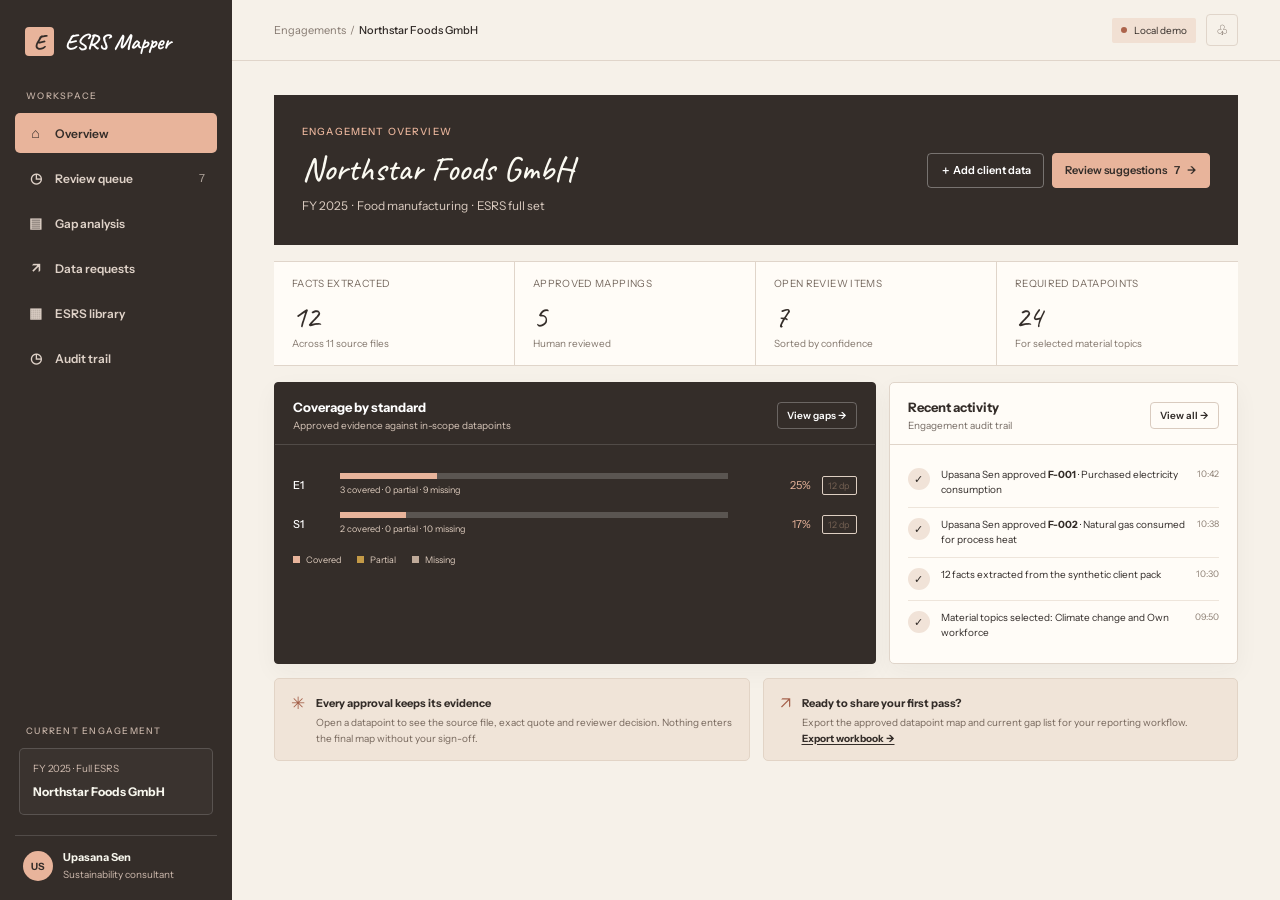
==== commit d10f8db8: "Replace mapper green palette with ivory charcoal and terracotta" ====
--- a/projects/esrs-datapoint-mapper/index.html
+++ b/projects/esrs-datapoint-mapper/index.html
@@ -6,8 +6,8 @@
 <link rel="preconnect" href="https://fonts.gstatic.com" crossorigin>
 <link href="https://fonts.googleapis.com/css2?family=Caveat:wght@400;500;600;700&family=Instrument+Sans:wght@400;500;600;700&display=swap" rel="stylesheet">
 <style>
-:root{--ink:#18251f;--muted:#68746c;--paper:#f3f1e9;--panel:#fffefa;--line:#d9ddd3;--forest:#173d31;--forest2:#255443;--acid:#d6ed62;--sage:#8fa99b;--mint:#e8eee5;--amber:#9a6419;--amberbg:#f4ebd5;--red:#994c3b;--redbg:#f6e8e2;--blue:#40647a;--bluebg:#e6edf0;--shadow:0 8px 24px rgba(24,37,31,.045);--mono:var(--sans);--sans:'Instrument Sans',-apple-system,BlinkMacSystemFont,'SF Pro Text','SF Pro Display','Helvetica Neue',Arial,sans-serif;--display:var(--sans)}
-*{box-sizing:border-box}body{margin:0;background:var(--paper);color:var(--ink);font:14px var(--sans);-webkit-font-smoothing:antialiased}button,input,select,textarea{font:inherit}button{cursor:pointer}a{color:inherit}.app{min-height:100vh}.sidebar{position:fixed;inset:0 auto 0 0;width:232px;background:var(--forest);color:#f7f6ed;padding:24px 15px 18px;display:flex;flex-direction:column;z-index:2}.brand{display:flex;align-items:center;gap:11px;padding:3px 10px 34px;font:700 15px var(--display);letter-spacing:-.5px;color:#fff}.brandmark{width:29px;height:29px;border-radius:4px;background:var(--acid);color:var(--forest);display:grid;place-items:center;font:800 15px var(--display)}.eyebrow{font:500 9px var(--mono);text-transform:uppercase;letter-spacing:1.25px;color:#99b0a4;padding:0 11px 12px}.nav{display:grid;gap:5px}.nav button{border:0;background:transparent;color:#c5d1c8;text-align:left;border-radius:5px;padding:11px 12px;display:flex;align-items:center;gap:11px;font-size:12px;font-weight:600;transition:background .18s,color .18s}.nav button:hover{background:#ffffff10;color:#fff}.nav button.active{background:var(--acid);color:var(--forest)}.nav .ico{width:17px;text-align:center;font-size:14px}.nav .count{margin-left:auto;font:11px var(--mono);color:inherit;opacity:.72}.side-bottom{margin-top:auto}.engagement-mini{border:1px solid #ffffff28;border-radius:5px;padding:13px;margin:0 4px 20px;background:#ffffff08}.engagement-mini small{display:block;color:#b0c1b5;font:10px var(--mono);margin-bottom:7px}.engagement-mini strong{font-size:12px;line-height:1.4}.profile{padding:14px 8px 0;border-top:1px solid #ffffff25;display:flex;align-items:center;gap:10px}.avatar{width:30px;height:30px;border-radius:50%;background:var(--acid);color:var(--forest);display:grid;place-items:center;font:700 10px var(--mono)}.profile b{font-size:11px;display:block}.profile small{color:#adc1b4;font-size:10px}.main{margin-left:232px;min-height:100vh}.topbar{height:61px;display:flex;align-items:center;justify-content:space-between;padding:0 42px;background:var(--paper);border-bottom:1px solid var(--line)}.crumb{font:11px var(--mono);color:#7d8980}.crumb b{color:var(--ink);font-weight:500}.top-actions{display:flex;gap:10px;align-items:center}.tag{border-radius:2px;padding:6px 9px;font:10px var(--mono);background:#e3eadc;color:var(--forest);display:inline-flex;align-items:center;gap:7px}.tag:before{content:'';width:6px;height:6px;border-radius:50%;background:#5c9a70}.iconbtn{border:1px solid var(--line);background:transparent;border-radius:4px;width:32px;height:32px;color:#516057}.content{max-width:1480px;margin:auto;padding:34px 42px 60px}.pagehead{display:flex;justify-content:space-between;align-items:flex-end;margin-bottom:24px;padding:2px 0 19px;border-bottom:1px solid var(--line);position:relative}.pagehead:after{content:'';position:absolute;bottom:-1px;left:0;width:58px;height:3px;background:var(--forest)}.kicker{color:#637f56;font:500 10px var(--mono);text-transform:uppercase;letter-spacing:1.15px;margin-bottom:9px}.pagehead h1{font:600 29px var(--display);letter-spacing:-1.1px;margin:0;color:var(--forest)}.sub{color:var(--muted);font-size:12px;margin-top:7px;line-height:1.55}.buttons{display:flex;gap:8px}.btn{padding:9px 12px;border-radius:4px;border:1px solid #cbd2c8;background:transparent;color:var(--ink);font-weight:600;font-size:11px;display:inline-flex;align-items:center;gap:7px;transition:background .16s,border-color .16s,transform .16s}.btn:hover{border-color:var(--forest);background:#fffefa}.btn.primary{background:var(--forest);border-color:var(--forest);color:#fff}.btn.primary:hover{background:var(--forest2)}.btn.small{padding:6px 9px;font-size:10px}.btn.ghost{border-color:transparent;background:transparent;color:var(--muted)}.grid{display:grid;gap:13px}.stats{grid-template-columns:repeat(4,1fr);margin-bottom:15px}.card{background:var(--panel);border:1px solid var(--line);border-radius:5px;box-shadow:var(--shadow)}.stat{padding:16px 17px 15px;position:relative;min-height:112px;border-top:2px solid var(--forest)}.stat:nth-child(3){border-top-color:#b48a3c}.stat .label{font:10px var(--mono);color:#68766d;text-transform:uppercase;letter-spacing:.35px}.stat .value{font:600 28px var(--display);letter-spacing:-1.2px;margin:9px 0 1px;color:var(--forest)}.stat .hint{font-size:10px;color:#7b857d}.stat .bubble{position:absolute;right:15px;top:15px;width:25px;height:25px;border:1px solid #dfe4d8;border-radius:50%;display:grid;place-items:center;color:var(--forest);font-size:11px}.stat .bubble.amber{color:var(--amber);border-color:#eadfc5}.stat .bubble.blue{color:var(--blue);border-color:#d7e2e6}.dashgrid{grid-template-columns:minmax(0,1.55fr) minmax(270px,.9fr)}.panelhead{padding:16px 18px 12px;border-bottom:1px solid var(--line);display:flex;justify-content:space-between;align-items:center;gap:10px}.panelhead h2{font:700 13px var(--display);margin:0;color:var(--forest)}.panelhead p{font-size:10px;color:var(--muted);margin:4px 0 0}.panelbody{padding:13px 18px}.coverage-row{display:grid;grid-template-columns:36px 1fr 72px 35px;gap:11px;align-items:center;margin:15px 0}.std{font:500 11px var(--mono);color:var(--forest)}.bar{height:6px;border-radius:0;background:#e7e9e1;overflow:hidden}.bar i{display:block;height:100%;background:var(--forest2);border-radius:0}.coverage-row .pct{text-align:right;color:#40564a;font:11px var(--mono)}.coverage-row small{color:#79847c;font-size:9px}.legend{font:9px var(--mono);color:#77837a;margin-top:18px;display:flex;gap:16px}.legend span:before{content:'';display:inline-block;width:7px;height:7px;background:var(--forest2);margin-right:6px}.legend span:nth-child(2):before{background:#c49a47}.legend span:nth-child(3):before{background:#d8ddd5}.activity{display:grid;gap:0}.act{display:grid;grid-template-columns:24px 1fr auto;gap:9px;padding:10px 0;border-bottom:1px solid #eceee7;align-items:start}.act:last-child{border:0}.acticon{width:22px;height:22px;border-radius:50%;background:var(--mint);display:grid;place-items:center;color:var(--forest);font-size:11px}.act p{font-size:10px;line-height:1.45;margin:0}.act p b{font-weight:700;color:var(--forest)}.act small{color:#8a948c;font:9px var(--mono);white-space:nowrap}.lower{grid-template-columns:1fr 1fr;margin-top:14px}.callout{background:#e8eadf;border:1px solid #d9ddcf;border-radius:5px;padding:14px 16px;display:flex;gap:11px}.callout .spark{font-size:17px;color:#6e8648}.callout b{font:700 11px var(--display);color:var(--forest)}.callout p{margin:4px 0 0;color:#667168;font-size:10px;line-height:1.55}.callout a{color:var(--forest);font-weight:700;text-decoration:underline;text-underline-offset:2px}.page{display:none}.page.active{display:block}.toolbar{padding:11px 13px;border-bottom:1px solid var(--line);display:flex;align-items:center;gap:8px;flex-wrap:wrap}.search{border:1px solid #d5dbd2;border-radius:4px;background:#fffefa;padding:8px 9px;width:225px;font-size:11px;outline:none}.search:focus,.select:focus,.field input:focus,.field select:focus,.field textarea:focus{border-color:var(--forest);box-shadow:0 0 0 2px #173d3118}.select{border:1px solid #d5dbd2;border-radius:4px;padding:8px 9px;background:#fffefa;color:#526058;font-size:11px}.tablewrap{overflow:auto}.table{width:100%;border-collapse:collapse;min-width:780px}.table th{text-align:left;background:#f1f1e9;color:#7e887e;font:9px var(--mono);text-transform:uppercase;letter-spacing:.65px;padding:10px 13px;border-bottom:1px solid var(--line);font-weight:500}.table td{padding:11px 13px;border-bottom:1px solid #eceee7;vertical-align:middle;font-size:11px}.table tr:last-child td{border:0}.table tr:hover td{background:#f8f8f2}.fact-title{font-weight:700;color:#273e32;font-size:11px;line-height:1.4}.muted{color:var(--muted);font-size:10px;margin-top:3px;line-height:1.4}.pill{display:inline-flex;padding:4px 7px;border-radius:2px;font:9px var(--mono);text-transform:uppercase;letter-spacing:.3px;white-space:nowrap}.pill.high,.pill.approved,.pill.covered{background:#e2ecdf;color:#315b3c}.pill.medium,.pill.partial{background:var(--amberbg);color:#805b20}.pill.low,.pill.missing{background:var(--redbg);color:#914d3d}.rowactions{display:flex;gap:4px;justify-content:flex-end}.roundbtn{height:25px;width:25px;border:1px solid #d7dcd3;background:transparent;border-radius:4px;color:#526158;font-size:11px}.roundbtn:hover{background:var(--forest);border-color:var(--forest);color:#fff}.reviewlayout{display:grid;grid-template-columns:minmax(0,1fr) 318px;gap:13px}.evidence{padding:16px}.evidence h3{font:700 12px var(--display);margin:0 0 11px;color:var(--forest)}.sourcebox{background:#f5f4ed;border:1px solid #e2e4da;border-radius:3px;padding:12px;margin:11px 0}.sourcebox .quote{font:500 12px/1.55 var(--display);color:#35493d}.sourcebox .src{color:var(--muted);font:9px var(--mono);margin-top:10px}.meta{display:grid;grid-template-columns:1fr 1fr;gap:7px}.meta div{background:#f4f3ec;padding:8px;border-radius:3px}.meta small{display:block;color:#7c877e;font:9px var(--mono);text-transform:uppercase;margin-bottom:4px}.meta b{font-size:10px}.suggestion{border:1px solid #dfe3d9;border-radius:3px;padding:10px;margin:8px 0}.suggestion.selected{border-color:#829b76;background:#f5f7ef}.suggestion .shead{display:flex;justify-content:space-between;gap:8px}.suggestion b{font-size:10px;line-height:1.4}.suggestion p{font-size:9px;color:#68756c;line-height:1.45;margin:6px 0 0}.tabs{display:flex;border-bottom:1px solid var(--line);gap:16px;padding:0 17px}.tabs button{border:0;background:none;padding:11px 0;font:10px var(--mono);color:var(--muted);border-bottom:2px solid transparent}.tabs button.on{color:var(--forest);font-weight:700;border-color:var(--forest)}.empty{text-align:center;padding:36px;color:var(--muted);font-size:11px}.requestcard{padding:14px 16px;margin:10px 13px;display:flex;align-items:center;justify-content:space-between}.requestcard h3{font:700 11px var(--display);margin:0 0 5px}.requestcard p{margin:0;color:var(--muted);font-size:10px}.topicgrid{display:grid;grid-template-columns:repeat(3,1fr);gap:8px;padding:13px}.topic{border:1px solid #dfe3da;border-radius:4px;padding:10px;display:flex;gap:8px;align-items:flex-start;background:#fffefa}.topic input{accent-color:var(--forest);margin:2px 0}.topic b{font-size:10px;display:block}.topic small{color:var(--muted);font:9px var(--mono)}.modalback{position:fixed;inset:0;background:#101c16d9;z-index:10;display:none;align-items:center;justify-content:center;padding:18px}.modalback.show{display:flex}.modal{background:var(--panel);border:1px solid #d4d9cf;border-radius:6px;width:min(540px,100%);box-shadow:0 24px 80px #14251d44;overflow:hidden}.modalhead{padding:16px 19px;border-bottom:1px solid var(--line);display:flex;justify-content:space-between;align-items:center;background:#f3f2e9}.modalhead h2{font:700 14px var(--display);margin:0;color:var(--forest)}.modalbody{padding:18px}.field{margin-bottom:13px}.field label{display:block;font:500 10px var(--mono);text-transform:uppercase;letter-spacing:.3px;margin-bottom:6px;color:#5f6f63}.field input,.field select,.field textarea{width:100%;padding:9px;border:1px solid #d5dbd2;border-radius:4px;font-size:11px;background:#fffefa}.field textarea{resize:vertical;min-height:70px}.modalfoot{border-top:1px solid var(--line);padding:12px 18px;display:flex;justify-content:flex-end;gap:7px}.toast{position:fixed;bottom:20px;right:22px;background:var(--forest);color:#fff;padding:11px 14px;border-radius:4px;box-shadow:var(--shadow);font-size:11px;z-index:20;opacity:0;transform:translateY(8px);transition:.22s;pointer-events:none}.toast.show{opacity:1;transform:translateY(0)}.helper{font:9px/1.55 var(--mono);color:#818b82}.uploadzone{border:1.5px dashed #9daE9f;border-radius:4px;padding:25px;text-align:center;background:#f7f7ef;cursor:pointer}.uploadzone strong{display:block;font-size:11px;margin:9px 0 4px}.uploadzone p{color:var(--muted);font-size:10px;margin:0}.hide{display:none!important}.reviewfoot{border-top:1px solid var(--line);padding:12px 13px;display:flex;justify-content:space-between;align-items:center}.std-chip{font:9px var(--mono);border:1px solid #d4d9d0;border-radius:2px;padding:3px 5px;color:#617068}.filetag{background:#eff0e9;border-radius:2px;padding:4px 6px;font:9px var(--mono);color:#536159}.mobilemenu{display:none}button:focus-visible,a:focus-visible,input:focus-visible,select:focus-visible,textarea:focus-visible{outline:2px solid #98b23c;outline-offset:2px}
+:root{--ink:#302a27;--muted:#756b64;--paper:#f6f1e9;--panel:#fffcf7;--line:#e0d5ca;--forest:#342d29;--forest2:#a45f49;--acid:#e8b49b;--sage:#b59584;--mint:#f1e3d8;--amber:#9a6419;--amberbg:#f4ebd5;--red:#994c3b;--redbg:#f6e8e2;--blue:#40647a;--bluebg:#e6edf0;--shadow:0 8px 24px rgba(48,42,39,.045);--mono:var(--sans);--sans:'Instrument Sans',-apple-system,BlinkMacSystemFont,'SF Pro Text','SF Pro Display','Helvetica Neue',Arial,sans-serif;--display:var(--sans)}
+*{box-sizing:border-box}body{margin:0;background:var(--paper);color:var(--ink);font:14px var(--sans);-webkit-font-smoothing:antialiased}button,input,select,textarea{font:inherit}button{cursor:pointer}a{color:inherit}.app{min-height:100vh}.sidebar{position:fixed;inset:0 auto 0 0;width:232px;background:var(--forest);color:#f7f6ed;padding:24px 15px 18px;display:flex;flex-direction:column;z-index:2}.brand{display:flex;align-items:center;gap:11px;padding:3px 10px 34px;font:700 15px var(--display);letter-spacing:-.5px;color:#fff}.brandmark{width:29px;height:29px;border-radius:4px;background:var(--acid);color:var(--forest);display:grid;place-items:center;font:800 15px var(--display)}.eyebrow{font:500 9px var(--mono);text-transform:uppercase;letter-spacing:1.25px;color:#c5b2a6;padding:0 11px 12px}.nav{display:grid;gap:5px}.nav button{border:0;background:transparent;color:#dfd2c8;text-align:left;border-radius:5px;padding:11px 12px;display:flex;align-items:center;gap:11px;font-size:12px;font-weight:600;transition:background .18s,color .18s}.nav button:hover{background:#ffffff10;color:#fff}.nav button.active{background:var(--acid);color:var(--forest)}.nav .ico{width:17px;text-align:center;font-size:14px}.nav .count{margin-left:auto;font:11px var(--mono);color:inherit;opacity:.72}.side-bottom{margin-top:auto}.engagement-mini{border:1px solid #ffffff28;border-radius:5px;padding:13px;margin:0 4px 20px;background:#ffffff08}.engagement-mini small{display:block;color:#cebaae;font:10px var(--mono);margin-bottom:7px}.engagement-mini strong{font-size:12px;line-height:1.4}.profile{padding:14px 8px 0;border-top:1px solid #ffffff25;display:flex;align-items:center;gap:10px}.avatar{width:30px;height:30px;border-radius:50%;background:var(--acid);color:var(--forest);display:grid;place-items:center;font:700 10px var(--mono)}.profile b{font-size:11px;display:block}.profile small{color:#cebaae;font-size:10px}.main{margin-left:232px;min-height:100vh}.topbar{height:61px;display:flex;align-items:center;justify-content:space-between;padding:0 42px;background:var(--paper);border-bottom:1px solid var(--line)}.crumb{font:11px var(--mono);color:#857970}.crumb b{color:var(--ink);font-weight:500}.top-actions{display:flex;gap:10px;align-items:center}.tag{border-radius:2px;padding:6px 9px;font:10px var(--mono);background:#f1e0d3;color:var(--forest);display:inline-flex;align-items:center;gap:7px}.tag:before{content:'';width:6px;height:6px;border-radius:50%;background:#ac634b}.iconbtn{border:1px solid var(--line);background:transparent;border-radius:4px;width:32px;height:32px;color:#65564c}.content{max-width:1480px;margin:auto;padding:34px 42px 60px}.pagehead{display:flex;justify-content:space-between;align-items:flex-end;margin-bottom:24px;padding:2px 0 19px;border-bottom:1px solid var(--line);position:relative}.pagehead:after{content:'';position:absolute;bottom:-1px;left:0;width:58px;height:3px;background:var(--forest)}.kicker{color:#9b5742;font:500 10px var(--mono);text-transform:uppercase;letter-spacing:1.15px;margin-bottom:9px}.pagehead h1{font:600 29px var(--display);letter-spacing:-1.1px;margin:0;color:var(--forest)}.sub{color:var(--muted);font-size:12px;margin-top:7px;line-height:1.55}.buttons{display:flex;gap:8px}.btn{padding:9px 12px;border-radius:4px;border:1px solid #d9cbbf;background:transparent;color:var(--ink);font-weight:600;font-size:11px;display:inline-flex;align-items:center;gap:7px;transition:background .16s,border-color .16s,transform .16s}.btn:hover{border-color:var(--forest);background:#fffcf7}.btn.primary{background:var(--forest);border-color:var(--forest);color:#fff}.btn.primary:hover{background:var(--forest2)}.btn.small{padding:6px 9px;font-size:10px}.btn.ghost{border-color:transparent;background:transparent;color:var(--muted)}.grid{display:grid;gap:13px}.stats{grid-template-columns:repeat(4,1fr);margin-bottom:15px}.card{background:var(--panel);border:1px solid var(--line);border-radius:5px;box-shadow:var(--shadow)}.stat{padding:16px 17px 15px;position:relative;min-height:112px;border-top:2px solid var(--forest)}.stat:nth-child(3){border-top-color:#b48a3c}.stat .label{font:10px var(--mono);color:#75685e;text-transform:uppercase;letter-spacing:.35px}.stat .value{font:600 28px var(--display);letter-spacing:-1.2px;margin:9px 0 1px;color:var(--forest)}.stat .hint{font-size:10px;color:#83776d}.stat .bubble{position:absolute;right:15px;top:15px;width:25px;height:25px;border:1px solid #e7dbcf;border-radius:50%;display:grid;place-items:center;color:var(--forest);font-size:11px}.stat .bubble.amber{color:var(--amber);border-color:#eadfc5}.stat .bubble.blue{color:var(--blue);border-color:#d7e2e6}.dashgrid{grid-template-columns:minmax(0,1.55fr) minmax(270px,.9fr)}.panelhead{padding:16px 18px 12px;border-bottom:1px solid var(--line);display:flex;justify-content:space-between;align-items:center;gap:10px}.panelhead h2{font:700 13px var(--display);margin:0;color:var(--forest)}.panelhead p{font-size:10px;color:var(--muted);margin:4px 0 0}.panelbody{padding:13px 18px}.coverage-row{display:grid;grid-template-columns:36px 1fr 72px 35px;gap:11px;align-items:center;margin:15px 0}.std{font:500 11px var(--mono);color:var(--forest)}.bar{height:6px;border-radius:0;background:#e9dfd5;overflow:hidden}.bar i{display:block;height:100%;background:var(--forest2);border-radius:0}.coverage-row .pct{text-align:right;color:#715344;font:11px var(--mono)}.coverage-row small{color:#82756b;font-size:9px}.legend{font:9px var(--mono);color:#807268;margin-top:18px;display:flex;gap:16px}.legend span:before{content:'';display:inline-block;width:7px;height:7px;background:var(--forest2);margin-right:6px}.legend span:nth-child(2):before{background:#c49a47}.legend span:nth-child(3):before{background:#ded1c6}.activity{display:grid;gap:0}.act{display:grid;grid-template-columns:24px 1fr auto;gap:9px;padding:10px 0;border-bottom:1px solid #eee5db;align-items:start}.act:last-child{border:0}.acticon{width:22px;height:22px;border-radius:50%;background:var(--mint);display:grid;place-items:center;color:var(--forest);font-size:11px}.act p{font-size:10px;line-height:1.45;margin:0}.act p b{font-weight:700;color:var(--forest)}.act small{color:#8e8075;font:9px var(--mono);white-space:nowrap}.lower{grid-template-columns:1fr 1fr;margin-top:14px}.callout{background:#f0e4d8;border:1px solid #e2d4c6;border-radius:5px;padding:14px 16px;display:flex;gap:11px}.callout .spark{font-size:17px;color:#a45f49}.callout b{font:700 11px var(--display);color:var(--forest)}.callout p{margin:4px 0 0;color:#76675c;font-size:10px;line-height:1.55}.callout a{color:var(--forest);font-weight:700;text-decoration:underline;text-underline-offset:2px}.page{display:none}.page.active{display:block}.toolbar{padding:11px 13px;border-bottom:1px solid var(--line);display:flex;align-items:center;gap:8px;flex-wrap:wrap}.search{border:1px solid #ddcfc3;border-radius:4px;background:#fffcf7;padding:8px 9px;width:225px;font-size:11px;outline:none}.search:focus,.select:focus,.field input:focus,.field select:focus,.field textarea:focus{border-color:var(--forest);box-shadow:0 0 0 2px #a45f4918}.select{border:1px solid #ddcfc3;border-radius:4px;padding:8px 9px;background:#fffcf7;color:#67594e;font-size:11px}.tablewrap{overflow:auto}.table{width:100%;border-collapse:collapse;min-width:780px}.table th{text-align:left;background:#f2eae0;color:#887a6e;font:9px var(--mono);text-transform:uppercase;letter-spacing:.65px;padding:10px 13px;border-bottom:1px solid var(--line);font-weight:500}.table td{padding:11px 13px;border-bottom:1px solid #eee5db;vertical-align:middle;font-size:11px}.table tr:last-child td{border:0}.table tr:hover td{background:#faf4ed}.fact-title{font-weight:700;color:#48372e;font-size:11px;line-height:1.4}.muted{color:var(--muted);font-size:10px;margin-top:3px;line-height:1.4}.pill{display:inline-flex;padding:4px 7px;border-radius:2px;font:9px var(--mono);text-transform:uppercase;letter-spacing:.3px;white-space:nowrap}.pill.high,.pill.approved,.pill.covered{background:#f2dfd2;color:#8c4935}.pill.medium,.pill.partial{background:var(--amberbg);color:#805b20}.pill.low,.pill.missing{background:var(--redbg);color:#914d3d}.rowactions{display:flex;gap:4px;justify-content:flex-end}.roundbtn{height:25px;width:25px;border:1px solid #dfd2c5;background:transparent;border-radius:4px;color:#68584c;font-size:11px}.roundbtn:hover{background:var(--forest);border-color:var(--forest);color:#fff}.reviewlayout{display:grid;grid-template-columns:minmax(0,1fr) 318px;gap:13px}.evidence{padding:16px}.evidence h3{font:700 12px var(--display);margin:0 0 11px;color:var(--forest)}.sourcebox{background:#f7eee4;border:1px solid #e6dace;border-radius:3px;padding:12px;margin:11px 0}.sourcebox .quote{font:500 12px/1.55 var(--display);color:#5c4639}.sourcebox .src{color:var(--muted);font:9px var(--mono);margin-top:10px}.meta{display:grid;grid-template-columns:1fr 1fr;gap:7px}.meta div{background:#f6ede3;padding:8px;border-radius:3px}.meta small{display:block;color:#87776a;font:9px var(--mono);text-transform:uppercase;margin-bottom:4px}.meta b{font-size:10px}.suggestion{border:1px solid #e5d7ca;border-radius:3px;padding:10px;margin:8px 0}.suggestion.selected{border-color:#b7785d;background:#fbf0e6}.suggestion .shead{display:flex;justify-content:space-between;gap:8px}.suggestion b{font-size:10px;line-height:1.4}.suggestion p{font-size:9px;color:#7a685b;line-height:1.45;margin:6px 0 0}.tabs{display:flex;border-bottom:1px solid var(--line);gap:16px;padding:0 17px}.tabs button{border:0;background:none;padding:11px 0;font:10px var(--mono);color:var(--muted);border-bottom:2px solid transparent}.tabs button.on{color:var(--forest);font-weight:700;border-color:var(--forest)}.empty{text-align:center;padding:36px;color:var(--muted);font-size:11px}.requestcard{padding:14px 16px;margin:10px 13px;display:flex;align-items:center;justify-content:space-between}.requestcard h3{font:700 11px var(--display);margin:0 0 5px}.requestcard p{margin:0;color:var(--muted);font-size:10px}.topicgrid{display:grid;grid-template-columns:repeat(3,1fr);gap:8px;padding:13px}.topic{border:1px solid #e5d8cc;border-radius:4px;padding:10px;display:flex;gap:8px;align-items:flex-start;background:#fffcf7}.topic input{accent-color:var(--forest);margin:2px 0}.topic b{font-size:10px;display:block}.topic small{color:var(--muted);font:9px var(--mono)}.modalback{position:fixed;inset:0;background:#231c18d9;z-index:10;display:none;align-items:center;justify-content:center;padding:18px}.modalback.show{display:flex}.modal{background:var(--panel);border:1px solid #ded0c2;border-radius:6px;width:min(540px,100%);box-shadow:0 24px 80px #30241b44;overflow:hidden}.modalhead{padding:16px 19px;border-bottom:1px solid var(--line);display:flex;justify-content:space-between;align-items:center;background:#f5eade}.modalhead h2{font:700 14px var(--display);margin:0;color:var(--forest)}.modalbody{padding:18px}.field{margin-bottom:13px}.field label{display:block;font:500 10px var(--mono);text-transform:uppercase;letter-spacing:.3px;margin-bottom:6px;color:#746052}.field input,.field select,.field textarea{width:100%;padding:9px;border:1px solid #ddcfc3;border-radius:4px;font-size:11px;background:#fffcf7}.field textarea{resize:vertical;min-height:70px}.modalfoot{border-top:1px solid var(--line);padding:12px 18px;display:flex;justify-content:flex-end;gap:7px}.toast{position:fixed;bottom:20px;right:22px;background:var(--forest);color:#fff;padding:11px 14px;border-radius:4px;box-shadow:var(--shadow);font-size:11px;z-index:20;opacity:0;transform:translateY(8px);transition:.22s;pointer-events:none}.toast.show{opacity:1;transform:translateY(0)}.helper{font:9px/1.55 var(--mono);color:#8a796c}.uploadzone{border:1.5px dashed #b89b87;border-radius:4px;padding:25px;text-align:center;background:#faf1e7;cursor:pointer}.uploadzone strong{display:block;font-size:11px;margin:9px 0 4px}.uploadzone p{color:var(--muted);font-size:10px;margin:0}.hide{display:none!important}.reviewfoot{border-top:1px solid var(--line);padding:12px 13px;display:flex;justify-content:space-between;align-items:center}.std-chip{font:9px var(--mono);border:1px solid #decfc2;border-radius:2px;padding:3px 5px;color:#766254}.filetag{background:#f3e8dc;border-radius:2px;padding:4px 6px;font:9px var(--mono);color:#6d584a}.mobilemenu{display:none}button:focus-visible,a:focus-visible,input:focus-visible,select:focus-visible,textarea:focus-visible{outline:2px solid #ac634b;outline-offset:2px}
 @media(max-width:1100px){.sidebar{width:205px}.main{margin-left:205px}.content{padding:27px 25px 50px}.topbar{padding:0 25px}.stats{grid-template-columns:repeat(2,1fr)}.dashgrid,.reviewlayout{grid-template-columns:1fr}.evidence{order:-1}.lower{grid-template-columns:1fr}}
 @media(max-width:700px){.sidebar{position:relative;inset:auto;width:100%;height:auto;padding:12px 14px 10px;display:block;border-right:0;border-bottom:1px solid var(--line)}.brand{padding:0 2px 11px;color:#fff}.nav{display:flex;overflow-x:auto;gap:5px;scrollbar-width:thin;padding-bottom:3px}.nav button{padding:8px 9px;font-size:10px;gap:6px;flex:0 0 auto}.nav .ico{width:auto;font-size:11px}.nav .count{display:inline;margin-left:2px}.side-bottom,.sidebar>.eyebrow{display:none}.main{margin:0}.topbar{height:48px;padding:0 15px}.content{padding:20px 14px 36px}.pagehead{display:block;padding-bottom:14px}.pagehead h1{font-size:24px}.pagehead .buttons{margin-top:13px;flex-wrap:wrap}.stats{gap:8px}.stat{padding:12px;min-height:104px}.stat .value{font-size:23px}.stat .bubble{right:9px;top:10px;width:22px;height:22px}.panelhead{padding:13px}.panelbody{padding:10px 13px}.coverage-row{grid-template-columns:28px 1fr 54px 30px;gap:7px}.topicgrid{grid-template-columns:1fr 1fr}.reviewlayout{grid-template-columns:1fr}.evidence{order:0}.search{width:100%}.toolbar .select{flex:1}.lower{gap:8px}.callout{padding:12px}.table{min-width:720px}}
 @media(max-width:390px){.nav button{font-size:9px;padding:7px}.top-actions .tag{font-size:9px}.topicgrid{grid-template-columns:1fr}.stats{grid-template-columns:1fr 1fr}.pagehead h1{font-size:21px}}
@@ -16,11 +16,11 @@
 #page-overview .pagehead:after{display:none}
 #page-overview .pagehead .kicker{color:var(--acid)}
 #page-overview .pagehead h1{color:#fbfaf2;font-size:34px;font-weight:500}
-#page-overview .pagehead .sub{color:#c0cec3}
+#page-overview .pagehead .sub{color:#dbccc1}
 #page-overview .pagehead .btn{border-color:#ffffff55;color:#fff;background:transparent}
 #page-overview .pagehead .btn.primary{background:var(--acid);border-color:var(--acid);color:var(--forest)}
-#page-overview .pagehead .btn.primary:hover{background:#e4f594}
-#page-overview .stats{gap:0;background:#fffefa;border-top:1px solid var(--line);border-bottom:1px solid var(--line);margin-bottom:16px}
+#page-overview .pagehead .btn.primary:hover{background:#f0c8b3}
+#page-overview .stats{gap:0;background:#fffcf7;border-top:1px solid var(--line);border-bottom:1px solid var(--line);margin-bottom:16px}
 #page-overview .stat{min-height:98px;background:transparent;border:0;border-right:1px solid var(--line);border-radius:0;box-shadow:none;padding:15px 18px}
 #page-overview .stat:last-child{border-right:0}
 #page-overview .stat .bubble{display:none}
@@ -28,16 +28,16 @@
 #page-overview .dashgrid .card:first-child{background:var(--forest);border-color:var(--forest);border-radius:4px;color:#fff}
 #page-overview .dashgrid .card:first-child .panelhead{border-color:#ffffff24}
 #page-overview .dashgrid .card:first-child .panelhead h2{color:#fff}
-#page-overview .dashgrid .card:first-child .panelhead p{color:#bac9bf}
+#page-overview .dashgrid .card:first-child .panelhead p{color:#d6c5b8}
 #page-overview .dashgrid .card:first-child .btn{color:#fff;border-color:#ffffff45}
 #page-overview .dashgrid .card:first-child .std{color:#fff}
 #page-overview .dashgrid .card:first-child .bar{background:#ffffff30}
 #page-overview .dashgrid .card:first-child .bar i{background:var(--acid)}
 #page-overview .dashgrid .card:first-child .coverage-row .pct{color:var(--acid)}
-#page-overview .dashgrid .card:first-child .coverage-row small,#page-overview .dashgrid .card:first-child .legend{color:#c1cec4}
+#page-overview .dashgrid .card:first-child .coverage-row small,#page-overview .dashgrid .card:first-child .legend{color:#ddcbbd}
 #page-overview .dashgrid .card:first-child .legend span:before{background:var(--acid)}
 #page-overview .dashgrid .card:first-child .legend span:nth-child(2):before{background:#c49a47}
-#page-overview .dashgrid .card:first-child .legend span:nth-child(3):before{background:#a7b5a9}
+#page-overview .dashgrid .card:first-child .legend span:nth-child(3):before{background:#bfaa99}
 @media(max-width:700px){#page-overview .pagehead{padding:19px 16px;min-height:0}#page-overview .pagehead h1{font-size:27px}#page-overview .stat{padding:12px 10px;min-height:90px}#page-overview .stat .value{font-size:25px;font-weight:400}}
 /* Match the portfolio's handwritten display type and readable body type. */
 .brand,.brandmark,.pagehead h1,.stat .value{font-family:'Caveat',cursive;letter-spacing:0}
@@ -129,7 +129,7 @@
 function renderCoverage(){let box=document.getElementById('coverage');box.innerHTML=['E1','S1'].filter(s=>state.material.includes(s)).map(s=>{let ps=points.filter(p=>p.standard===s&&inScope(p)),covered=ps.filter(p=>statusFor(p)==='covered').length,partial=ps.filter(p=>statusFor(p)==='partial').length,pct=Math.round(covered/Math.max(1,ps.length)*100);return`<div class="coverage-row"><span class="std">${s}</span><div><div class="bar"><i style="width:${pct}%"></i></div><small>${covered} covered · ${partial} partial · ${ps.length-covered-partial} missing</small></div><span class="pct">${pct}%</span><span class="std-chip">${ps.length} dp</span></div>`}).join('')+`<div class="legend"><span>Covered</span><span>Partial</span><span>Missing</span></div>`}
 function renderRecent(){let items=state.events.slice(0,4);document.getElementById('recentActivity').innerHTML=items.map(e=>`<div class="act"><span class="acticon">✓</span><p>${e.text}</p><small>${e.time}</small></div>`).join('')||'<div class="empty">No activity yet</div>'}
 function refresh(){statCounts();renderCoverage();renderRecent();if(currentPage==='review')renderReview();if(currentPage==='gaps')renderGaps();if(currentPage==='requests')renderRequests();if(currentPage==='activity')renderActivity();persist()}
-function renderReview(){let q=(document.getElementById('reviewSearch')?.value||'').toLowerCase(),c=document.getElementById('confidenceFilter')?.value||'all',st=document.getElementById('standardFilter')?.value||'all';let fs=state.facts.filter(f=>f.status==='suggested'&&(c==='all'||f.confidence===c)&&(st==='all'||f.standard===st)&&(!q||(f.description+' '+f.source+' '+f.value).toLowerCase().includes(q))).sort((a,b)=>confidenceVal(a.confidence)-confidenceVal(b.confidence));if(!selectedFact||!fs.find(f=>f.id===selectedFact))selectedFact=fs[0]?.id||null;document.getElementById('reviewRows').innerHTML=fs.map(f=>`<tr onclick="selectFact('${f.id}')" style="cursor:pointer;${selectedFact===f.id?'background:#f3f8f4':''}"><td><div class="fact-title">${esc(f.description)}</div><div class="muted">${esc(f.value)} ${esc(f.unit)} · ${esc(f.period)}</div></td><td><div class="fact-title">${esc(f.selectedPoint||defaultPoint(f)?.id||'Unmapped')}</div><div class="muted">${esc((pointById(f.selectedPoint||defaultPoint(f)?.id)||{}).name||'No suitable suggestion')}</div></td><td><span class="pill ${f.confidence.toLowerCase()}">${esc(f.confidence)}</span></td><td><div class="rowactions"><button class="roundbtn" title="Approve" onclick="event.stopPropagation();decide('${f.id}','approved')">✓</button><button class="roundbtn" title="Edit" onclick="event.stopPropagation();editFact('${f.id}')">✎</button><button class="roundbtn" title="Reject" onclick="event.stopPropagation();decide('${f.id}','rejected')">×</button></div></td></tr>`).join('')||'<tr><td colspan="4" class="empty">No facts need review. Add a client CSV or revisit the synthetic pack.</td></tr>';document.getElementById('reviewFootCount').textContent=`${fs.length} fact${fs.length===1?'':'s'} awaiting a decision`;renderEvidence()}
+function renderReview(){let q=(document.getElementById('reviewSearch')?.value||'').toLowerCase(),c=document.getElementById('confidenceFilter')?.value||'all',st=document.getElementById('standardFilter')?.value||'all';let fs=state.facts.filter(f=>f.status==='suggested'&&(c==='all'||f.confidence===c)&&(st==='all'||f.standard===st)&&(!q||(f.description+' '+f.source+' '+f.value).toLowerCase().includes(q))).sort((a,b)=>confidenceVal(a.confidence)-confidenceVal(b.confidence));if(!selectedFact||!fs.find(f=>f.id===selectedFact))selectedFact=fs[0]?.id||null;document.getElementById('reviewRows').innerHTML=fs.map(f=>`<tr onclick="selectFact('${f.id}')" style="cursor:pointer;${selectedFact===f.id?'background:#fbf0e6':''}"><td><div class="fact-title">${esc(f.description)}</div><div class="muted">${esc(f.value)} ${esc(f.unit)} · ${esc(f.period)}</div></td><td><div class="fact-title">${esc(f.selectedPoint||defaultPoint(f)?.id||'Unmapped')}</div><div class="muted">${esc((pointById(f.selectedPoint||defaultPoint(f)?.id)||{}).name||'No suitable suggestion')}</div></td><td><span class="pill ${f.confidence.toLowerCase()}">${esc(f.confidence)}</span></td><td><div class="rowactions"><button class="roundbtn" title="Approve" onclick="event.stopPropagation();decide('${f.id}','approved')">✓</button><button class="roundbtn" title="Edit" onclick="event.stopPropagation();editFact('${f.id}')">✎</button><button class="roundbtn" title="Reject" onclick="event.stopPropagation();decide('${f.id}','rejected')">×</button></div></td></tr>`).join('')||'<tr><td colspan="4" class="empty">No facts need review. Add a client CSV or revisit the synthetic pack.</td></tr>';document.getElementById('reviewFootCount').textContent=`${fs.length} fact${fs.length===1?'':'s'} awaiting a decision`;renderEvidence()}
 function pointById(id){return points.find(p=>p.id===id)}function defaultPoint(f){if(f.unmapped)return undefined;return pointById(f.suggestions?.[0]?.id)||pointById(f.recommendedId)}function selectFact(id){selectedFact=id;renderReview()}function renderEvidence(){let box=document.getElementById('evidencePane'),f=state.facts.find(x=>x.id===selectedFact);if(!f){box.innerHTML='<div class="empty">Select a fact to view evidence.</div>';return}let sugg=f.suggestions||[{id:f.selectedPoint||defaultPoint(f)?.id,confidence:f.confidence,rationale:f.rationale},...dpFor(f).filter(p=>p.id!==f.selectedPoint&&p.id!==defaultPoint(f)?.id).slice(0,2).map(p=>({id:p.id,confidence:'Low',rationale:'Related datapoint in the same standard; confirm whether the evidence meets this disclosure.'}))];box.innerHTML=`<h3>Source evidence</h3><div class="fact-title">${esc(f.description)}</div><div class="muted">${esc(f.value)} ${esc(f.unit)} · ${esc(f.period)}</div><div class="sourcebox"><div class="quote">“${esc(f.quote)}”</div><div class="src">${esc(f.source)} &nbsp;·&nbsp; ${esc(f.location)}</div></div><div class="meta"><div><small>Entity</small><b>${esc(f.entity)}</b></div><div><small>Fact ID</small><b>${esc(f.id)}</b></div></div><h3 style="margin-top:18px">Suggested datapoints</h3>${sugg.length?sugg.slice(0,3).map((s,i)=>{let p=pointById(s.id);return`<div class="suggestion ${i===0?'selected':''}"><div class="shead"><b>${esc(s.id||'Unmapped')} · ${esc(p?.name||'Unmapped')}</b><span class="pill ${(s.confidence||f.confidence).toLowerCase()}">${esc(s.confidence||f.confidence)}</span></div><p>${esc(s.rationale||f.rationale)}</p><button class="btn small" style="margin-top:9px" onclick="chooseSuggestion('${f.id}','${esc(s.id||'')}')">Use this mapping</button></div>`}).join(''):'<div class="sourcebox"><b>No mapping suggested</b><div class="muted">Choose a datapoint manually before approval. This imported fact has not been mapped.</div></div>'}<div class="helper" style="margin-top:13px">Prototype suggestions are deterministic demo data, not generated by a live model.</div><div class="reviewfoot" style="padding:14px 0 0;margin-top:14px"><button class="btn small" onclick="decide('${f.id}','rejected')">Reject</button><div style="display:flex;gap:6px"><button class="btn small" onclick="editFact('${f.id}')">Edit mapping</button><button class="btn small primary" onclick="decide('${f.id}','approved')">✓ Approve</button></div></div>`}
 function chooseSuggestion(fid,pid){let f=state.facts.find(x=>x.id===fid);if(!f)return;f.selectedPoint=pid;f.rationale=(f.suggestions||[]).find(s=>s.id===pid)?.rationale||f.rationale;toast('Mapping selected');renderReview()}
 function decide(fid,status){let f=state.facts.find(x=>x.id===fid);if(!f)return;if(status==='approved'&&!f.selectedPoint)f.selectedPoint=defaultPoint(f)?.id;if(status==='approved'&&!f.selectedPoint){toast('This fact is unmapped. Choose a datapoint first.');return}f.status=status;f.reviewer='Upasana Sen';f.date=new Date().toLocaleString();state.events.unshift({text:`Upasana Sen ${status==='approved'?'approved':'rejected'} <b>${esc(f.id)}</b> · ${esc(f.description)}`,time:new Date().toLocaleTimeString([],{hour:'2-digit',minute:'2-digit'})});selectedFact=null;refresh();toast(status==='approved'?'Mapping approved and logged':'Suggestion rejected and logged')}
@@ -149,7 +149,7 @@
 function exportRequests(){let ps=points.filter(p=>inScope(p)&&['missing','partial'].includes(statusFor(p)));downloadCSV('northstar-data-requests.csv',[['Function','Datapoint ID','Requirement','Status','Request'],...ps.map(p=>[funcs[p.standard],p.id,p.name,statusFor(p),requestText(p)])]);toast('Data requests exported')}
 function exportAudit(){downloadCSV('northstar-audit-trail.csv',[['Event','Time'],...state.events.map(e=>[e.text.replace(/<[^>]*>/g,''),e.time])]);toast('Audit trail exported')}
 function downloadCSV(filename,rows){let csv=rows.map(r=>r.map(v=>'"'+String(v??'').replace(/"/g,'""')+'"').join(',')).join('\r\n'),blob=new Blob(['\ufeff'+csv],{type:'text/csv;charset=utf-8'}),a=document.createElement('a');a.href=URL.createObjectURL(blob);a.download=filename;a.click();URL.revokeObjectURL(a.href)}
-function openUpload(){openModal('Add client data',`<div class="uploadzone" id="uploadZone" onclick="if(event.target.id!=='csvFile')document.getElementById('csvFile').click()"><div style="font-size:23px;color:#548367">↑</div><strong>Drop a CSV here or browse files</strong><p>Prototype intake supports CSV fact records (up to 50 files)</p><input class="hide" type="file" id="csvFile" accept=".csv,text/csv" multiple onchange="handleFiles(this.files)"></div><div style="margin-top:15px" class="helper">Use columns: description, value, unit, period, entity, source, location, quote, standard. New facts enter the review queue as <b>unmapped</b>; this demo does not run live extraction or mapping.</div><div style="margin-top:15px"><button class="btn small" onclick="downloadTemplate()">↓ Download CSV template</button></div>`,`<button class="btn" onclick="closeModal()">Done</button>`)}
+function openUpload(){openModal('Add client data',`<div class="uploadzone" id="uploadZone" onclick="if(event.target.id!=='csvFile')document.getElementById('csvFile').click()"><div style="font-size:23px;color:#a45f49">↑</div><strong>Drop a CSV here or browse files</strong><p>Prototype intake supports CSV fact records (up to 50 files)</p><input class="hide" type="file" id="csvFile" accept=".csv,text/csv" multiple onchange="handleFiles(this.files)"></div><div style="margin-top:15px" class="helper">Use columns: description, value, unit, period, entity, source, location, quote, standard. New facts enter the review queue as <b>unmapped</b>; this demo does not run live extraction or mapping.</div><div style="margin-top:15px"><button class="btn small" onclick="downloadTemplate()">↓ Download CSV template</button></div>`,`<button class="btn" onclick="closeModal()">Done</button>`)}
 function downloadTemplate(){downloadCSV('esrs-fact-upload-template.csv',[['description','value','unit','period','entity','source','location','quote','standard'],['Purchased electricity consumption','4820','MWh','FY 2025','Northstar Foods GmbH','Electricity invoices.csv','Sheet1!D14','Total electricity purchased was 4,820 MWh.','E1']])}
 function parseCSV(text){let out=[],row=[],cell='',q=false;for(let i=0;i<text.length;i++){let c=text[i];if(q&&c==='"'&&text[i+1]==='"'){cell+='"';i++}else if(c==='"')q=!q;else if(c===','&&!q){row.push(cell);cell=''}else if((c==='\n'||c==='\r')&&!q){if(c==='\r'&&text[i+1]==='\n')i++;row.push(cell);if(row.some(x=>x.trim()))out.push(row);row=[];cell=''}else cell+=c}row.push(cell);if(row.some(x=>x.trim()))out.push(row);let headers=(out.shift()||[]).map(x=>x.trim().toLowerCase());return out.map(r=>Object.fromEntries(headers.map((h,i)=>[h,(r[i]||'').trim()]))) }
 function handleFiles(files){if(!files?.length)return;let pending=Array.from(files);closeModal();pending.forEach(file=>{let reader=new FileReader();reader.onload=()=>{let rows=parseCSV(reader.result),added=0;rows.forEach((r,i)=>{if(!r.description&&!r.value)return;let standard=(r.standard||'').toUpperCase();if(!['E1','S1'].includes(standard))standard=/employee|workforce|hr|injur|training|gender/i.test((r.description||'')+' '+(r.source||''))?'S1':'E1';let id='F-'+String(Math.max(0,...state.facts.map(f=>parseInt(f.id.slice(2))||0))+1).padStart(3,'0');let f={id,description:r.description||'Imported fact',value:r.value||'',unit:r.unit||'unspecified',period:r.period||'Unspecified',entity:r.entity||'Northstar Foods GmbH',source:file.name,location:r.location||`CSV row ${i+2}`,quote:r.quote||`${r.description||'Imported fact'}: ${r.value||''} ${r.unit||''}`.trim(),standard,confidence:'Low',status:'suggested',selected:0,rationale:'Imported from CSV. Confirm the relevant ESRS datapoint and reporting boundary.',date:new Date().toLocaleString(),suggestions:[],unmapped:true};state.facts.push(f);added++});state.events.unshift({text:`${added} facts imported from <b>${esc(file.name)}</b>; awaiting manual mapping`,time:new Date().toLocaleTimeString([],{hour:'2-digit',minute:'2-digit'})});refresh();toast(`${added} fact${added===1?'':'s'} added to review queue`)};reader.readAsText(file)})}
